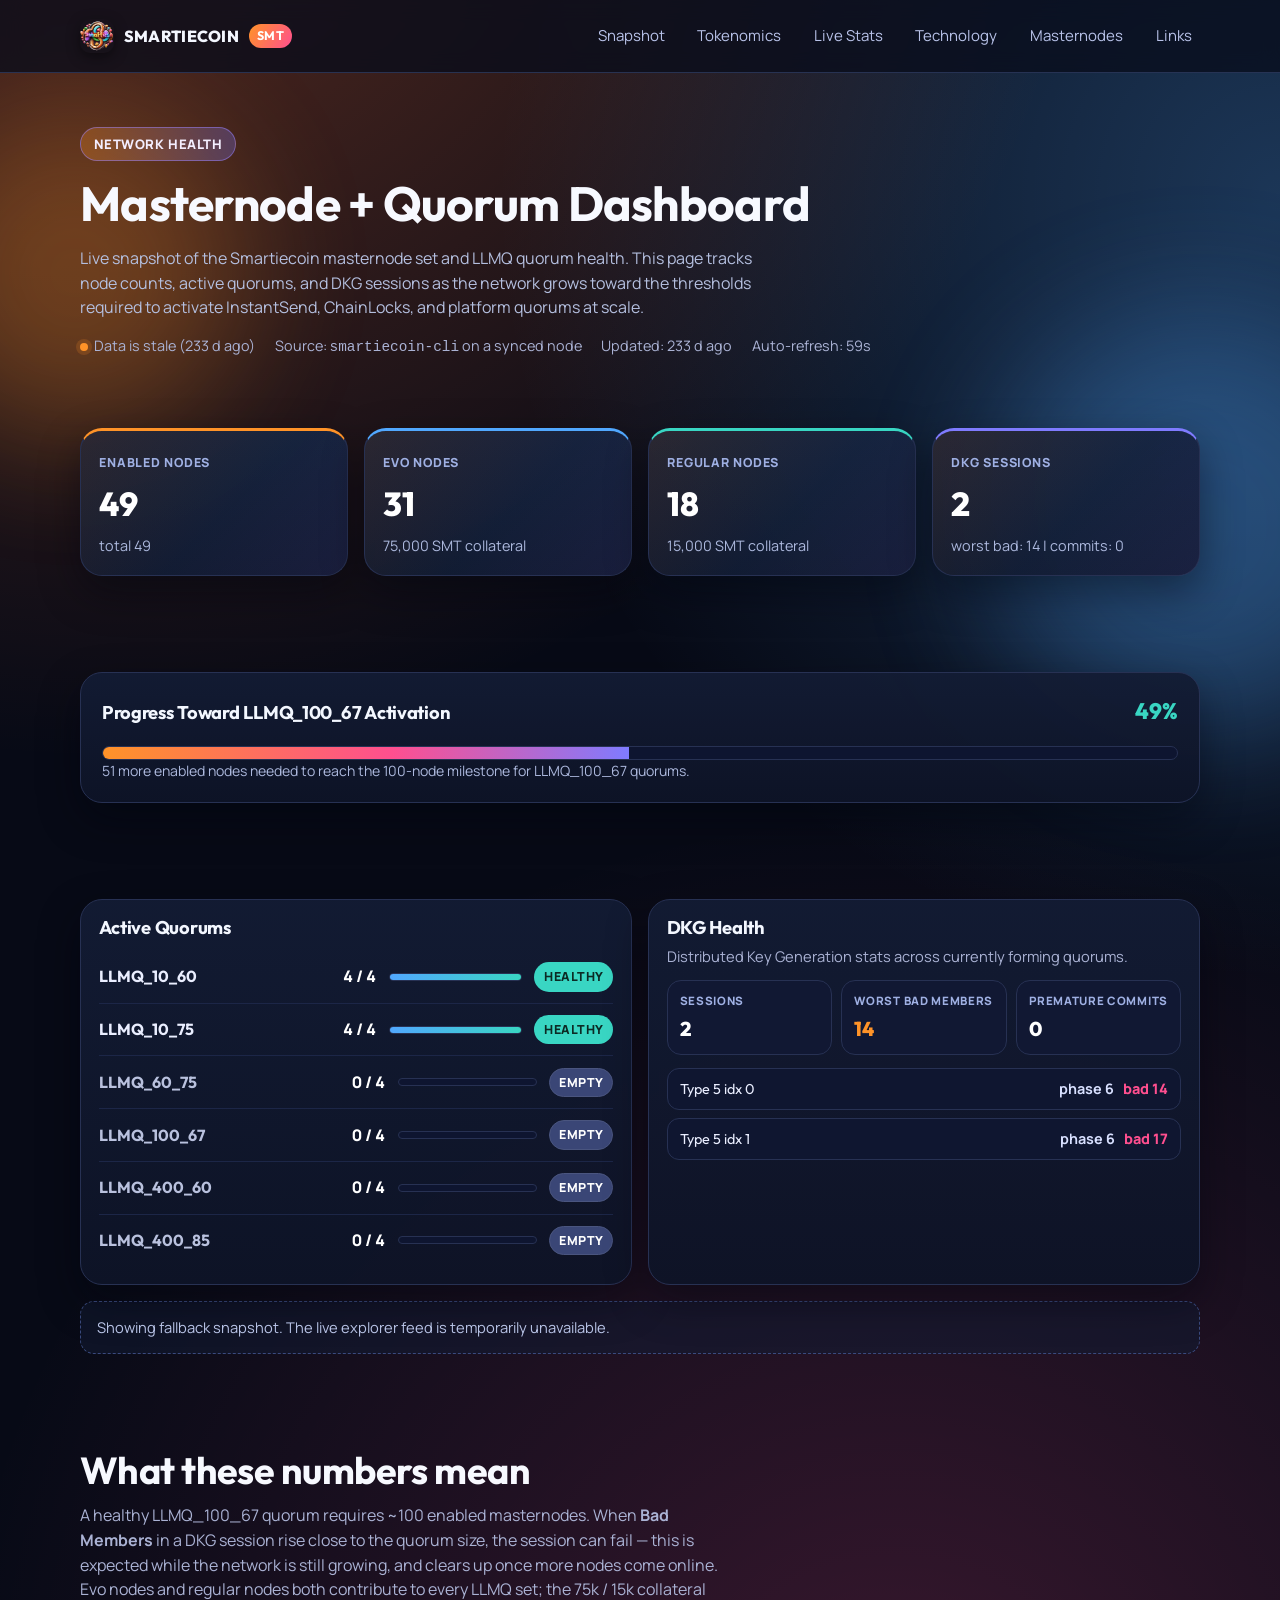
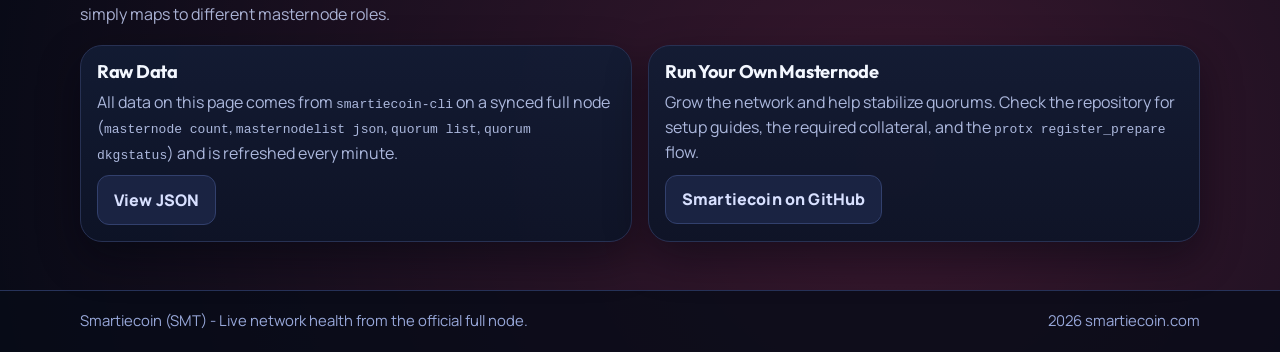
==== masternodes.html @ 6b72090e "remove LLMQ_25_67 from dashboard - not active on SMT mainnet" ====
<!doctype html>
<html lang="en">
<head>
  <meta charset="utf-8">
  <meta name="viewport" content="width=device-width, initial-scale=1">
  <title>Masternode + Quorum Health | Smartiecoin (SMT)</title>
  <meta name="description" content="Live masternode and LLMQ quorum health for the Smartiecoin (SMT) network: node counts, DKG sessions, active quorums, and progress toward 100-node milestones.">
  <meta name="theme-color" content="#0b1020">
  <meta property="og:type" content="website">
  <meta property="og:title" content="Smartiecoin Masternode + Quorum Health">
  <meta property="og:description" content="Live masternode and LLMQ quorum health for the Smartiecoin network.">
  <meta property="og:image" content="assets/logo-horizontal.png">
  <meta property="og:url" content="https://smartiecoin.com/masternodes.html">
  <meta name="twitter:card" content="summary_large_image">
  <link rel="icon" type="image/png" href="assets/logo-horizontal.png">
  <link rel="preconnect" href="https://fonts.googleapis.com">
  <link rel="preconnect" href="https://fonts.gstatic.com" crossorigin>
  <link href="https://fonts.googleapis.com/css2?family=Manrope:wght@400;500;700;800&family=Outfit:wght@500;700;800&display=swap" rel="stylesheet">
  <link rel="stylesheet" href="styles.css">
  <style>
    .mn-hero {
      padding: 3.4rem 0 1.4rem;
    }
    .mn-hero h1 {
      font-size: clamp(1.9rem, 4vw, 3rem);
    }
    .mn-hero p.lead {
      margin: 1rem 0 0;
      max-width: 70ch;
      color: #b4bfdf;
    }
    .mn-meta {
      margin-top: 0.9rem;
      font-size: 0.9rem;
      color: var(--ink-soft);
      display: flex;
      flex-wrap: wrap;
      gap: 0.7rem 1.2rem;
      align-items: center;
    }
    .mn-meta .dot {
      display: inline-block;
      width: 8px;
      height: 8px;
      border-radius: 999px;
      background: var(--mint);
      box-shadow: 0 0 0 4px rgba(57, 214, 195, 0.18);
      margin-right: 0.4rem;
      vertical-align: middle;
    }
    .mn-meta .dot.stale {
      background: var(--orange);
      box-shadow: 0 0 0 4px rgba(255, 147, 40, 0.18);
    }
    .mn-meta .dot.down {
      background: var(--berry);
      box-shadow: 0 0 0 4px rgba(255, 79, 143, 0.18);
    }

    .mn-grid {
      display: grid;
      gap: 1rem;
      grid-template-columns: repeat(4, minmax(0, 1fr));
    }
    .mn-grid-2 { grid-template-columns: repeat(2, minmax(0, 1fr)); }
    @media (max-width: 900px) {
      .mn-grid { grid-template-columns: repeat(2, minmax(0, 1fr)); }
      .mn-grid-2 { grid-template-columns: 1fr; }
    }

    .mn-stat {
      padding: 1.1rem 1.15rem;
      position: relative;
      overflow: hidden;
    }
    .mn-stat::before {
      content: "";
      position: absolute;
      inset: 0;
      background: linear-gradient(135deg, rgba(255, 147, 40, 0.10) 0%, rgba(81, 168, 255, 0.06) 55%, rgba(127, 123, 255, 0.10) 100%);
      pointer-events: none;
    }
    .mn-stat > * { position: relative; z-index: 1; }
    .mn-stat .label {
      color: #9fb0e3;
      font-size: 0.78rem;
      text-transform: uppercase;
      letter-spacing: 0.06em;
      font-weight: 800;
    }
    .mn-stat .value {
      margin-top: 0.35rem;
      font-family: "Outfit", sans-serif;
      font-size: clamp(1.55rem, 2.6vw, 2.1rem);
      color: #ffffff;
      font-weight: 800;
    }
    .mn-stat .sub {
      margin-top: 0.25rem;
      color: #acb8dd;
      font-size: 0.9rem;
    }
    .mn-stat.accent-orange { border-top: 3px solid var(--orange); }
    .mn-stat.accent-mint   { border-top: 3px solid var(--mint); }
    .mn-stat.accent-sky    { border-top: 3px solid var(--sky); }
    .mn-stat.accent-violet { border-top: 3px solid var(--violet); }

    .mn-progress-card {
      padding: 1.3rem;
    }
    .mn-progress-head {
      display: flex;
      align-items: baseline;
      justify-content: space-between;
      flex-wrap: wrap;
      gap: 0.6rem;
      margin-bottom: 0.9rem;
    }
    .mn-progress-head h3 {
      font-size: 1.15rem;
      color: #f3f7ff;
    }
    .mn-progress-head .pct {
      font-family: "Outfit", sans-serif;
      font-weight: 800;
      color: var(--mint);
      font-size: 1.4rem;
    }
    .mn-progress-track {
      width: 100%;
      height: 14px;
      border-radius: 999px;
      background: #0e1530;
      border: 1px solid var(--line);
      overflow: hidden;
    }
    .mn-progress-bar {
      height: 100%;
      width: 0%;
      background: linear-gradient(90deg, var(--orange) 0%, var(--berry) 55%, var(--violet) 100%);
      transition: width 0.6s ease;
    }
    .mn-progress-foot {
      margin-top: 0.6rem;
      font-size: 0.88rem;
      color: #93a6db;
    }

    .quorum-list {
      padding: 1.1rem;
    }
    .quorum-list h3 {
      font-size: 1.15rem;
      color: #f3f7ff;
      margin-bottom: 0.8rem;
    }
    .quorum-row {
      display: grid;
      grid-template-columns: minmax(0, 1.4fr) 80px 1fr auto;
      gap: 0.8rem;
      align-items: center;
      padding: 0.7rem 0;
      border-bottom: 1px solid #1c2647;
    }
    .quorum-row:last-child { border-bottom: none; }
    .quorum-row .q-name {
      font-family: "Outfit", sans-serif;
      font-weight: 700;
      color: #eaeeff;
    }
    .quorum-row .q-count {
      font-variant-numeric: tabular-nums;
      font-weight: 800;
      color: #fff;
      text-align: right;
    }
    .quorum-row .q-bar {
      height: 8px;
      border-radius: 999px;
      background: #0e1530;
      border: 1px solid var(--line);
      overflow: hidden;
    }
    .quorum-row .q-bar > span {
      display: block;
      height: 100%;
      background: linear-gradient(90deg, var(--sky), var(--mint));
    }
    .quorum-row.is-empty .q-bar > span { background: #3a4676; }
    .quorum-row.is-empty .q-name { color: #b9c1de; }
    .quorum-row .q-status {
      font-size: 0.78rem;
      font-weight: 800;
      letter-spacing: 0.04em;
      text-transform: uppercase;
      padding: 0.25rem 0.55rem;
      border-radius: 999px;
      border: 1px solid transparent;
      white-space: nowrap;
    }
    .quorum-row .q-status.ok {
      color: #0c2a24;
      background: var(--mint);
    }
    .quorum-row .q-status.warn {
      color: #3a2308;
      background: var(--orange);
    }
    .quorum-row .q-status.off {
      color: #fff;
      background: #3a4676;
      border-color: #4a557f;
    }

    .dkg-card { padding: 1.1rem; }
    .dkg-card h3 { font-size: 1.15rem; color: #f3f7ff; margin-bottom: 0.4rem; }
    .dkg-card p.sub { color: var(--ink-soft); margin: 0.2rem 0 0.8rem; font-size: 0.92rem; }
    .dkg-metrics {
      display: grid;
      grid-template-columns: repeat(3, minmax(0, 1fr));
      gap: 0.6rem;
      margin-bottom: 0.8rem;
    }
    .dkg-metrics .m {
      background: #111833;
      border: 1px solid var(--line);
      border-radius: var(--radius-md);
      padding: 0.65rem 0.75rem;
    }
    .dkg-metrics .m .k {
      font-size: 0.72rem;
      text-transform: uppercase;
      letter-spacing: 0.06em;
      color: #9fb0e3;
      font-weight: 800;
    }
    .dkg-metrics .m .v {
      font-family: "Outfit", sans-serif;
      font-weight: 800;
      font-size: 1.25rem;
      color: #fff;
      margin-top: 0.2rem;
    }
    .dkg-metrics .m.warn .v { color: var(--orange); }
    .dkg-metrics .m.ok   .v { color: var(--mint); }
    .dkg-sessions {
      margin: 0;
      padding: 0;
      list-style: none;
      display: grid;
      gap: 0.5rem;
    }
    .dkg-sessions li {
      display: grid;
      grid-template-columns: 1fr auto auto;
      gap: 0.6rem;
      background: #0f1630;
      border: 1px solid var(--line);
      border-radius: 12px;
      padding: 0.55rem 0.75rem;
      font-size: 0.9rem;
      align-items: center;
    }
    .dkg-sessions li .phase {
      font-variant-numeric: tabular-nums;
      color: #d8e0ff;
      font-weight: 700;
    }
    .dkg-sessions li .bad {
      font-weight: 800;
    }
    .dkg-sessions li.is-bad .bad { color: var(--berry); }
    .dkg-sessions li .q { font-family: "Outfit", sans-serif; color: #eaeeff; }

    .mn-note {
      margin-top: 1rem;
      padding: 0.9rem 1rem;
      border-radius: var(--radius-md);
      border: 1px dashed #3a4a7e;
      color: #b9c4e7;
      font-size: 0.92rem;
      background: rgba(19, 28, 52, 0.55);
    }
    .mn-error {
      border-color: rgba(255, 79, 143, 0.5);
      color: #ffbfd0;
      background: rgba(255, 79, 143, 0.08);
    }

    .skeleton {
      display: inline-block;
      background: linear-gradient(90deg, #1a2242 0%, #273057 50%, #1a2242 100%);
      background-size: 200% 100%;
      animation: skel 1.4s linear infinite;
      color: transparent !important;
      border-radius: 6px;
    }
    @keyframes skel {
      0%   { background-position: 200% 0; }
      100% { background-position: -200% 0; }
    }
  </style>
</head>
<body>
  <a class="skip-link" href="#main">Skip to content</a>

  <div class="bg-noise" aria-hidden="true"></div>
  <div class="bg-shape bg-shape-a" aria-hidden="true"></div>
  <div class="bg-shape bg-shape-b" aria-hidden="true"></div>

  <header class="site-header">
    <div class="container header-row">
      <a class="brand" href="index.html">
        <img class="brand-logo" src="assets/logo-horizontal.png" alt="Smarties logo" width="34" height="34">
        <span>SMARTIECOIN</span>
        <strong>SMT</strong>
      </a>

      <button class="menu-toggle" type="button" aria-expanded="false" aria-controls="primary-nav">Menu</button>

      <nav id="primary-nav" class="nav-links" aria-label="Primary">
        <a href="index.html#snapshot">Snapshot</a>
        <a href="index.html#tokenomics">Tokenomics</a>
        <a href="index.html#live">Live Stats</a>
        <a href="index.html#tech">Technology</a>
        <a href="masternodes.html" aria-current="page">Masternodes</a>
        <a href="index.html#links">Links</a>
      </nav>
    </div>
  </header>

  <main id="main">
    <section class="mn-hero">
      <div class="container">
        <p class="eyebrow">Network Health</p>
        <h1>Masternode + Quorum Dashboard</h1>
        <p class="lead">
          Live snapshot of the Smartiecoin masternode set and LLMQ quorum health. This page tracks
          node counts, active quorums, and DKG sessions as the network grows toward the thresholds
          required to activate InstantSend, ChainLocks, and platform quorums at scale.
        </p>
        <div class="mn-meta">
          <span><span id="freshness-dot" class="dot"></span><span id="freshness-label">Loading...</span></span>
          <span>Source: <code>smartiecoin-cli</code> on a synced node</span>
          <span>Updated: <span id="fetched-at">-</span></span>
          <span>Auto-refresh: <span id="refresh-countdown">60s</span></span>
        </div>
      </div>
    </section>

    <section class="section">
      <div class="container">
        <div class="mn-grid" id="stat-cards">
          <article class="card mn-stat accent-orange">
            <span class="label">Enabled Nodes</span>
            <div class="value"><span id="stat-enabled" class="skeleton">--</span></div>
            <div class="sub"><span id="stat-total">total --</span></div>
          </article>
          <article class="card mn-stat accent-sky">
            <span class="label">Evo Nodes</span>
            <div class="value"><span id="stat-evo" class="skeleton">--</span></div>
            <div class="sub">75,000 SMT collateral</div>
          </article>
          <article class="card mn-stat accent-mint">
            <span class="label">Regular Nodes</span>
            <div class="value"><span id="stat-regular" class="skeleton">--</span></div>
            <div class="sub">15,000 SMT collateral</div>
          </article>
          <article class="card mn-stat accent-violet">
            <span class="label">DKG Sessions</span>
            <div class="value"><span id="stat-dkg" class="skeleton">--</span></div>
            <div class="sub"><span id="stat-dkg-sub">monitoring--</span></div>
          </article>
        </div>
      </div>
    </section>

    <section class="section">
      <div class="container">
        <article class="card mn-progress-card">
          <div class="mn-progress-head">
            <h3>Progress Toward LLMQ_100_67 Activation</h3>
            <span class="pct"><span id="progress-pct" class="skeleton">--%</span></span>
          </div>
          <div class="mn-progress-track">
            <div class="mn-progress-bar" id="progress-bar"></div>
          </div>
          <p class="mn-progress-foot">
            <span id="progress-foot">LLMQ_100_67 needs ~100 enabled masternodes to form reliably. Once this threshold holds, the network can activate stronger InstantSend and ChainLock quorums.</span>
          </p>
        </article>
      </div>
    </section>

    <section class="section">
      <div class="container">
        <div class="mn-grid-2 mn-grid">
          <article class="card quorum-list">
            <h3>Active Quorums</h3>
            <div id="quorum-rows">
              <div class="quorum-row is-empty">
                <span class="q-name skeleton">LLMQ_TYPE</span>
                <span class="q-count skeleton">-</span>
                <span class="q-bar"><span style="width: 0%"></span></span>
                <span class="q-status off">...</span>
              </div>
            </div>
          </article>

          <article class="card dkg-card">
            <h3>DKG Health</h3>
            <p class="sub">Distributed Key Generation stats across currently forming quorums.</p>
            <div class="dkg-metrics">
              <div class="m" id="dkg-sessions-box">
                <div class="k">Sessions</div>
                <div class="v"><span id="dkg-sessions" class="skeleton">-</span></div>
              </div>
              <div class="m" id="dkg-bad-box">
                <div class="k">Worst Bad Members</div>
                <div class="v"><span id="dkg-bad" class="skeleton">-</span></div>
              </div>
              <div class="m" id="dkg-commits-box">
                <div class="k">Premature Commits</div>
                <div class="v"><span id="dkg-commits" class="skeleton">-</span></div>
              </div>
            </div>
            <ul class="dkg-sessions" id="dkg-list">
              <li><span class="q skeleton">LLMQ_TYPE idx -</span><span class="phase skeleton">phase -</span><span class="bad skeleton">bad -</span></li>
            </ul>
          </article>
        </div>

        <div id="notice" class="mn-note" hidden></div>
      </div>
    </section>

    <section class="section">
      <div class="container">
        <div class="section-head">
          <h2>What these numbers mean</h2>
          <p>
            A healthy LLMQ_100_67 quorum requires ~100 enabled masternodes. When <strong>Bad Members</strong>
            in a DKG session rise close to the quorum size, the session can fail — this is expected
            while the network is still growing, and clears up once more nodes come online. Evo nodes
            and regular nodes both contribute to every LLMQ set; the 75k / 15k collateral simply maps
            to different masternode roles.
          </p>
        </div>
        <div class="cards cards-2">
          <article class="card">
            <h3>Raw Data</h3>
            <p>
              All data on this page comes from <code>smartiecoin-cli</code> on a synced full node
              (<code>masternode count</code>, <code>masternodelist json</code>, <code>quorum list</code>,
              <code>quorum dkgstatus</code>) and is refreshed every minute.
            </p>
            <p style="margin-top: 0.6rem;">
              <a class="btn btn-soft" href="assets/quorum-health.json" target="_blank" rel="noopener">View JSON</a>
            </p>
          </article>
          <article class="card">
            <h3>Run Your Own Masternode</h3>
            <p>
              Grow the network and help stabilize quorums. Check the repository for setup guides,
              the required collateral, and the <code>protx register_prepare</code> flow.
            </p>
            <p style="margin-top: 0.6rem;">
              <a class="btn btn-soft" href="https://github.com/SmartiesCoin/Smartiecoin" target="_blank" rel="noopener">Smartiecoin on GitHub</a>
            </p>
          </article>
        </div>
      </div>
    </section>
  </main>

  <footer class="site-footer">
    <div class="container footer-row">
      <p>Smartiecoin (SMT) - Live network health from the official full node.</p>
      <p><span id="year"></span> smartiecoin.com</p>
    </div>
  </footer>

  <script>
    (function () {
      var DATA_URL = 'https://explorer.smartiecoin.com/quorum-health.json';
      var FALLBACK_URL = 'assets/quorum-health.json';
      var REFRESH_MS = 60 * 1000;
      var STALE_AFTER_MIN = 10;

      var QUORUM_META = {
        llmq_10_60:  { label: 'LLMQ_10_60',  target: 4 },
        llmq_10_75:  { label: 'LLMQ_10_75',  target: 4 },
        llmq_60_75:  { label: 'LLMQ_60_75',  target: 4 },
        llmq_100_67: { label: 'LLMQ_100_67', target: 4 },
        llmq_400_60: { label: 'LLMQ_400_60', target: 4 },
        llmq_400_85: { label: 'LLMQ_400_85', target: 4 }
      };

      var $ = function (id) { return document.getElementById(id); };

      function fmtNum(n) {
        if (n === null || n === undefined || isNaN(n)) return '-';
        return Number(n).toLocaleString('en-US');
      }

      function clearSkeleton(el) {
        if (el) el.classList.remove('skeleton');
      }

      function setText(id, text) {
        var el = $(id);
        if (!el) return;
        el.textContent = text;
        clearSkeleton(el);
      }

      function minutesSince(iso) {
        if (!iso) return Infinity;
        var t = Date.parse(iso);
        if (isNaN(t)) return Infinity;
        return (Date.now() - t) / 60000;
      }

      function fmtAgo(iso) {
        var mins = minutesSince(iso);
        if (!isFinite(mins)) return 'never';
        if (mins < 1) return 'just now';
        if (mins < 60) return Math.round(mins) + ' min ago';
        var hrs = mins / 60;
        if (hrs < 24) return Math.round(hrs) + ' hr ago';
        return Math.round(hrs / 24) + ' d ago';
      }

      function setFreshness(iso, isError) {
        var dot = $('freshness-dot');
        var label = $('freshness-label');
        dot.classList.remove('stale', 'down');
        if (isError || !iso) {
          dot.classList.add('down');
          label.textContent = 'Data unavailable';
          return;
        }
        var mins = minutesSince(iso);
        if (mins > STALE_AFTER_MIN) {
          dot.classList.add('stale');
          label.textContent = 'Data is stale (' + fmtAgo(iso) + ')';
        } else {
          label.textContent = 'Live';
        }
      }

      function showNotice(msg, isError) {
        var n = $('notice');
        n.hidden = false;
        n.textContent = msg;
        n.classList.toggle('mn-error', !!isError);
      }

      function hideNotice() {
        $('notice').hidden = true;
      }

      function renderStats(data) {
        var nodes = data.nodes || {};
        setText('stat-enabled', fmtNum(nodes.enabled));
        var totalEl = $('stat-total');
        totalEl.textContent = 'total ' + fmtNum(nodes.total);
        setText('stat-evo', fmtNum(nodes.evo));
        setText('stat-regular', fmtNum(nodes.regular));

        var dkg = data.dkg || {};
        setText('stat-dkg', fmtNum(dkg.sessions_count));
        var subEl = $('stat-dkg-sub');
        var bad = dkg.worst_bad_members || 0;
        var commits = dkg.total_premature_commits || 0;
        subEl.textContent = 'worst bad: ' + bad + ' | commits: ' + commits;
      }

      function renderProgress(data) {
        var nodes = data.nodes || {};
        var pct = typeof nodes.progress_pct === 'number'
          ? nodes.progress_pct
          : (nodes.target_for_llmq_100_67 ? Math.floor(((nodes.enabled || 0) / nodes.target_for_llmq_100_67) * 100) : 0);
        pct = Math.max(0, Math.min(100, pct));
        setText('progress-pct', pct + '%');
        $('progress-bar').style.width = pct + '%';

        var target = nodes.target_for_llmq_100_67 || 100;
        var remaining = Math.max(0, target - (nodes.enabled || 0));
        var foot = remaining > 0
          ? remaining + ' more enabled node' + (remaining === 1 ? '' : 's') + ' needed to reach the ' + target + '-node milestone for LLMQ_100_67 quorums.'
          : 'Milestone reached. LLMQ_100_67 has enough nodes to form reliably.';
        $('progress-foot').textContent = foot;
      }

      function renderQuorums(data) {
        var container = $('quorum-rows');
        container.innerHTML = '';
        var quorums = data.quorums || [];

        var known = Object.keys(QUORUM_META);
        var byType = {};
        quorums.forEach(function (q) {
          byType[q.type] = q;
        });
        known.forEach(function (t) {
          if (!byType[t]) byType[t] = { type: t, active_count: 0 };
        });

        known.forEach(function (t) {
          var q = byType[t];
          var meta = QUORUM_META[t] || { label: t.toUpperCase(), target: 4 };
          var count = q.active_count || 0;
          var target = meta.target || 4;
          var pct = Math.max(0, Math.min(100, Math.round((count / target) * 100)));

          var statusClass = 'off';
          var statusText = 'EMPTY';
          if (count >= target) { statusClass = 'ok'; statusText = 'HEALTHY'; }
          else if (count > 0)  { statusClass = 'warn'; statusText = 'FORMING'; }

          var row = document.createElement('div');
          row.className = 'quorum-row' + (count === 0 ? ' is-empty' : '');
          row.innerHTML =
            '<span class="q-name">' + meta.label + '</span>' +
            '<span class="q-count">' + count + ' / ' + target + '</span>' +
            '<span class="q-bar"><span style="width:' + pct + '%"></span></span>' +
            '<span class="q-status ' + statusClass + '">' + statusText + '</span>';
          container.appendChild(row);
        });
      }

      function renderDkg(data) {
        var dkg = data.dkg || {};
        setText('dkg-sessions', fmtNum(dkg.sessions_count));
        setText('dkg-bad', fmtNum(dkg.worst_bad_members));
        setText('dkg-commits', fmtNum(dkg.total_premature_commits));

        var badBox = $('dkg-bad-box');
        badBox.classList.remove('warn', 'ok');
        if ((dkg.worst_bad_members || 0) >= 10) badBox.classList.add('warn');
        else if ((dkg.sessions_count || 0) > 0) badBox.classList.add('ok');

        var list = $('dkg-list');
        list.innerHTML = '';
        var sessions = dkg.sessions || [];
        if (!sessions.length) {
          var li = document.createElement('li');
          li.innerHTML = '<span class="q">No active DKG sessions</span><span class="phase">-</span><span class="bad">-</span>';
          list.appendChild(li);
          return;
        }
        sessions.forEach(function (s) {
          var typeKey = 'llmq_' + (s.llmqType || 'unknown');
          var label = (QUORUM_META[typeKey] && QUORUM_META[typeKey].label) || ('Type ' + s.llmqType);
          var li = document.createElement('li');
          if ((s.badMembers || 0) >= 10) li.className = 'is-bad';
          li.innerHTML =
            '<span class="q">' + label + ' idx ' + (s.quorumIndex != null ? s.quorumIndex : '-') + (s.aborted ? ' (aborted)' : '') + '</span>' +
            '<span class="phase">phase ' + (s.phase != null ? s.phase : '-') + '</span>' +
            '<span class="bad">bad ' + (s.badMembers || 0) + '</span>';
          list.appendChild(li);
        });
      }

      function renderAll(data) {
        renderStats(data);
        renderProgress(data);
        renderQuorums(data);
        renderDkg(data);
        $('fetched-at').textContent = fmtAgo(data.fetched_at);
        setFreshness(data.fetched_at, false);
      }

      function renderError() {
        ['stat-enabled','stat-evo','stat-regular','stat-dkg','progress-pct','dkg-sessions','dkg-bad','dkg-commits'].forEach(function (id) {
          var el = $(id);
          if (el) { el.textContent = '-'; clearSkeleton(el); }
        });
        $('progress-bar').style.width = '0%';
        $('quorum-rows').innerHTML = '<div class="quorum-row is-empty"><span class="q-name">No data</span><span class="q-count">-</span><span class="q-bar"><span style="width:0%"></span></span><span class="q-status off">OFFLINE</span></div>';
        $('dkg-list').innerHTML = '<li><span class="q">Data unavailable</span><span class="phase">-</span><span class="bad">-</span></li>';
        $('fetched-at').textContent = 'never';
        setFreshness(null, true);
        showNotice('Could not load quorum data. The snapshot job may be warming up or the VPS may be offline.', true);
      }

      function fetchJson(url) {
        return fetch(url, { cache: 'no-store' }).then(function (r) {
          if (!r.ok) throw new Error('HTTP ' + r.status);
          return r.json();
        });
      }

      function load() {
        fetchJson(DATA_URL)
          .catch(function () { return fetchJson(FALLBACK_URL); })
          .then(function (data) {
            hideNotice();
            renderAll(data);
            if (data.placeholder) {
              showNotice('Showing fallback snapshot. The live explorer feed is temporarily unavailable.', false);
            }
          })
          .catch(function () {
            renderError();
          });
      }

      var countdown = REFRESH_MS / 1000;
      setInterval(function () {
        countdown -= 1;
        if (countdown <= 0) countdown = REFRESH_MS / 1000;
        $('refresh-countdown').textContent = countdown + 's';
      }, 1000);

      load();
      setInterval(load, REFRESH_MS);

      $('year').textContent = new Date().getFullYear();

      var menuBtn = document.querySelector('.menu-toggle');
      var nav = document.getElementById('primary-nav');
      if (menuBtn && nav) {
        menuBtn.addEventListener('click', function () {
          var open = menuBtn.getAttribute('aria-expanded') === 'true';
          menuBtn.setAttribute('aria-expanded', open ? 'false' : 'true');
          nav.classList.toggle('is-open', !open);
        });
      }
    })();
  </script>
</body>
</html>
---- styles.css ----
﻿:root {
  --bg: #070a16;
  --bg-soft: #0f1426;
  --bg-alt: #131a31;
  --ink: #f7f9ff;
  --ink-soft: #aab2d4;
  --line: #273153;
  --orange: #ff9328;
  --orange-deep: #ff6e32;
  --mint: #39d6c3;
  --berry: #ff4f8f;
  --sky: #51a8ff;
  --violet: #7f7bff;
  --radius-lg: 22px;
  --radius-md: 14px;
  --shadow: 0 16px 42px rgba(2, 5, 14, 0.45);
  --container: 1120px;
}

* {
  box-sizing: border-box;
}

html {
  scroll-behavior: smooth;
}

body {
  margin: 0;
  font-family: "Manrope", sans-serif;
  color: var(--ink);
  background:
    radial-gradient(circle at 8% -12%, rgba(255, 112, 51, 0.34) 0%, rgba(255, 112, 51, 0) 40%),
    radial-gradient(circle at 100% 10%, rgba(81, 168, 255, 0.28) 0%, rgba(81, 168, 255, 0) 36%),
    radial-gradient(circle at 70% 90%, rgba(255, 79, 143, 0.2) 0%, rgba(255, 79, 143, 0) 48%),
    var(--bg);
  line-height: 1.55;
}

img {
  max-width: 100%;
  display: block;
}

a {
  color: inherit;
  text-decoration: none;
}

.skip-link {
  position: absolute;
  left: -9999px;
  top: 0;
}

.skip-link:focus {
  left: 12px;
  top: 12px;
  z-index: 100;
  background: #ffffff;
  color: #0d1020;
  padding: 8px 10px;
  border-radius: 8px;
}

.container {
  width: min(var(--container), calc(100% - 2rem));
  margin-inline: auto;
}

.bg-noise {
  position: fixed;
  inset: 0;
  z-index: -3;
  opacity: 0.06;
  background-image: radial-gradient(#d7ddff 0.65px, transparent 0.65px);
  background-size: 8px 8px;
  pointer-events: none;
}

.bg-shape {
  position: fixed;
  z-index: -2;
  filter: blur(68px);
  opacity: 0.3;
  pointer-events: none;
  animation: drift 16s ease-in-out infinite alternate;
}

.bg-shape-a {
  width: 330px;
  height: 330px;
  top: 12%;
  left: -90px;
  border-radius: 999px;
  background: var(--orange);
}

.bg-shape-b {
  width: 420px;
  height: 420px;
  right: -130px;
  top: 35%;
  border-radius: 999px;
  background: var(--sky);
  animation-delay: 2s;
}

@keyframes drift {
  from {
    transform: translateY(-8px) translateX(-9px);
  }
  to {
    transform: translateY(20px) translateX(14px);
  }
}

.site-header {
  position: sticky;
  top: 0;
  z-index: 50;
  border-bottom: 1px solid rgba(50, 64, 104, 0.7);
  backdrop-filter: blur(10px);
  background: rgba(8, 12, 27, 0.76);
}

.header-row {
  min-height: 72px;
  display: flex;
  align-items: center;
  justify-content: space-between;
  gap: 1rem;
}

.brand {
  display: inline-flex;
  align-items: center;
  gap: 0.6rem;
  font-family: "Outfit", sans-serif;
  font-weight: 800;
  letter-spacing: 0.02em;
}

.brand-logo {
  border-radius: 10px;
  box-shadow: 0 4px 14px rgba(0, 0, 0, 0.45);
}

.brand span {
  color: #f4f7ff;
}

.brand strong {
  color: #fff;
  background: linear-gradient(120deg, var(--orange) 0%, var(--berry) 100%);
  border-radius: 999px;
  padding: 0.16rem 0.52rem;
  font-size: 0.78rem;
}

.nav-links {
  display: inline-flex;
  gap: 1rem;
  align-items: center;
}

.nav-links a {
  font-size: 0.94rem;
  color: #b8c2e9;
  padding: 0.38rem 0.52rem;
  border-radius: 8px;
  transition: color 0.2s ease, background 0.2s ease;
}

.nav-links a:hover,
.nav-links a:focus-visible {
  color: #fff;
  background: rgba(114, 132, 199, 0.2);
}

.menu-toggle {
  display: none;
  border: 1px solid #3a4670;
  background: #171f39;
  color: var(--ink);
  border-radius: 10px;
  font: inherit;
  font-weight: 700;
  padding: 0.42rem 0.74rem;
}

.hero {
  padding: 4.7rem 0 3.3rem;
}

.hero-grid {
  display: grid;
  grid-template-columns: 1fr;
  gap: 1.4rem;
  align-items: stretch;
}

.eyebrow {
  display: inline-block;
  margin: 0;
  background: linear-gradient(90deg, rgba(255, 147, 40, 0.28) 0%, rgba(127, 123, 255, 0.28) 100%);
  border: 1px solid rgba(154, 129, 255, 0.5);
  border-radius: 999px;
  padding: 0.35rem 0.8rem;
  font-size: 0.82rem;
  font-weight: 800;
  letter-spacing: 0.04em;
  text-transform: uppercase;
  color: #f4eeff;
}

h1,
h2,
h3 {
  margin: 0;
  font-family: "Outfit", sans-serif;
  line-height: 1.1;
  letter-spacing: -0.015em;
}

h1 {
  margin-top: 1rem;
  font-size: clamp(2rem, 4.6vw, 3.75rem);
  text-wrap: balance;
}

.hero .lead {
  margin: 1rem 0 1.4rem;
  max-width: 64ch;
  color: #b4bfdf;
  font-size: 1.04rem;
}

.hero-cta {
  display: flex;
  flex-wrap: wrap;
  gap: 0.64rem;
}

.btn {
  display: inline-flex;
  align-items: center;
  justify-content: center;
  border-radius: 12px;
  font-weight: 800;
  letter-spacing: 0.01em;
  padding: 0.72rem 1rem;
  border: 1px solid transparent;
  transition: transform 0.18s ease, box-shadow 0.18s ease, background 0.18s ease;
}

.btn:hover,
.btn:focus-visible {
  transform: translateY(-1px);
}

.btn-primary {
  background: linear-gradient(132deg, var(--orange) 0%, var(--berry) 100%);
  color: #fff;
  box-shadow: 0 14px 30px rgba(255, 102, 74, 0.35);
}

.btn-soft {
  background: #1a2342;
  color: #d8e0ff;
  border-color: #32406d;
}

.hero-card,
.card,
.status-wrap {
  border-radius: var(--radius-lg);
  background: linear-gradient(180deg, rgba(19, 28, 52, 0.95) 0%, rgba(14, 20, 39, 0.95) 100%);
  border: 1px solid var(--line);
  box-shadow: var(--shadow);
}

.section {
  padding: 3rem 0;
}

.section-alt {
  background: linear-gradient(180deg, rgba(10, 15, 31, 0.5) 0%, rgba(8, 12, 25, 0.65) 100%);
  border-top: 1px solid #222f55;
  border-bottom: 1px solid #222f55;
}

.section-head {
  margin-bottom: 1.1rem;
}

.section-head h2 {
  font-size: clamp(1.6rem, 3.1vw, 2.35rem);
}

.section-head p {
  margin: 0.7rem 0 0;
  color: var(--ink-soft);
  max-width: 64ch;
}

.cards {
  display: grid;
  gap: 1rem;
}

.cards-3 {
  grid-template-columns: repeat(3, minmax(0, 1fr));
}

.cards-2 {
  grid-template-columns: repeat(2, minmax(0, 1fr));
}

.snapshot-grid {
  display: flex;
  flex-wrap: wrap;
  justify-content: center;
  gap: 1rem;
}

.snapshot-grid > .card {
  flex: 0 1 calc((100% - 2rem) / 3);
}

.card {
  padding: 1rem;
}

.card h3 {
  font-size: 1.14rem;
  margin-bottom: 0.54rem;
  color: #f3f7ff;
}

.card p {
  margin: 0;
  color: #acb8dd;
}

.card.feature {
  border-top: 4px solid #4ec9f7;
}

.stats-grid .stat-card {
  position: relative;
  overflow: hidden;
}

.stats-grid .stat-card::before {
  content: "";
  position: absolute;
  inset: 0;
  background: linear-gradient(130deg, rgba(255, 147, 40, 0.12) 0%, rgba(81, 168, 255, 0.08) 55%, rgba(255, 79, 143, 0.12) 100%);
  pointer-events: none;
}

.stats-grid .stat-card-last-center {
  grid-column: 2 / 3;
}

.stat-card span {
  position: relative;
  z-index: 1;
  display: block;
  color: #9fb0e3;
  font-size: 0.82rem;
  text-transform: uppercase;
  letter-spacing: 0.06em;
}

.stat-card strong {
  position: relative;
  z-index: 1;
  margin-top: 0.38rem;
  display: block;
  font-family: "Outfit", sans-serif;
  font-size: clamp(1.25rem, 2.2vw, 1.82rem);
  color: #ffffff;
}

.stats-note {
  margin: 0.9rem 0 0;
  color: #93a6db;
  font-size: 0.92rem;
}

.stats-note a {
  color: #7ec6ff;
}

.stats-note.is-error {
  color: #ff9fb0;
}

.tokenomics-grid {
  display: grid;
  grid-template-columns: repeat(2, minmax(0, 1fr));
  gap: 1rem;
}

.tokenomics-grid-bottom {
  margin-top: 1rem;
}

.tokenomics-card h3 {
  margin-bottom: 0.7rem;
}

.tokenomics-list {
  margin: 0;
  padding-left: 1.1rem;
  color: #d8e4ff;
}

.tokenomics-list li + li {
  margin-top: 0.44rem;
}

.tokenomics-list strong {
  color: #ffffff;
}

.tokenomics-formula {
  margin: 0;
  font-family: "Outfit", sans-serif;
  font-size: clamp(1rem, 2vw, 1.22rem);
  color: #f7fbff;
}

.tokenomics-formula + .tokenomics-formula {
  margin-top: 0.42rem;
}

.tokenomics-note {
  margin: 0.72rem 0 0;
  color: #a7b8e6;
}

.tokenomics-table-card {
  margin-top: 1rem;
}

.tokenomics-table-wrap {
  margin-top: 0.6rem;
  overflow-x: auto;
}

.tokenomics-table {
  width: 100%;
  min-width: 640px;
  border-collapse: collapse;
  border-radius: 12px;
  overflow: hidden;
  border: 1px solid #324471;
}

.tokenomics-table th,
.tokenomics-table td {
  text-align: left;
  padding: 0.62rem 0.72rem;
}

.tokenomics-table thead th {
  background: linear-gradient(135deg, rgba(81, 168, 255, 0.24) 0%, rgba(255, 147, 40, 0.2) 100%);
  color: #f7fbff;
  font-family: "Outfit", sans-serif;
  font-size: 0.9rem;
  letter-spacing: 0.02em;
}

.tokenomics-table tbody tr {
  border-top: 1px solid #2d3f6e;
}

.tokenomics-table tbody tr:nth-child(even) {
  background: rgba(28, 40, 74, 0.45);
}

.tokenomics-table tbody tr:nth-child(odd) {
  background: rgba(19, 29, 56, 0.45);
}

.tokenomics-table td {
  color: #d8e4ff;
}

.tokenomics-source {
  margin: 1rem 0 0;
  color: #9eb1e5;
  font-size: 0.92rem;
}

.tokenomics-source a {
  color: #86cbff;
}

.status-wrap {
  padding: 1.2rem;
  display: grid;
  grid-template-columns: 1.15fr 0.85fr;
  gap: 1.1rem;
  align-items: start;
}

.status-wrap h2 {
  font-size: clamp(1.45rem, 2.6vw, 2rem);
}

.status-wrap p {
  margin-top: 0.7rem;
  color: var(--ink-soft);
}

.status-list {
  margin: 0;
  padding: 0;
  list-style: none;
  display: grid;
  gap: 0.6rem;
}

.status-list li {
  display: flex;
  align-items: center;
  gap: 0.6rem;
  font-weight: 600;
  color: #deebff;
  background: #172240;
  border: 1px solid #334474;
  border-radius: 12px;
  padding: 0.58rem 0.7rem;
}

.status-list .status-dot {
  width: 10px;
  height: 10px;
  border-radius: 50%;
  background: linear-gradient(180deg, var(--mint), #1fae9d);
  flex-shrink: 0;
}

.status-list .release-inline {
  font-weight: 700;
  color: #f7fbff;
}

.link-card {
  transition: transform 0.2s ease, border-color 0.2s ease;
}

.link-card:hover,
.link-card:focus-visible {
  transform: translateY(-2px);
  border-color: #4862ab;
}

.cards-2 .link-card-last-center {
  grid-column: 1 / -1;
  justify-self: center;
  width: min(100%, calc((100% - 1rem) / 2));
}

.site-footer {
  padding: 1.1rem 0 1.4rem;
  border-top: 1px solid #27335a;
  background: rgba(8, 12, 24, 0.8);
}

.footer-row {
  display: flex;
  justify-content: space-between;
  gap: 1rem;
  flex-wrap: wrap;
}

.footer-row p {
  margin: 0;
  color: #98a8da;
  font-size: 0.93rem;
}

[data-reveal] {
  opacity: 0;
  transform: translateY(20px);
  transition: opacity 0.56s ease, transform 0.56s ease;
}

[data-reveal].is-visible {
  opacity: 1;
  transform: translateY(0);
}

@media (max-width: 980px) {
  .hero {
    padding-top: 3.7rem;
  }

  .hero-grid,
  .tokenomics-grid,
  .status-wrap,
  .cards-3,
  .cards-2 {
    grid-template-columns: 1fr;
  }

  .cards-2 .link-card-last-center {
    grid-column: auto;
    justify-self: stretch;
    width: auto;
  }

  .snapshot-grid > .card {
    flex-basis: 100%;
  }

  .stats-grid .stat-card-last-center {
    grid-column: auto;
  }

}

@media (max-width: 820px) {
  .menu-toggle {
    display: inline-flex;
  }

  .nav-links {
    position: absolute;
    top: 72px;
    left: 0;
    right: 0;
    display: none;
    flex-direction: column;
    align-items: flex-start;
    padding: 0.8rem 1rem 1rem;
    background: #0f1730;
    border-bottom: 1px solid #2a3864;
  }

  .nav-links.is-open {
    display: flex;
  }

  .nav-links a {
    width: 100%;
  }
}

@media (prefers-reduced-motion: reduce) {
  *,
  *::before,
  *::after {
    animation-duration: 0.01ms !important;
    animation-iteration-count: 1 !important;
    transition-duration: 0.01ms !important;
    scroll-behavior: auto !important;
  }
}
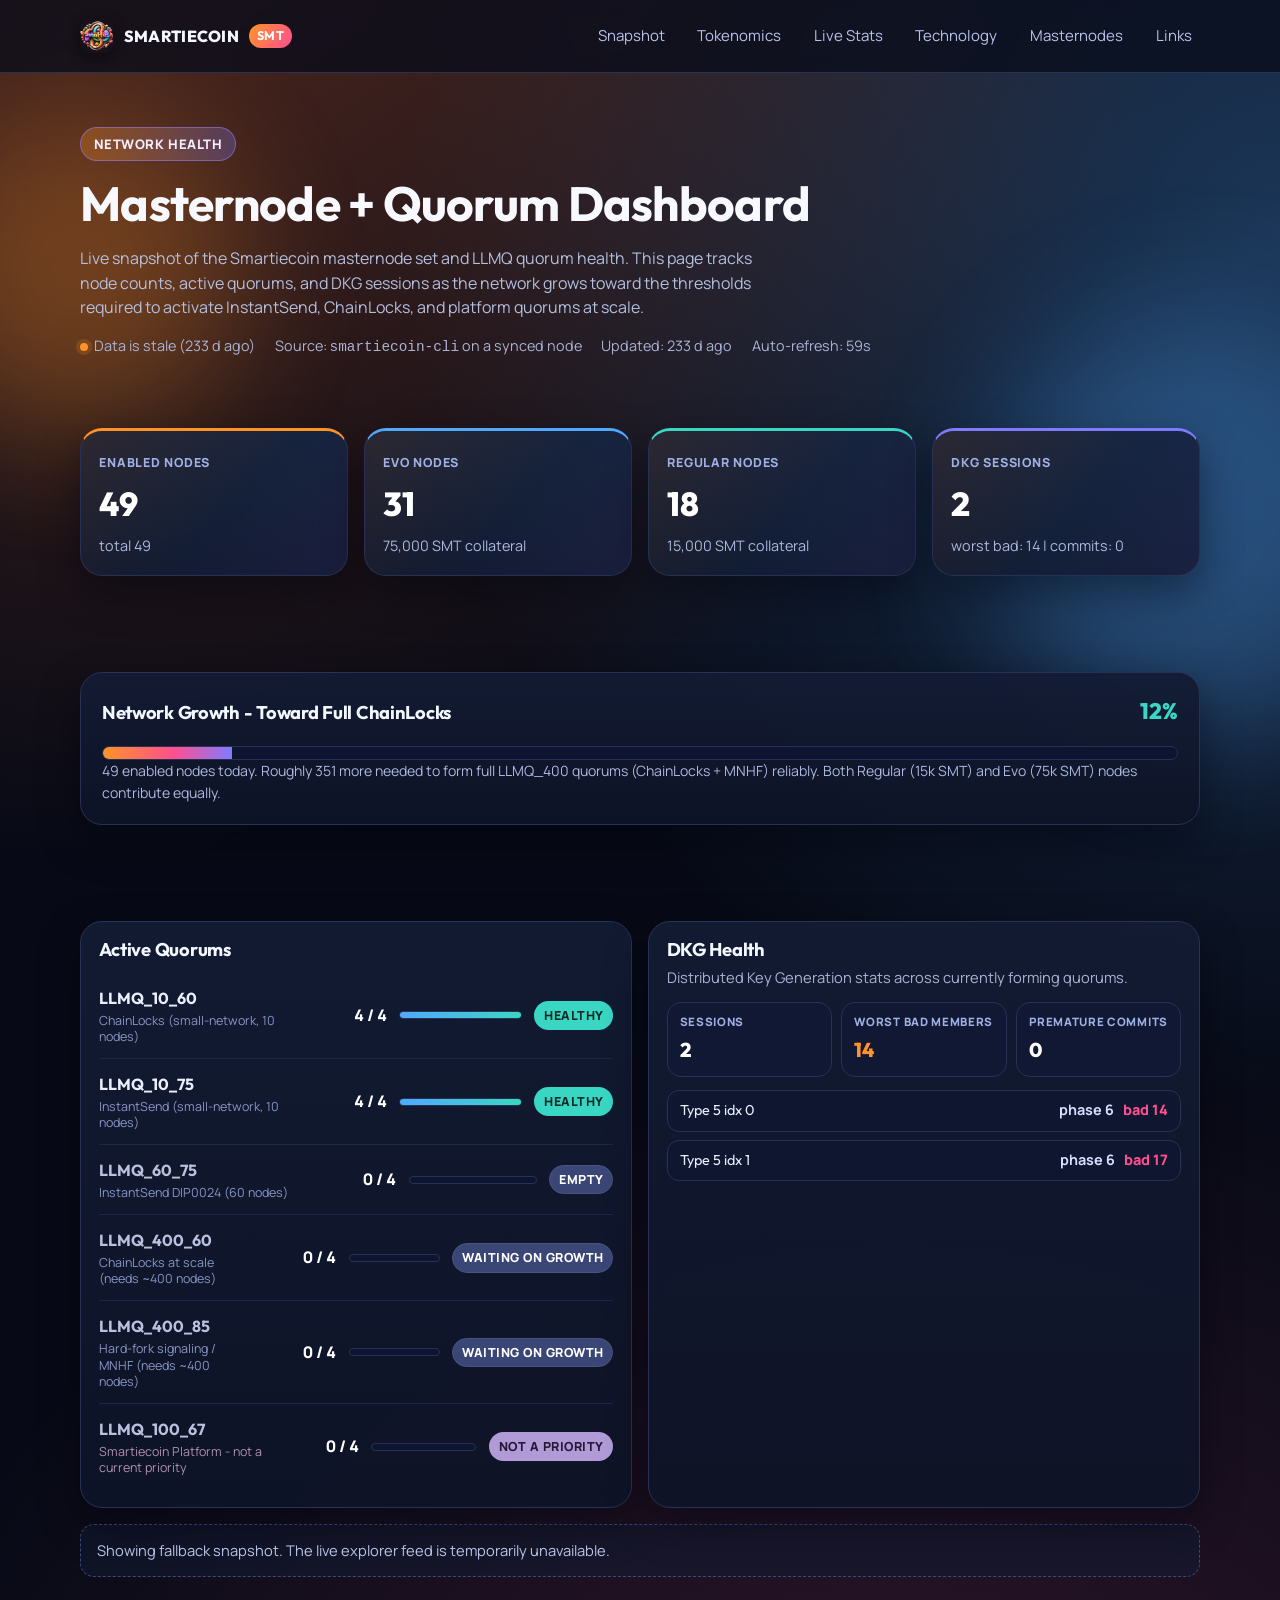
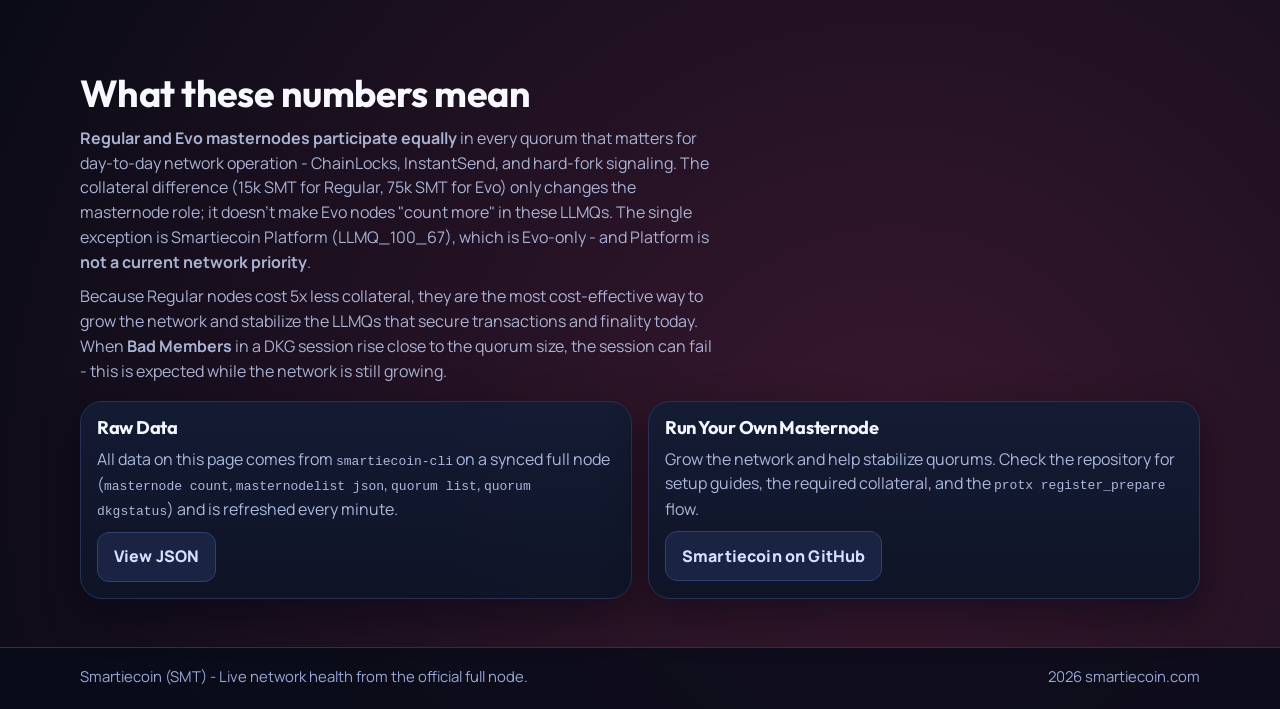
==== commit 5303ce43: "label LLMQ purposes, deemphasize Platform, frame growth toward LLMQ_400 GhostRider's framing is corr" ====
--- a/masternodes.html
+++ b/masternodes.html
@@ -156,17 +156,34 @@
     }
     .quorum-row {
       display: grid;
-      grid-template-columns: minmax(0, 1.4fr) 80px 1fr auto;
+      grid-template-columns: minmax(0, 1.6fr) 80px 1fr auto;
       gap: 0.8rem;
       align-items: center;
-      padding: 0.7rem 0;
+      padding: 0.8rem 0;
       border-bottom: 1px solid #1c2647;
     }
     .quorum-row:last-child { border-bottom: none; }
+    .quorum-row .q-name-wrap {
+      display: flex;
+      flex-direction: column;
+      gap: 0.15rem;
+      min-width: 0;
+    }
     .quorum-row .q-name {
       font-family: "Outfit", sans-serif;
       font-weight: 700;
       color: #eaeeff;
+    }
+    .quorum-row .q-purpose {
+      font-size: 0.78rem;
+      color: #8896c5;
+      line-height: 1.3;
+    }
+    .quorum-row.is-inactive .q-purpose {
+      color: #b08fb5;
+    }
+    .quorum-row.is-inactive .q-name {
+      color: #c8c0db;
     }
     .quorum-row .q-count {
       font-variant-numeric: tabular-nums;
@@ -210,6 +227,10 @@
       color: #fff;
       background: #3a4676;
       border-color: #4a557f;
+    }
+    .quorum-row .q-status.inactive {
+      color: #2b1538;
+      background: #b09bd6;
     }
 
     .dkg-card { padding: 1.1rem; }
@@ -379,14 +400,14 @@
       <div class="container">
         <article class="card mn-progress-card">
           <div class="mn-progress-head">
-            <h3>Progress Toward LLMQ_100_67 Activation</h3>
+            <h3>Network Growth - Toward Full ChainLocks</h3>
             <span class="pct"><span id="progress-pct" class="skeleton">--%</span></span>
           </div>
           <div class="mn-progress-track">
             <div class="mn-progress-bar" id="progress-bar"></div>
           </div>
           <p class="mn-progress-foot">
-            <span id="progress-foot">LLMQ_100_67 needs ~100 enabled masternodes to form reliably. Once this threshold holds, the network can activate stronger InstantSend and ChainLock quorums.</span>
+            <span id="progress-foot">Stronger LLMQs (LLMQ_400_60 ChainLocks, LLMQ_400_85 hard-fork signaling) form reliably as the masternode set grows. Both Regular (15k SMT) and Evo (75k SMT) nodes count equally toward these.</span>
           </p>
         </article>
       </div>
@@ -439,11 +460,18 @@
         <div class="section-head">
           <h2>What these numbers mean</h2>
           <p>
-            A healthy LLMQ_100_67 quorum requires ~100 enabled masternodes. When <strong>Bad Members</strong>
-            in a DKG session rise close to the quorum size, the session can fail — this is expected
-            while the network is still growing, and clears up once more nodes come online. Evo nodes
-            and regular nodes both contribute to every LLMQ set; the 75k / 15k collateral simply maps
-            to different masternode roles.
+            <strong>Regular and Evo masternodes participate equally</strong> in every quorum that
+            matters for day-to-day network operation - ChainLocks, InstantSend, and hard-fork
+            signaling. The collateral difference (15k SMT for Regular, 75k SMT for Evo) only changes
+            the masternode role; it doesn't make Evo nodes "count more" in these LLMQs. The single
+            exception is Smartiecoin Platform (LLMQ_100_67), which is Evo-only - and Platform is
+            <strong>not a current network priority</strong>.
+          </p>
+          <p style="margin-top: 0.6rem;">
+            Because Regular nodes cost 5x less collateral, they are the most cost-effective way to
+            grow the network and stabilize the LLMQs that secure transactions and finality today.
+            When <strong>Bad Members</strong> in a DKG session rise close to the quorum size, the
+            session can fail - this is expected while the network is still growing.
           </p>
         </div>
         <div class="cards cards-2">
@@ -487,13 +515,16 @@
       var REFRESH_MS = 60 * 1000;
       var STALE_AFTER_MIN = 10;
 
+      // Each LLMQ is described by what it does on the Smartiecoin network and
+      // whether it's a current priority. "inactive" means the chain knows about
+      // it but it's not part of the current activation roadmap.
       var QUORUM_META = {
-        llmq_10_60:  { label: 'LLMQ_10_60',  target: 4 },
-        llmq_10_75:  { label: 'LLMQ_10_75',  target: 4 },
-        llmq_60_75:  { label: 'LLMQ_60_75',  target: 4 },
-        llmq_100_67: { label: 'LLMQ_100_67', target: 4 },
-        llmq_400_60: { label: 'LLMQ_400_60', target: 4 },
-        llmq_400_85: { label: 'LLMQ_400_85', target: 4 }
+        llmq_10_60:  { label: 'LLMQ_10_60',  target: 4, purpose: 'ChainLocks (small-network, 10 nodes)', status: 'active' },
+        llmq_10_75:  { label: 'LLMQ_10_75',  target: 4, purpose: 'InstantSend (small-network, 10 nodes)', status: 'active' },
+        llmq_60_75:  { label: 'LLMQ_60_75',  target: 4, purpose: 'InstantSend DIP0024 (60 nodes)', status: 'active' },
+        llmq_400_60: { label: 'LLMQ_400_60', target: 4, purpose: 'ChainLocks at scale (needs ~400 nodes)', status: 'pending' },
+        llmq_400_85: { label: 'LLMQ_400_85', target: 4, purpose: 'Hard-fork signaling / MNHF (needs ~400 nodes)', status: 'pending' },
+        llmq_100_67: { label: 'LLMQ_100_67', target: 4, purpose: 'Smartiecoin Platform - not a current priority', status: 'inactive' }
       };
 
       var $ = function (id) { return document.getElementById(id); };
@@ -578,18 +609,21 @@
 
       function renderProgress(data) {
         var nodes = data.nodes || {};
-        var pct = typeof nodes.progress_pct === 'number'
-          ? nodes.progress_pct
-          : (nodes.target_for_llmq_100_67 ? Math.floor(((nodes.enabled || 0) / nodes.target_for_llmq_100_67) * 100) : 0);
+        // Target is the full ChainLocks quorum size (~400). Show progress toward that.
+        var target = nodes.target_for_chainlocks || nodes.target_for_llmq_100_67 || 400;
+        var enabled = nodes.enabled || 0;
+        var pct = target > 0 ? Math.floor((enabled / target) * 100) : 0;
         pct = Math.max(0, Math.min(100, pct));
         setText('progress-pct', pct + '%');
         $('progress-bar').style.width = pct + '%';
 
-        var target = nodes.target_for_llmq_100_67 || 100;
-        var remaining = Math.max(0, target - (nodes.enabled || 0));
-        var foot = remaining > 0
-          ? remaining + ' more enabled node' + (remaining === 1 ? '' : 's') + ' needed to reach the ' + target + '-node milestone for LLMQ_100_67 quorums.'
-          : 'Milestone reached. LLMQ_100_67 has enough nodes to form reliably.';
+        var remaining = Math.max(0, target - enabled);
+        var foot;
+        if (remaining > 0) {
+          foot = enabled + ' enabled nodes today. Roughly ' + remaining + ' more needed to form full LLMQ_400 quorums (ChainLocks + MNHF) reliably. Both Regular (15k SMT) and Evo (75k SMT) nodes contribute equally.';
+        } else {
+          foot = 'Milestone reached. Full ChainLocks (LLMQ_400_60) and MNHF (LLMQ_400_85) have enough nodes to form reliably.';
+        }
         $('progress-foot').textContent = foot;
       }
 
@@ -609,20 +643,40 @@
 
         known.forEach(function (t) {
           var q = byType[t];
-          var meta = QUORUM_META[t] || { label: t.toUpperCase(), target: 4 };
+          var meta = QUORUM_META[t] || { label: t.toUpperCase(), target: 4, purpose: '', status: 'active' };
           var count = q.active_count || 0;
           var target = meta.target || 4;
           var pct = Math.max(0, Math.min(100, Math.round((count / target) * 100)));
 
-          var statusClass = 'off';
-          var statusText = 'EMPTY';
-          if (count >= target) { statusClass = 'ok'; statusText = 'HEALTHY'; }
-          else if (count > 0)  { statusClass = 'warn'; statusText = 'FORMING'; }
+          var statusClass, statusText;
+          if (meta.status === 'inactive') {
+            statusClass = 'inactive';
+            statusText = 'NOT A PRIORITY';
+          } else if (count >= target) {
+            statusClass = 'ok';
+            statusText = 'HEALTHY';
+          } else if (count > 0) {
+            statusClass = 'warn';
+            statusText = 'FORMING';
+          } else if (meta.status === 'pending') {
+            statusClass = 'off';
+            statusText = 'WAITING ON GROWTH';
+          } else {
+            statusClass = 'off';
+            statusText = 'EMPTY';
+          }
+
+          var rowClass = 'quorum-row';
+          if (count === 0) rowClass += ' is-empty';
+          if (meta.status === 'inactive') rowClass += ' is-inactive';
 
           var row = document.createElement('div');
-          row.className = 'quorum-row' + (count === 0 ? ' is-empty' : '');
+          row.className = rowClass;
           row.innerHTML =
-            '<span class="q-name">' + meta.label + '</span>' +
+            '<span class="q-name-wrap">' +
+              '<span class="q-name">' + meta.label + '</span>' +
+              (meta.purpose ? '<span class="q-purpose">' + meta.purpose + '</span>' : '') +
+            '</span>' +
             '<span class="q-count">' + count + ' / ' + target + '</span>' +
             '<span class="q-bar"><span style="width:' + pct + '%"></span></span>' +
             '<span class="q-status ' + statusClass + '">' + statusText + '</span>';
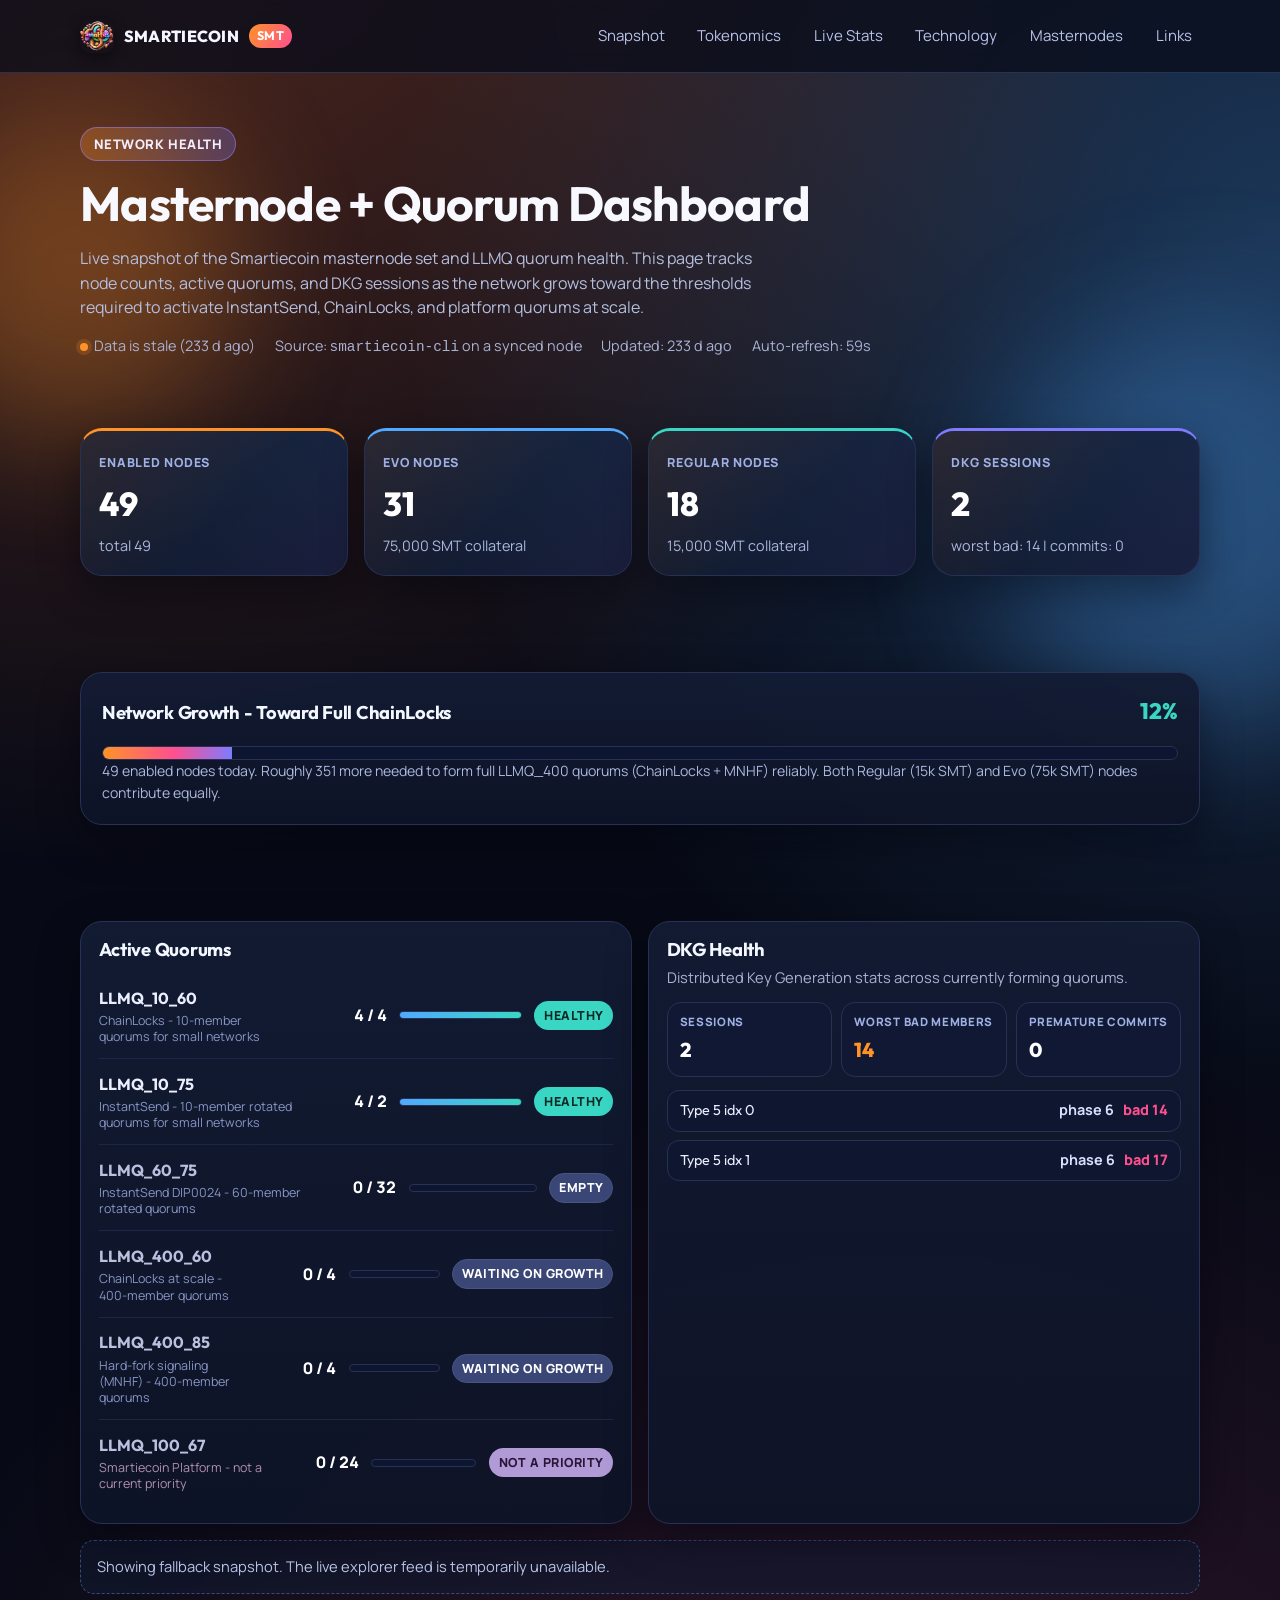
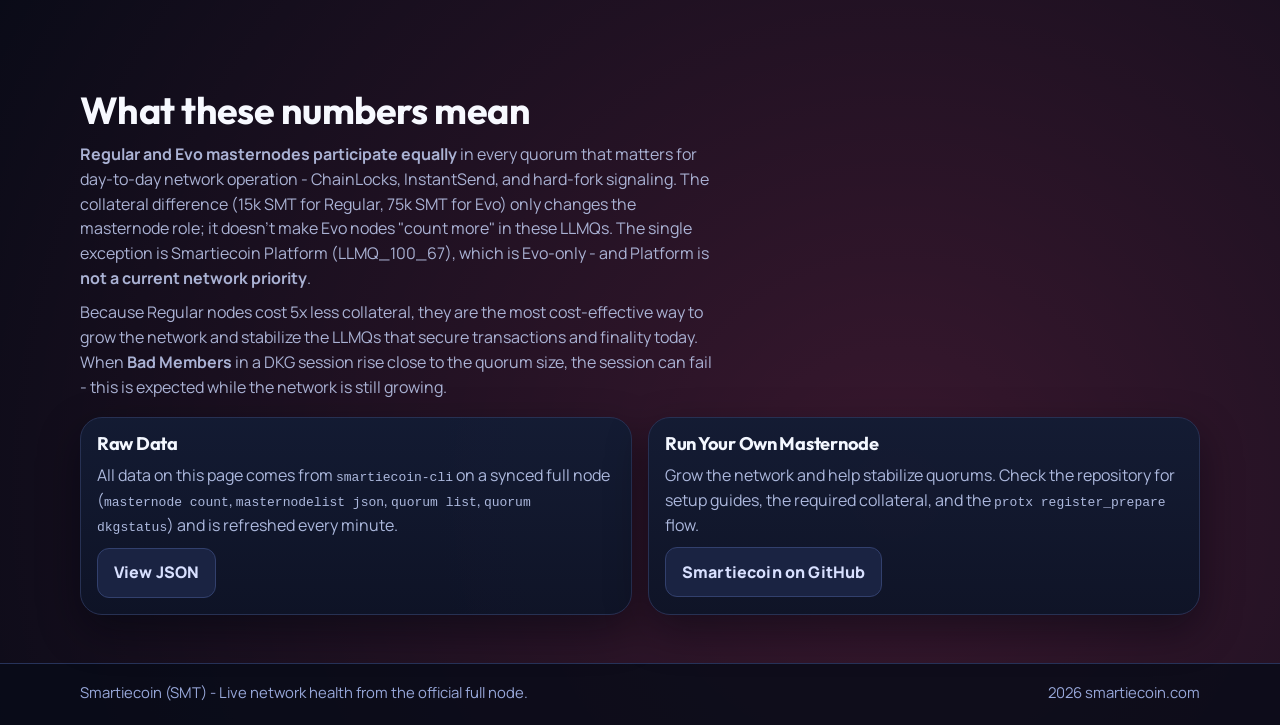
==== commit 0250848f: "fix LLMQ targets and labels - use real signingActiveQuorumCount Targets now reflect each LLMQ's actu" ====
--- a/masternodes.html
+++ b/masternodes.html
@@ -518,13 +518,15 @@
       // Each LLMQ is described by what it does on the Smartiecoin network and
       // whether it's a current priority. "inactive" means the chain knows about
       // it but it's not part of the current activation roadmap.
+      // The "target" is signingActiveQuorumCount from src/llmq/params.h - the
+      // number of recent quorums of this type kept active for signing.
       var QUORUM_META = {
-        llmq_10_60:  { label: 'LLMQ_10_60',  target: 4, purpose: 'ChainLocks (small-network, 10 nodes)', status: 'active' },
-        llmq_10_75:  { label: 'LLMQ_10_75',  target: 4, purpose: 'InstantSend (small-network, 10 nodes)', status: 'active' },
-        llmq_60_75:  { label: 'LLMQ_60_75',  target: 4, purpose: 'InstantSend DIP0024 (60 nodes)', status: 'active' },
-        llmq_400_60: { label: 'LLMQ_400_60', target: 4, purpose: 'ChainLocks at scale (needs ~400 nodes)', status: 'pending' },
-        llmq_400_85: { label: 'LLMQ_400_85', target: 4, purpose: 'Hard-fork signaling / MNHF (needs ~400 nodes)', status: 'pending' },
-        llmq_100_67: { label: 'LLMQ_100_67', target: 4, purpose: 'Smartiecoin Platform - not a current priority', status: 'inactive' }
+        llmq_10_60:  { label: 'LLMQ_10_60',  target: 4,  purpose: 'ChainLocks - 10-member quorums for small networks',     status: 'active' },
+        llmq_10_75:  { label: 'LLMQ_10_75',  target: 2,  purpose: 'InstantSend - 10-member rotated quorums for small networks', status: 'active' },
+        llmq_60_75:  { label: 'LLMQ_60_75',  target: 32, purpose: 'InstantSend DIP0024 - 60-member rotated quorums',       status: 'active' },
+        llmq_400_60: { label: 'LLMQ_400_60', target: 4,  purpose: 'ChainLocks at scale - 400-member quorums',              status: 'pending' },
+        llmq_400_85: { label: 'LLMQ_400_85', target: 4,  purpose: 'Hard-fork signaling (MNHF) - 400-member quorums',       status: 'pending' },
+        llmq_100_67: { label: 'LLMQ_100_67', target: 24, purpose: 'Smartiecoin Platform - not a current priority',         status: 'inactive' }
       };
 
       var $ = function (id) { return document.getElementById(id); };
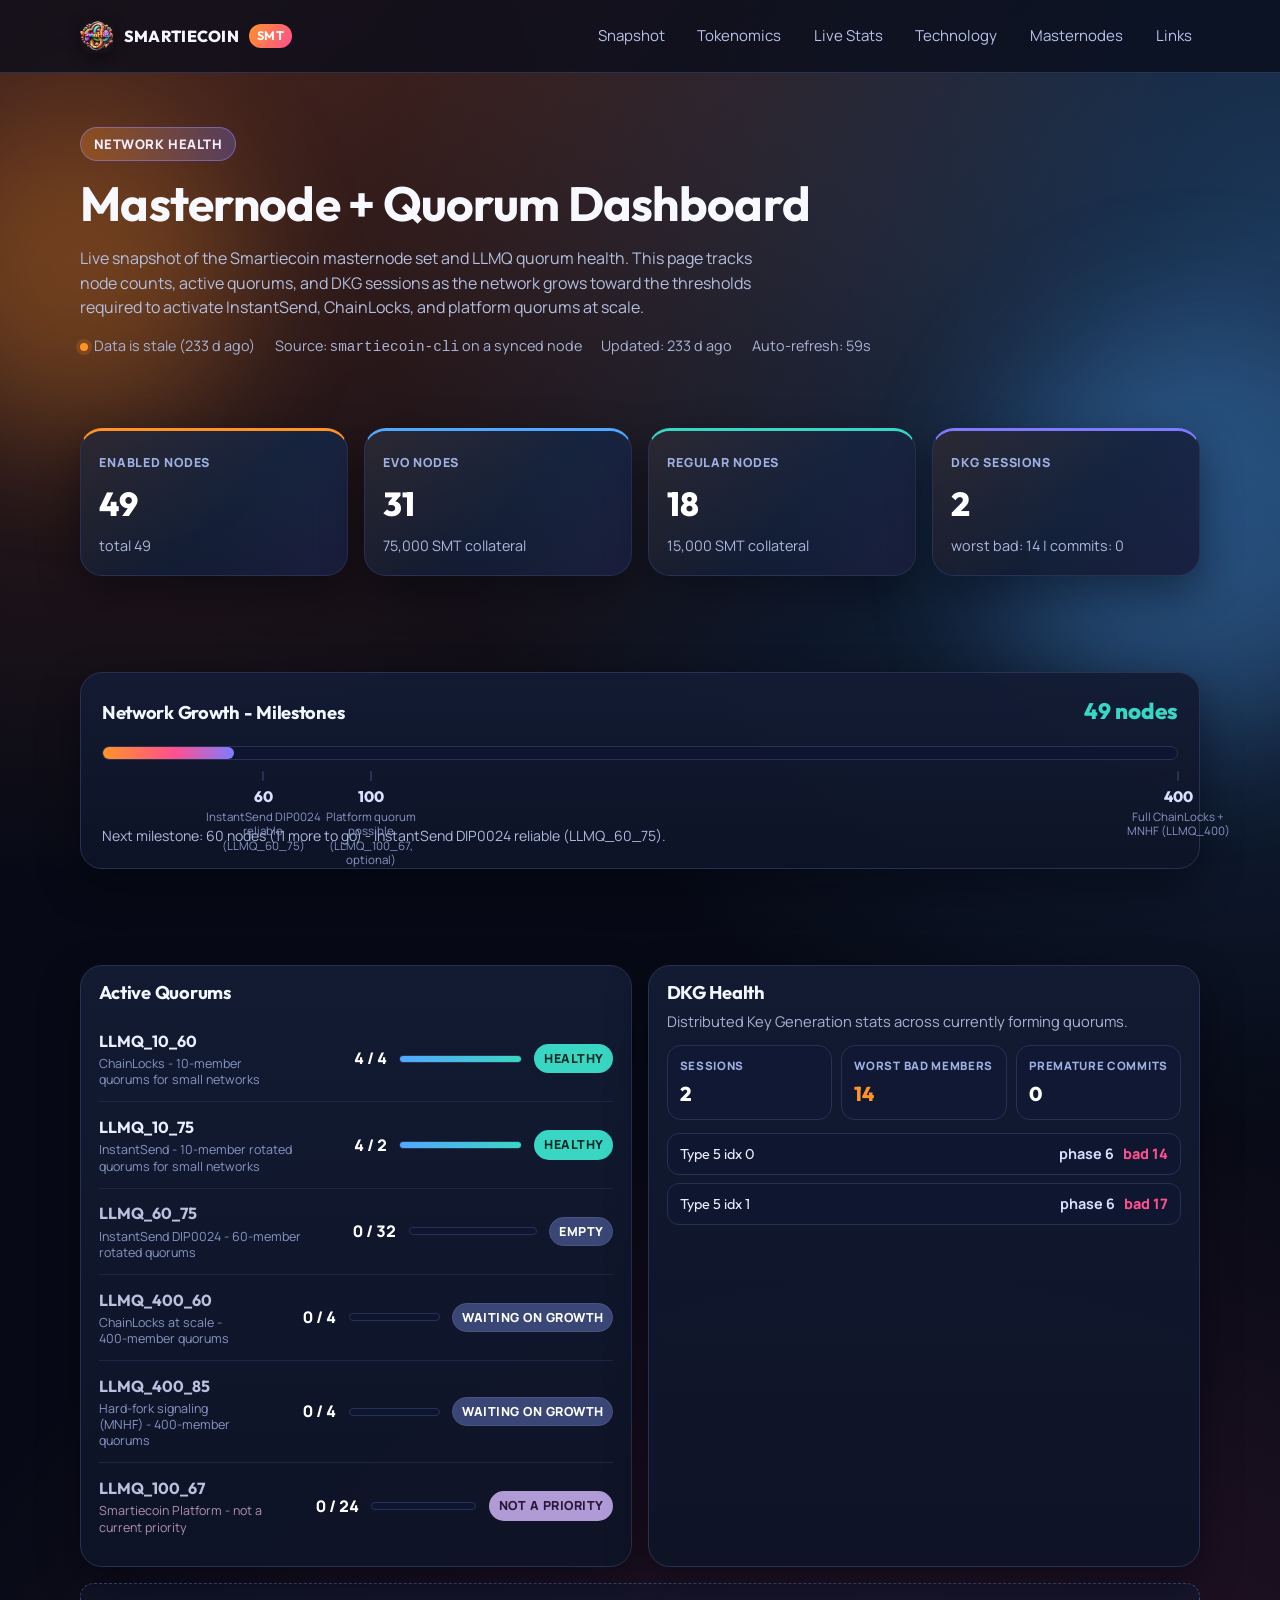
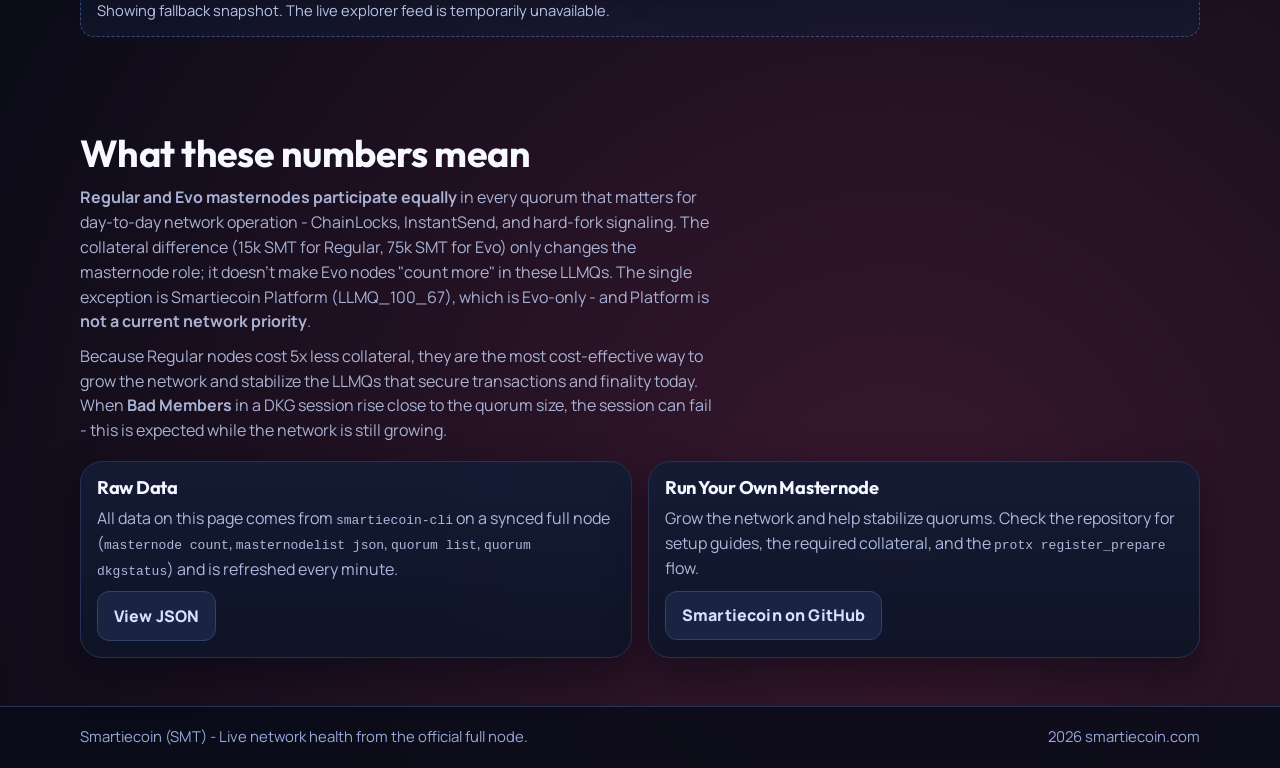
==== commit 5e65fbe7: "progress bar: show 60/100/400 milestones instead of single target Each tick shows what an LLMQ miles" ====
--- a/masternodes.html
+++ b/masternodes.html
@@ -127,19 +127,56 @@
       font-size: 1.4rem;
     }
     .mn-progress-track {
+      position: relative;
       width: 100%;
       height: 14px;
       border-radius: 999px;
       background: #0e1530;
       border: 1px solid var(--line);
-      overflow: hidden;
+      overflow: visible;
     }
     .mn-progress-bar {
       height: 100%;
       width: 0%;
       background: linear-gradient(90deg, var(--orange) 0%, var(--berry) 55%, var(--violet) 100%);
+      border-radius: 999px;
       transition: width 0.6s ease;
     }
+    .mn-milestones {
+      position: relative;
+      margin-top: 0.7rem;
+      height: 54px;
+    }
+    .mn-milestone {
+      position: absolute;
+      top: 0;
+      transform: translateX(-50%);
+      text-align: center;
+      width: 120px;
+    }
+    .mn-milestone .tick {
+      width: 2px;
+      height: 10px;
+      margin: 0 auto 0.25rem;
+      background: var(--line);
+      border-radius: 1px;
+    }
+    .mn-milestone.reached .tick { background: var(--mint); }
+    .mn-milestone .num {
+      font-family: "Outfit", sans-serif;
+      font-weight: 800;
+      font-size: 0.95rem;
+      color: #d8e0ff;
+    }
+    .mn-milestone.reached .num { color: var(--mint); }
+    .mn-milestone .label {
+      font-size: 0.72rem;
+      color: #8896c5;
+      line-height: 1.25;
+      display: block;
+      margin-top: 0.1rem;
+    }
+    .mn-milestone.reached .label { color: #b5c8d6; }
     .mn-progress-foot {
       margin-top: 0.6rem;
       font-size: 0.88rem;
@@ -400,14 +437,15 @@
       <div class="container">
         <article class="card mn-progress-card">
           <div class="mn-progress-head">
-            <h3>Network Growth - Toward Full ChainLocks</h3>
-            <span class="pct"><span id="progress-pct" class="skeleton">--%</span></span>
+            <h3>Network Growth - Milestones</h3>
+            <span class="pct"><span id="progress-nodes" class="skeleton">--</span> nodes</span>
           </div>
           <div class="mn-progress-track">
             <div class="mn-progress-bar" id="progress-bar"></div>
           </div>
+          <div class="mn-milestones" id="progress-milestones"></div>
           <p class="mn-progress-foot">
-            <span id="progress-foot">Stronger LLMQs (LLMQ_400_60 ChainLocks, LLMQ_400_85 hard-fork signaling) form reliably as the masternode set grows. Both Regular (15k SMT) and Evo (75k SMT) nodes count equally toward these.</span>
+            <span id="progress-foot">Each milestone unlocks a stronger LLMQ. Regular (15k SMT) and Evo (75k SMT) nodes count equally toward all of them.</span>
           </p>
         </article>
       </div>
@@ -609,22 +647,46 @@
         subEl.textContent = 'worst bad: ' + bad + ' | commits: ' + commits;
       }
 
+      var MILESTONES = [
+        { nodes: 60,  label: 'InstantSend DIP0024 reliable (LLMQ_60_75)' },
+        { nodes: 100, label: 'Platform quorum possible (LLMQ_100_67, optional)' },
+        { nodes: 400, label: 'Full ChainLocks + MNHF (LLMQ_400)' }
+      ];
+      var MILESTONE_MAX = 400;
+
       function renderProgress(data) {
         var nodes = data.nodes || {};
-        // Target is the full ChainLocks quorum size (~400). Show progress toward that.
-        var target = nodes.target_for_chainlocks || nodes.target_for_llmq_100_67 || 400;
         var enabled = nodes.enabled || 0;
-        var pct = target > 0 ? Math.floor((enabled / target) * 100) : 0;
-        pct = Math.max(0, Math.min(100, pct));
-        setText('progress-pct', pct + '%');
-        $('progress-bar').style.width = pct + '%';
-
-        var remaining = Math.max(0, target - enabled);
+
+        var fillPct = Math.max(0, Math.min(100, (enabled / MILESTONE_MAX) * 100));
+        setText('progress-nodes', enabled.toString());
+        $('progress-bar').style.width = fillPct + '%';
+
+        var container = $('progress-milestones');
+        container.innerHTML = '';
+        MILESTONES.forEach(function (m) {
+          var left = (m.nodes / MILESTONE_MAX) * 100;
+          var reached = enabled >= m.nodes;
+          var el = document.createElement('div');
+          el.className = 'mn-milestone' + (reached ? ' reached' : '');
+          el.style.left = left + '%';
+          el.innerHTML =
+            '<div class="tick"></div>' +
+            '<div class="num">' + m.nodes + '</div>' +
+            '<span class="label">' + m.label + '</span>';
+          container.appendChild(el);
+        });
+
+        var next = null;
+        for (var i = 0; i < MILESTONES.length; i++) {
+          if (enabled < MILESTONES[i].nodes) { next = MILESTONES[i]; break; }
+        }
         var foot;
-        if (remaining > 0) {
-          foot = enabled + ' enabled nodes today. Roughly ' + remaining + ' more needed to form full LLMQ_400 quorums (ChainLocks + MNHF) reliably. Both Regular (15k SMT) and Evo (75k SMT) nodes contribute equally.';
+        if (!next) {
+          foot = 'All network growth milestones reached. The chain can form every LLMQ type reliably.';
         } else {
-          foot = 'Milestone reached. Full ChainLocks (LLMQ_400_60) and MNHF (LLMQ_400_85) have enough nodes to form reliably.';
+          var remaining = next.nodes - enabled;
+          foot = 'Next milestone: ' + next.nodes + ' nodes (' + remaining + ' more to go) - ' + next.label + '.';
         }
         $('progress-foot').textContent = foot;
       }
@@ -729,7 +791,7 @@
       }
 
       function renderError() {
-        ['stat-enabled','stat-evo','stat-regular','stat-dkg','progress-pct','dkg-sessions','dkg-bad','dkg-commits'].forEach(function (id) {
+        ['stat-enabled','stat-evo','stat-regular','stat-dkg','progress-nodes','dkg-sessions','dkg-bad','dkg-commits'].forEach(function (id) {
           var el = $(id);
           if (el) { el.textContent = '-'; clearSkeleton(el); }
         });
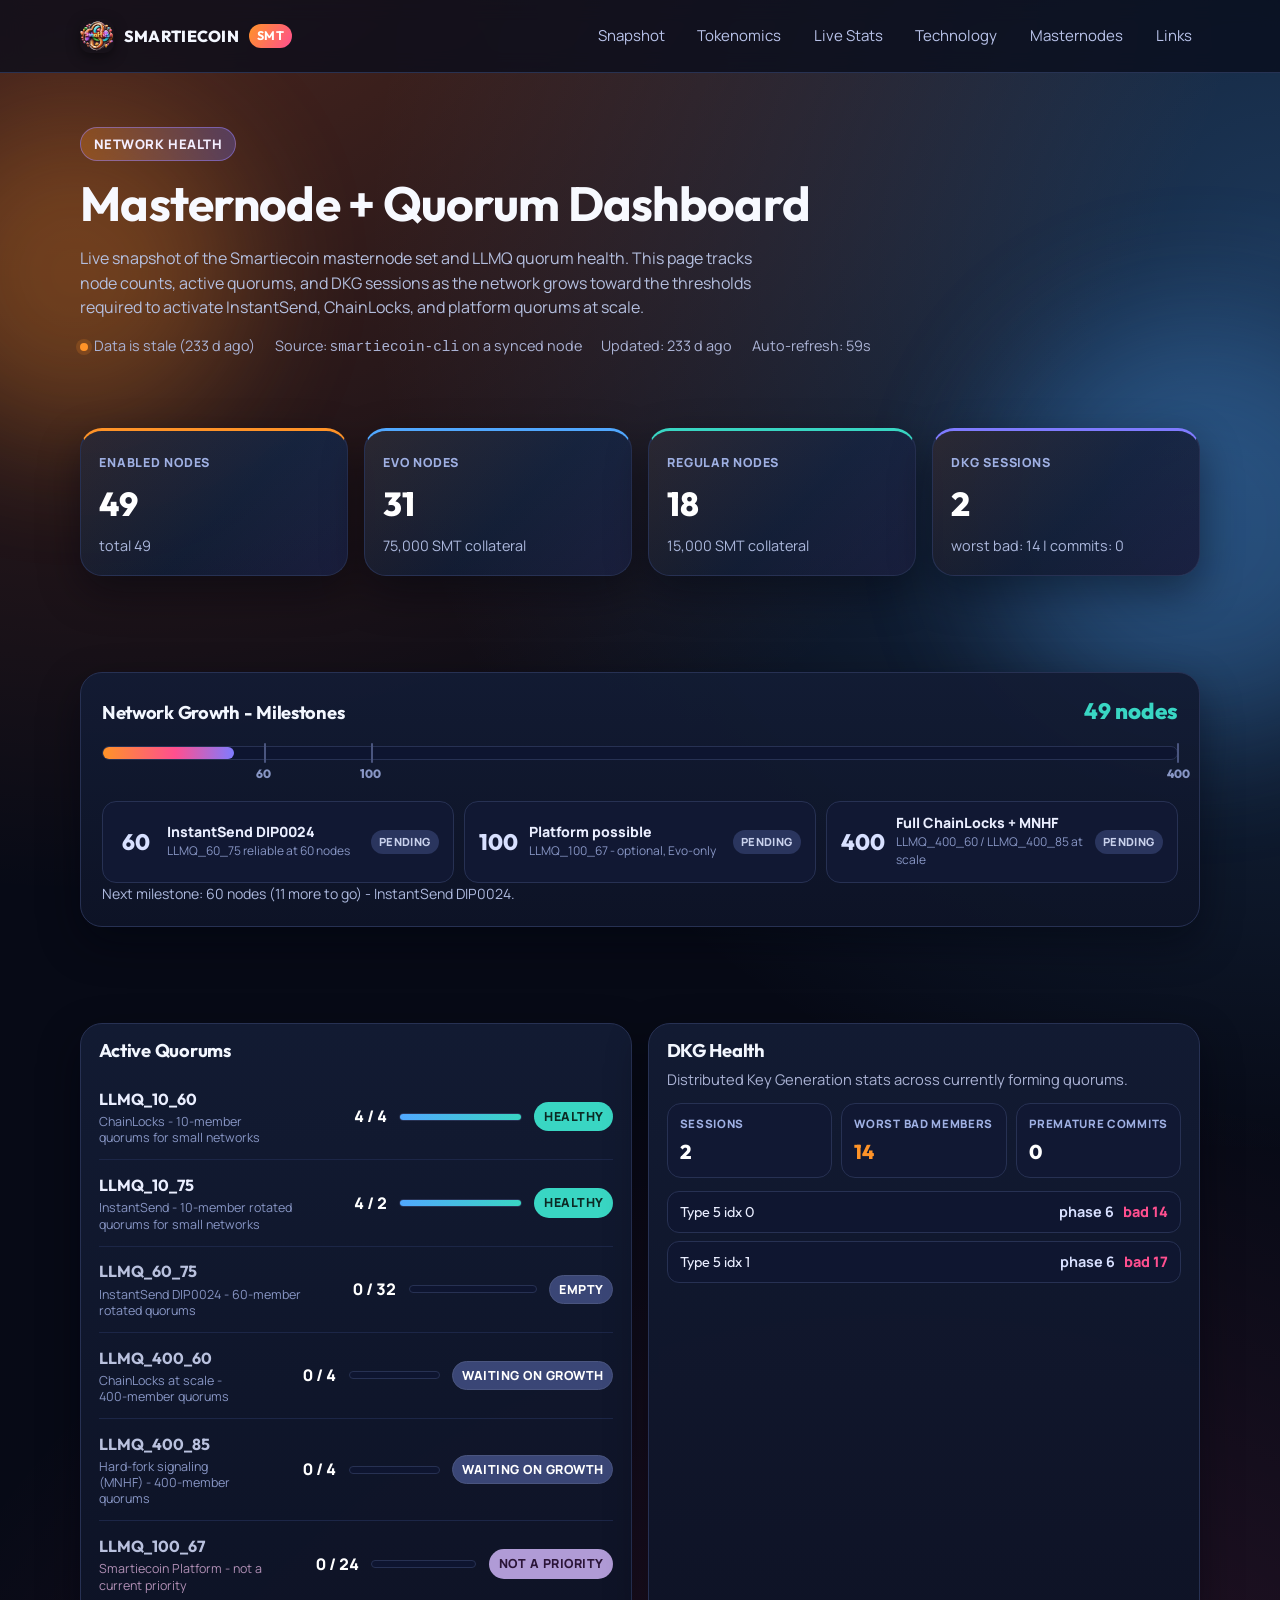
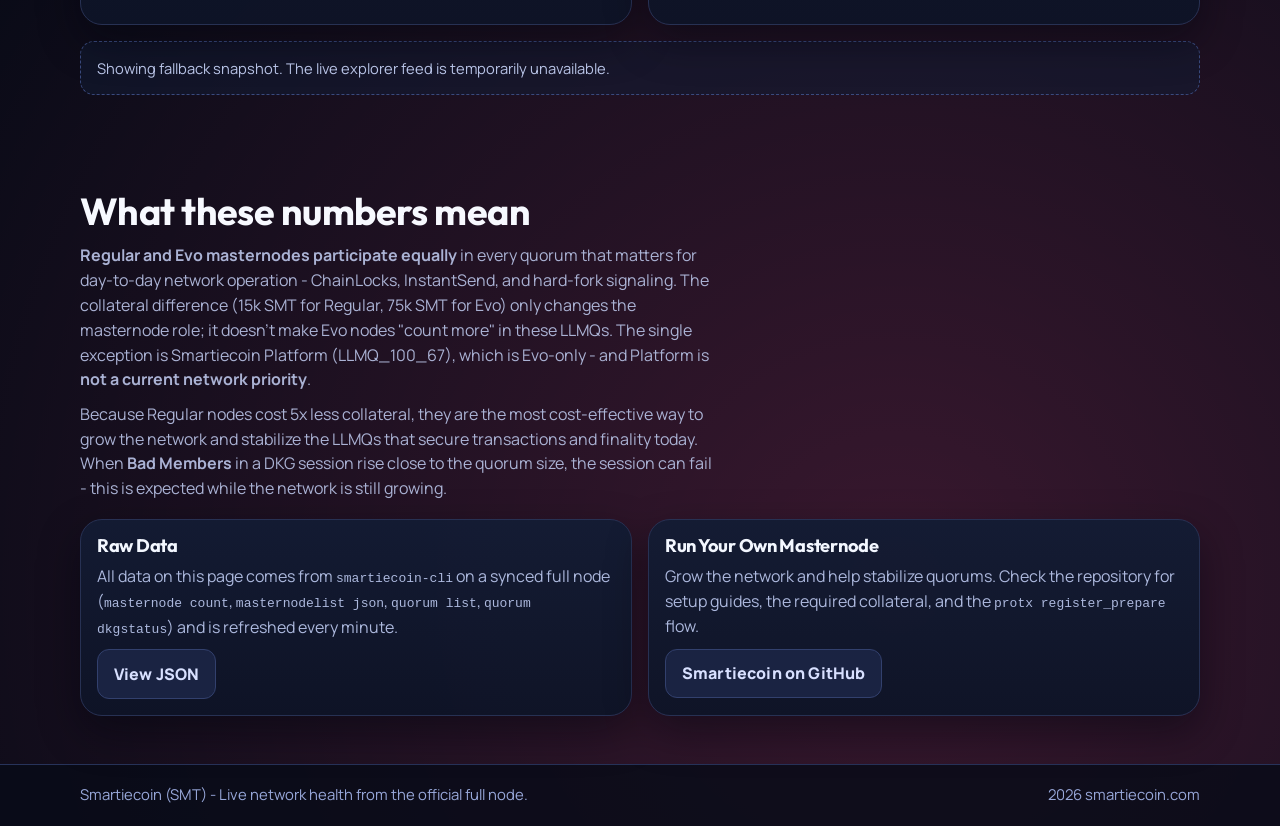
==== commit 04e5e1e4: "redesign milestone progress bar to stop overlapping labels Ticks and scale numbers stay on the bar; " ====
--- a/masternodes.html
+++ b/masternodes.html
@@ -142,45 +142,103 @@
       border-radius: 999px;
       transition: width 0.6s ease;
     }
-    .mn-milestones {
+    .mn-progress-ticks {
+      position: absolute;
+      inset: 0;
+      pointer-events: none;
+    }
+    .mn-progress-ticks > span {
+      position: absolute;
+      top: -4px;
+      bottom: -4px;
+      width: 2px;
+      background: #4a557f;
+      border-radius: 2px;
+    }
+    .mn-progress-ticks > span.reached { background: var(--mint); box-shadow: 0 0 0 3px rgba(57, 214, 195, 0.18); }
+
+    .mn-progress-scale {
       position: relative;
-      margin-top: 0.7rem;
-      height: 54px;
-    }
-    .mn-milestone {
+      margin-top: 0.35rem;
+      height: 1.2rem;
+      font-size: 0.75rem;
+      font-family: "Outfit", sans-serif;
+      color: #8896c5;
+    }
+    .mn-progress-scale > span {
       position: absolute;
-      top: 0;
       transform: translateX(-50%);
-      text-align: center;
-      width: 120px;
-    }
-    .mn-milestone .tick {
-      width: 2px;
-      height: 10px;
-      margin: 0 auto 0.25rem;
-      background: var(--line);
-      border-radius: 1px;
-    }
-    .mn-milestone.reached .tick { background: var(--mint); }
-    .mn-milestone .num {
-      font-family: "Outfit", sans-serif;
-      font-weight: 800;
-      font-size: 0.95rem;
-      color: #d8e0ff;
-    }
-    .mn-milestone.reached .num { color: var(--mint); }
-    .mn-milestone .label {
-      font-size: 0.72rem;
-      color: #8896c5;
-      line-height: 1.25;
-      display: block;
-      margin-top: 0.1rem;
-    }
-    .mn-milestone.reached .label { color: #b5c8d6; }
+      font-weight: 800;
+    }
+    .mn-progress-scale > span.reached { color: var(--mint); }
+
     .mn-progress-foot {
-      margin-top: 0.6rem;
+      margin-top: 0.8rem;
       font-size: 0.88rem;
       color: #93a6db;
+    }
+
+    .mn-milestones {
+      display: grid;
+      grid-template-columns: repeat(3, minmax(0, 1fr));
+      gap: 0.6rem;
+      margin-top: 1rem;
+    }
+    @media (max-width: 700px) {
+      .mn-milestones { grid-template-columns: 1fr; }
+    }
+    .mn-ms-card {
+      background: #111833;
+      border: 1px solid var(--line);
+      border-radius: var(--radius-md);
+      padding: 0.75rem 0.9rem;
+      display: grid;
+      grid-template-columns: auto 1fr auto;
+      gap: 0.7rem;
+      align-items: center;
+    }
+    .mn-ms-card.reached {
+      border-color: rgba(57, 214, 195, 0.5);
+      background: linear-gradient(180deg, rgba(57, 214, 195, 0.08) 0%, #111833 60%);
+    }
+    .mn-ms-card .ms-num {
+      font-family: "Outfit", sans-serif;
+      font-weight: 800;
+      font-size: 1.4rem;
+      color: #d8e0ff;
+      line-height: 1;
+      min-width: 2.4rem;
+      text-align: center;
+    }
+    .mn-ms-card.reached .ms-num { color: var(--mint); }
+    .mn-ms-card .ms-body { min-width: 0; }
+    .mn-ms-card .ms-title {
+      font-weight: 800;
+      font-size: 0.88rem;
+      color: #eaeeff;
+      line-height: 1.25;
+    }
+    .mn-ms-card .ms-sub {
+      font-size: 0.75rem;
+      color: #8896c5;
+      margin-top: 0.1rem;
+    }
+    .mn-ms-card .ms-status {
+      font-size: 0.7rem;
+      font-weight: 800;
+      letter-spacing: 0.04em;
+      text-transform: uppercase;
+      padding: 0.22rem 0.5rem;
+      border-radius: 999px;
+      white-space: nowrap;
+    }
+    .mn-ms-card .ms-status.reached {
+      background: var(--mint);
+      color: #0c2a24;
+    }
+    .mn-ms-card .ms-status.pending {
+      background: #2a355e;
+      color: #c9d1ec;
     }
 
     .quorum-list {
@@ -442,7 +500,9 @@
           </div>
           <div class="mn-progress-track">
             <div class="mn-progress-bar" id="progress-bar"></div>
+            <div class="mn-progress-ticks" id="progress-ticks"></div>
           </div>
+          <div class="mn-progress-scale" id="progress-scale"></div>
           <div class="mn-milestones" id="progress-milestones"></div>
           <p class="mn-progress-foot">
             <span id="progress-foot">Each milestone unlocks a stronger LLMQ. Regular (15k SMT) and Evo (75k SMT) nodes count equally toward all of them.</span>
@@ -648,9 +708,9 @@
       }
 
       var MILESTONES = [
-        { nodes: 60,  label: 'InstantSend DIP0024 reliable (LLMQ_60_75)' },
-        { nodes: 100, label: 'Platform quorum possible (LLMQ_100_67, optional)' },
-        { nodes: 400, label: 'Full ChainLocks + MNHF (LLMQ_400)' }
+        { nodes: 60,  title: 'InstantSend DIP0024', sub: 'LLMQ_60_75 reliable at 60 nodes' },
+        { nodes: 100, title: 'Platform possible',   sub: 'LLMQ_100_67 - optional, Evo-only' },
+        { nodes: 400, title: 'Full ChainLocks + MNHF', sub: 'LLMQ_400_60 / LLMQ_400_85 at scale' }
       ];
       var MILESTONE_MAX = 400;
 
@@ -662,19 +722,40 @@
         setText('progress-nodes', enabled.toString());
         $('progress-bar').style.width = fillPct + '%';
 
-        var container = $('progress-milestones');
-        container.innerHTML = '';
+        var ticks = $('progress-ticks');
+        var scale = $('progress-scale');
+        var cards = $('progress-milestones');
+        ticks.innerHTML = '';
+        scale.innerHTML = '';
+        cards.innerHTML = '';
+
         MILESTONES.forEach(function (m) {
           var left = (m.nodes / MILESTONE_MAX) * 100;
           var reached = enabled >= m.nodes;
-          var el = document.createElement('div');
-          el.className = 'mn-milestone' + (reached ? ' reached' : '');
-          el.style.left = left + '%';
-          el.innerHTML =
-            '<div class="tick"></div>' +
-            '<div class="num">' + m.nodes + '</div>' +
-            '<span class="label">' + m.label + '</span>';
-          container.appendChild(el);
+
+          var tick = document.createElement('span');
+          if (reached) tick.className = 'reached';
+          tick.style.left = left + '%';
+          ticks.appendChild(tick);
+
+          var num = document.createElement('span');
+          if (reached) num.className = 'reached';
+          num.style.left = left + '%';
+          num.textContent = m.nodes;
+          scale.appendChild(num);
+
+          var card = document.createElement('div');
+          card.className = 'mn-ms-card' + (reached ? ' reached' : '');
+          var statusCls = reached ? 'reached' : 'pending';
+          var statusTxt = reached ? 'REACHED' : 'PENDING';
+          card.innerHTML =
+            '<span class="ms-num">' + m.nodes + '</span>' +
+            '<div class="ms-body">' +
+              '<div class="ms-title">' + m.title + '</div>' +
+              '<div class="ms-sub">' + m.sub + '</div>' +
+            '</div>' +
+            '<span class="ms-status ' + statusCls + '">' + statusTxt + '</span>';
+          cards.appendChild(card);
         });
 
         var next = null;
@@ -686,7 +767,7 @@
           foot = 'All network growth milestones reached. The chain can form every LLMQ type reliably.';
         } else {
           var remaining = next.nodes - enabled;
-          foot = 'Next milestone: ' + next.nodes + ' nodes (' + remaining + ' more to go) - ' + next.label + '.';
+          foot = 'Next milestone: ' + next.nodes + ' nodes (' + remaining + ' more to go) - ' + next.title + '.';
         }
         $('progress-foot').textContent = foot;
       }
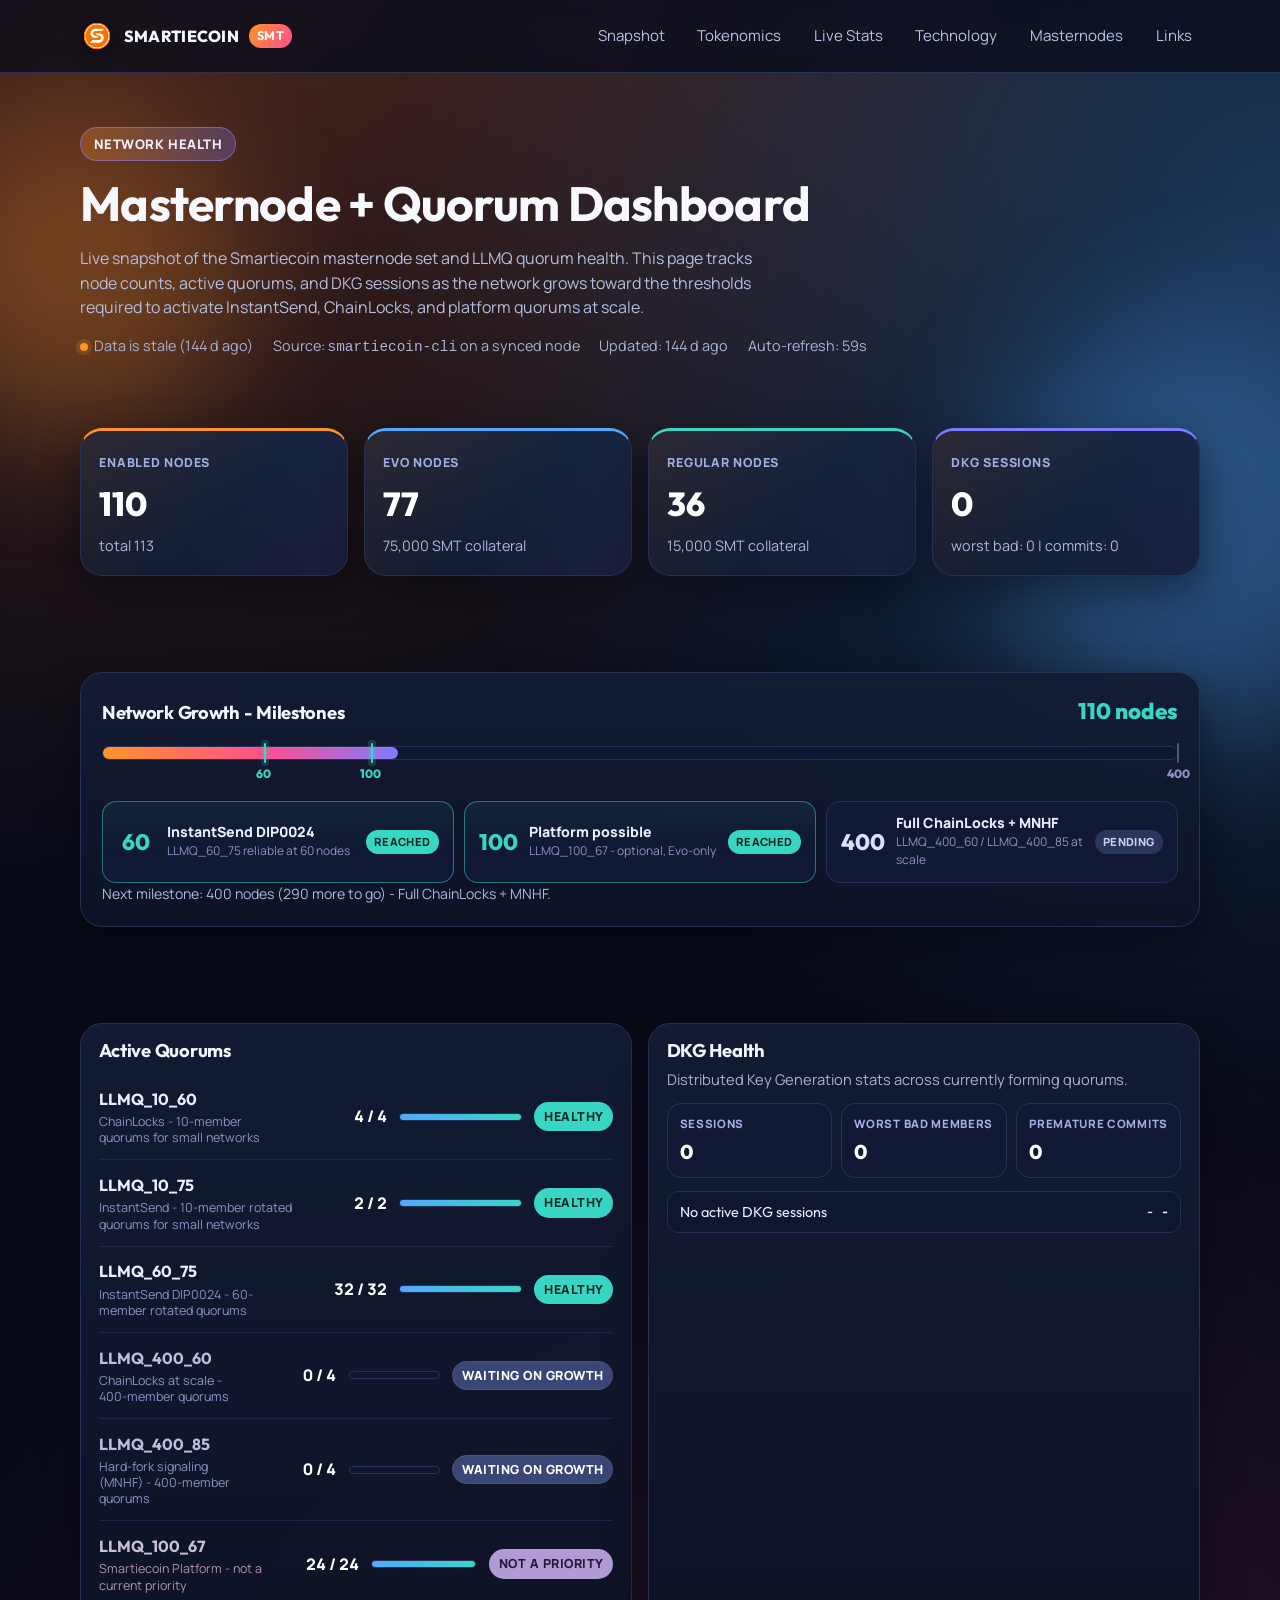
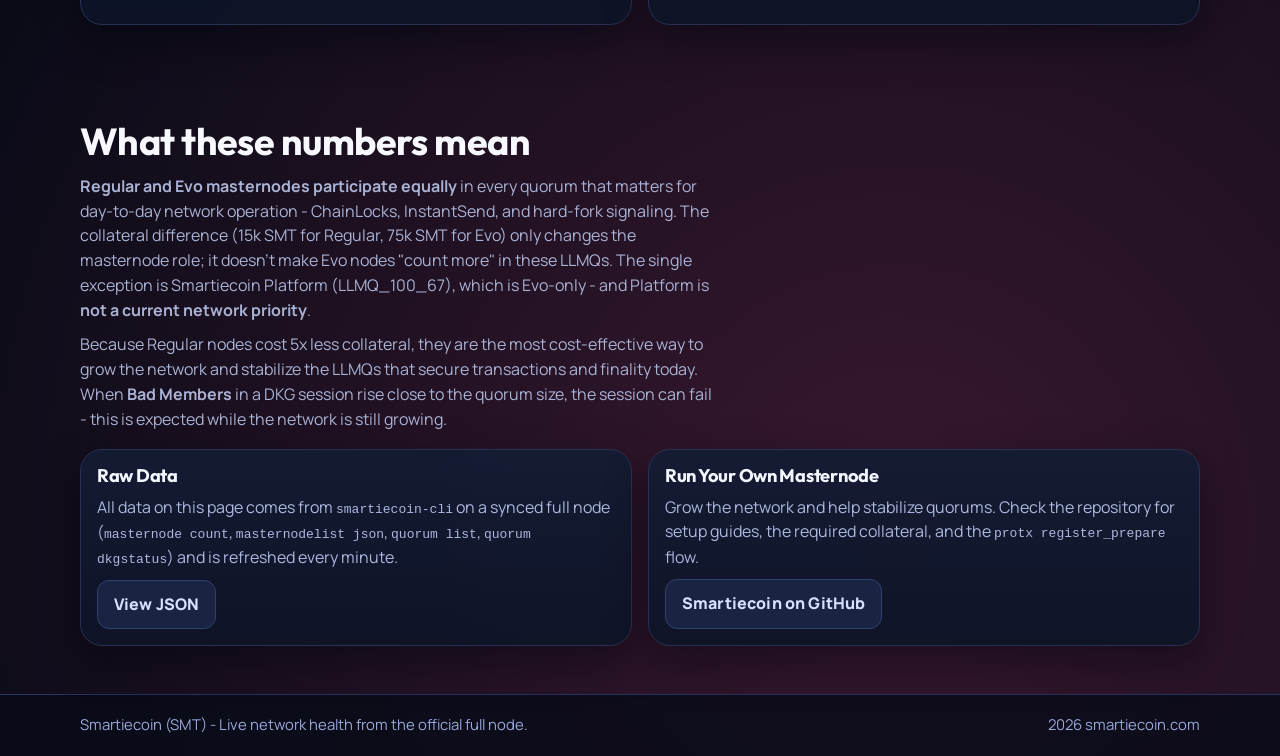
==== commit 1150329a: "Replace website branding with new logo" ====
--- a/masternodes.html
+++ b/masternodes.html
@@ -9,10 +9,16 @@
   <meta property="og:type" content="website">
   <meta property="og:title" content="Smartiecoin Masternode + Quorum Health">
   <meta property="og:description" content="Live masternode and LLMQ quorum health for the Smartiecoin network.">
-  <meta property="og:image" content="assets/logo-horizontal.png">
+  <meta property="og:image" content="https://smartiecoin.com/assets/logo-social.png">
+  <meta property="og:image:width" content="1200">
+  <meta property="og:image:height" content="630">
+  <meta property="og:image:alt" content="Smartiecoin logo">
   <meta property="og:url" content="https://smartiecoin.com/masternodes.html">
   <meta name="twitter:card" content="summary_large_image">
-  <link rel="icon" type="image/png" href="assets/logo-horizontal.png">
+  <meta name="twitter:image" content="https://smartiecoin.com/assets/logo-social.png">
+  <meta name="twitter:image:alt" content="Smartiecoin logo">
+  <link rel="icon" type="image/png" sizes="64x64" href="assets/favicon.png">
+  <link rel="apple-touch-icon" href="assets/logo-mark.png">
   <link rel="preconnect" href="https://fonts.googleapis.com">
   <link rel="preconnect" href="https://fonts.gstatic.com" crossorigin>
   <link href="https://fonts.googleapis.com/css2?family=Manrope:wght@400;500;700;800&family=Outfit:wght@500;700;800&display=swap" rel="stylesheet">
@@ -427,7 +433,7 @@
   <header class="site-header">
     <div class="container header-row">
       <a class="brand" href="index.html">
-        <img class="brand-logo" src="assets/logo-horizontal.png" alt="Smarties logo" width="34" height="34">
+        <img class="brand-logo" src="assets/logo-mark.png" alt="Smartiecoin logo" width="34" height="34">
         <span>SMARTIECOIN</span>
         <strong>SMT</strong>
       </a>
--- a/styles.css
+++ b/styles.css
@@ -142,8 +142,8 @@
 }
 
 .brand-logo {
-  border-radius: 10px;
-  box-shadow: 0 4px 14px rgba(0, 0, 0, 0.45);
+  border-radius: 50%;
+  filter: drop-shadow(0 4px 8px rgba(0, 0, 0, 0.45));
 }
 
 .brand span {
@@ -195,9 +195,9 @@
 
 .hero-grid {
   display: grid;
-  grid-template-columns: 1fr;
+  grid-template-columns: minmax(0, 1.02fr) minmax(340px, 0.78fr);
   gap: 1.4rem;
-  align-items: stretch;
+  align-items: center;
 }
 
 .eyebrow {
@@ -242,6 +242,174 @@
   gap: 0.64rem;
 }
 
+.hero-update-strip {
+  width: fit-content;
+  max-width: 100%;
+  margin-top: 1rem;
+  display: flex;
+  flex-wrap: wrap;
+  align-items: center;
+  gap: 0.45rem;
+  padding: 0.52rem;
+  border: 1px solid rgba(90, 114, 188, 0.58);
+  border-radius: 999px;
+  background:
+    linear-gradient(135deg, rgba(57, 214, 195, 0.14), rgba(255, 147, 40, 0.09)),
+    rgba(8, 12, 27, 0.58);
+  box-shadow: 0 14px 32px rgba(4, 7, 18, 0.28);
+}
+
+.hero-update-strip span,
+.hero-update-strip strong {
+  display: inline-flex;
+  align-items: center;
+  min-height: 2rem;
+  padding: 0.24rem 0.68rem;
+  border-radius: 999px;
+  color: #dbe7ff;
+  background: rgba(21, 30, 58, 0.72);
+  font-size: 0.84rem;
+  font-weight: 800;
+}
+
+.hero-update-strip strong {
+  color: #ffffff;
+  background: linear-gradient(120deg, rgba(255, 147, 40, 0.72), rgba(255, 79, 143, 0.72));
+}
+
+.hero-update-strip .update-pill {
+  color: #07101c;
+  background: linear-gradient(120deg, #39d6c3, #ffcf73);
+  letter-spacing: 0.04em;
+  text-transform: uppercase;
+}
+
+.fork-panel {
+  position: relative;
+  overflow: hidden;
+  border-radius: 30px;
+  padding: clamp(1rem, 2.5vw, 1.35rem);
+  border: 1px solid rgba(92, 119, 207, 0.62);
+  background:
+    radial-gradient(circle at 14% 0%, rgba(57, 214, 195, 0.26), transparent 31%),
+    radial-gradient(circle at 100% 16%, rgba(255, 147, 40, 0.24), transparent 34%),
+    linear-gradient(150deg, rgba(18, 28, 59, 0.96), rgba(7, 11, 26, 0.96));
+  box-shadow: 0 24px 70px rgba(2, 6, 18, 0.56);
+}
+
+.fork-panel::before {
+  content: "";
+  position: absolute;
+  inset: 14px;
+  border: 1px solid rgba(255, 255, 255, 0.08);
+  border-radius: 24px;
+  pointer-events: none;
+}
+
+.fork-panel::after {
+  content: "";
+  position: absolute;
+  width: 220px;
+  height: 220px;
+  right: -80px;
+  bottom: -95px;
+  border-radius: 50%;
+  background:
+    radial-gradient(circle, rgba(255, 207, 115, 0.28), transparent 58%),
+    repeating-conic-gradient(from 22deg, rgba(255, 255, 255, 0.14) 0 8deg, transparent 8deg 18deg);
+  opacity: 0.9;
+  animation: forkSpin 22s linear infinite;
+}
+
+@keyframes forkSpin {
+  to {
+    transform: rotate(360deg);
+  }
+}
+
+.fork-panel-top,
+.fork-metric,
+.fork-panel p {
+  position: relative;
+  z-index: 1;
+}
+
+.fork-panel-top {
+  display: flex;
+  justify-content: space-between;
+  gap: 1rem;
+  align-items: center;
+  margin-bottom: 0.85rem;
+}
+
+.fork-kicker {
+  display: inline-flex;
+  border-radius: 999px;
+  padding: 0.34rem 0.72rem;
+  color: #07101c;
+  background: linear-gradient(120deg, #39d6c3, #ffcf73);
+  font-weight: 900;
+  font-size: 0.76rem;
+  letter-spacing: 0.06em;
+  text-transform: uppercase;
+}
+
+.fork-panel-top strong {
+  font-family: "Outfit", sans-serif;
+  font-size: clamp(2rem, 5.6vw, 4.4rem);
+  line-height: 0.9;
+  color: #ffffff;
+  text-shadow: 0 10px 30px rgba(0, 0, 0, 0.34);
+}
+
+.fork-metric-grid {
+  position: relative;
+  z-index: 1;
+  display: grid;
+  grid-template-columns: repeat(2, minmax(0, 1fr));
+  gap: 0.68rem;
+  margin-top: 0.68rem;
+}
+
+.fork-metric {
+  padding: 0.82rem;
+  border: 1px solid rgba(114, 139, 222, 0.46);
+  border-radius: 18px;
+  background: rgba(5, 10, 25, 0.52);
+}
+
+.fork-metric-main {
+  padding: 1rem;
+  background: linear-gradient(135deg, rgba(255, 147, 40, 0.18), rgba(57, 214, 195, 0.12));
+}
+
+.fork-metric span {
+  display: block;
+  color: #aebde8;
+  font-size: 0.77rem;
+  font-weight: 800;
+  letter-spacing: 0.05em;
+  text-transform: uppercase;
+}
+
+.fork-metric strong {
+  display: block;
+  margin-top: 0.28rem;
+  font-family: "Outfit", sans-serif;
+  color: #ffffff;
+  font-size: clamp(1.28rem, 3vw, 2rem);
+}
+
+.fork-metric-main strong {
+  font-size: clamp(2rem, 5vw, 3.6rem);
+  color: #ffcf73;
+}
+
+.fork-panel p {
+  margin: 0.88rem 0 0;
+  color: #c9d6fa;
+}
+
 .btn {
   display: inline-flex;
   align-items: center;
@@ -290,6 +458,32 @@
   border-bottom: 1px solid #222f55;
 }
 
+.release-section {
+  position: relative;
+  overflow: hidden;
+  border-top: 1px solid rgba(57, 214, 195, 0.22);
+  border-bottom: 1px solid rgba(255, 147, 40, 0.2);
+  background:
+    linear-gradient(135deg, rgba(57, 214, 195, 0.1) 0%, rgba(255, 147, 40, 0.08) 45%, rgba(255, 79, 143, 0.09) 100%),
+    rgba(8, 12, 25, 0.48);
+}
+
+.release-section::before {
+  content: "";
+  position: absolute;
+  width: 440px;
+  height: 440px;
+  right: -170px;
+  top: -190px;
+  border-radius: 50%;
+  background: radial-gradient(circle, rgba(57, 214, 195, 0.28), transparent 63%);
+  pointer-events: none;
+}
+
+.release-eyebrow {
+  margin-bottom: 0.85rem;
+}
+
 .section-head {
   margin-bottom: 1.1rem;
 }
@@ -341,6 +535,123 @@
 .card p {
   margin: 0;
   color: #acb8dd;
+}
+
+.release-grid {
+  display: grid;
+  grid-template-columns: 1.1fr 0.9fr;
+  gap: 1rem;
+}
+
+.release-card {
+  position: relative;
+  overflow: hidden;
+  min-height: 190px;
+  border-color: rgba(76, 99, 165, 0.78);
+}
+
+.release-card::after {
+  content: "";
+  position: absolute;
+  inset: auto -30px -58px auto;
+  width: 155px;
+  height: 155px;
+  border-radius: 50%;
+  background: rgba(81, 168, 255, 0.12);
+}
+
+.release-card span {
+  display: inline-flex;
+  color: #07101c;
+  background: #f5fbff;
+  border-radius: 999px;
+  padding: 0.18rem 0.5rem;
+  font-family: "Outfit", sans-serif;
+  font-size: 0.76rem;
+  font-weight: 900;
+}
+
+.release-card h3 {
+  margin-top: 0.85rem;
+}
+
+.release-card-featured {
+  grid-row: span 2;
+  padding: clamp(1rem, 3vw, 1.45rem);
+  background:
+    linear-gradient(145deg, rgba(255, 147, 40, 0.18), rgba(57, 214, 195, 0.14)),
+    linear-gradient(180deg, rgba(22, 32, 62, 0.98) 0%, rgba(12, 19, 39, 0.98) 100%);
+}
+
+.release-card-featured h3 {
+  font-size: clamp(1.7rem, 3.4vw, 2.45rem);
+}
+
+.release-download-strip {
+  margin-top: 1rem;
+  display: flex;
+  justify-content: space-between;
+  gap: 1rem;
+  align-items: center;
+  padding: 0.85rem;
+  border: 1px solid rgba(255, 147, 40, 0.32);
+  border-radius: var(--radius-md);
+  background: rgba(8, 12, 27, 0.66);
+  box-shadow: var(--shadow);
+}
+
+.release-download-strip strong {
+  color: #ffffff;
+}
+
+.release-download-strip [data-release-version] {
+  color: #39d6c3;
+  font-weight: 900;
+}
+
+.release-muted {
+  color: #9fb0e3;
+}
+
+.exchange-strip {
+  margin-bottom: 1rem;
+  display: flex;
+  justify-content: space-between;
+  align-items: center;
+  gap: 1rem;
+  padding: 1rem;
+  border: 1px solid rgba(81, 168, 255, 0.45);
+  border-radius: var(--radius-lg);
+  background:
+    radial-gradient(circle at 8% 0%, rgba(57, 214, 195, 0.2), transparent 34%),
+    linear-gradient(135deg, rgba(22, 34, 67, 0.96), rgba(11, 17, 35, 0.96));
+  box-shadow: var(--shadow);
+}
+
+.exchange-strip-copy {
+  display: grid;
+  gap: 0.24rem;
+}
+
+.exchange-strip-copy strong {
+  font-family: "Outfit", sans-serif;
+  font-size: 1.3rem;
+  color: #ffffff;
+}
+
+.exchange-strip-copy span {
+  color: #b8c5e9;
+}
+
+.exchange-actions {
+  display: flex;
+  flex-wrap: wrap;
+  justify-content: flex-end;
+  gap: 0.64rem;
+}
+
+.exchange-actions .btn {
+  white-space: nowrap;
 }
 
 .card.feature {
@@ -602,6 +913,7 @@
   }
 
   .hero-grid,
+  .release-grid,
   .tokenomics-grid,
   .status-wrap,
   .cards-3,
@@ -623,9 +935,62 @@
     grid-column: auto;
   }
 
-}
-
-@media (max-width: 820px) {
+  .release-card-featured {
+    grid-row: auto;
+  }
+
+  .release-download-strip {
+    align-items: stretch;
+    flex-direction: column;
+  }
+
+  .exchange-strip {
+    align-items: stretch;
+    flex-direction: column;
+  }
+
+  .exchange-actions {
+    justify-content: flex-start;
+  }
+
+  .exchange-actions .btn {
+    flex: 1 1 240px;
+  }
+
+}
+
+@media (max-width: 560px) {
+  .hero-update-strip {
+    width: 100%;
+    border-radius: 24px;
+    padding: 0.58rem;
+    background:
+      linear-gradient(135deg, rgba(57, 214, 195, 0.18), rgba(255, 147, 40, 0.12)),
+      rgba(8, 12, 27, 0.78);
+  }
+
+  .hero-update-strip span,
+  .hero-update-strip strong {
+    flex: 1 1 calc(50% - 0.45rem);
+    justify-content: center;
+    text-align: center;
+  }
+
+  .fork-metric-grid {
+    grid-template-columns: 1fr;
+  }
+
+  .exchange-actions {
+    flex-direction: column;
+  }
+
+  .exchange-actions .btn {
+    flex-basis: auto;
+    width: 100%;
+  }
+}
+
+@media (max-width: 1040px) {
   .menu-toggle {
     display: inline-flex;
   }
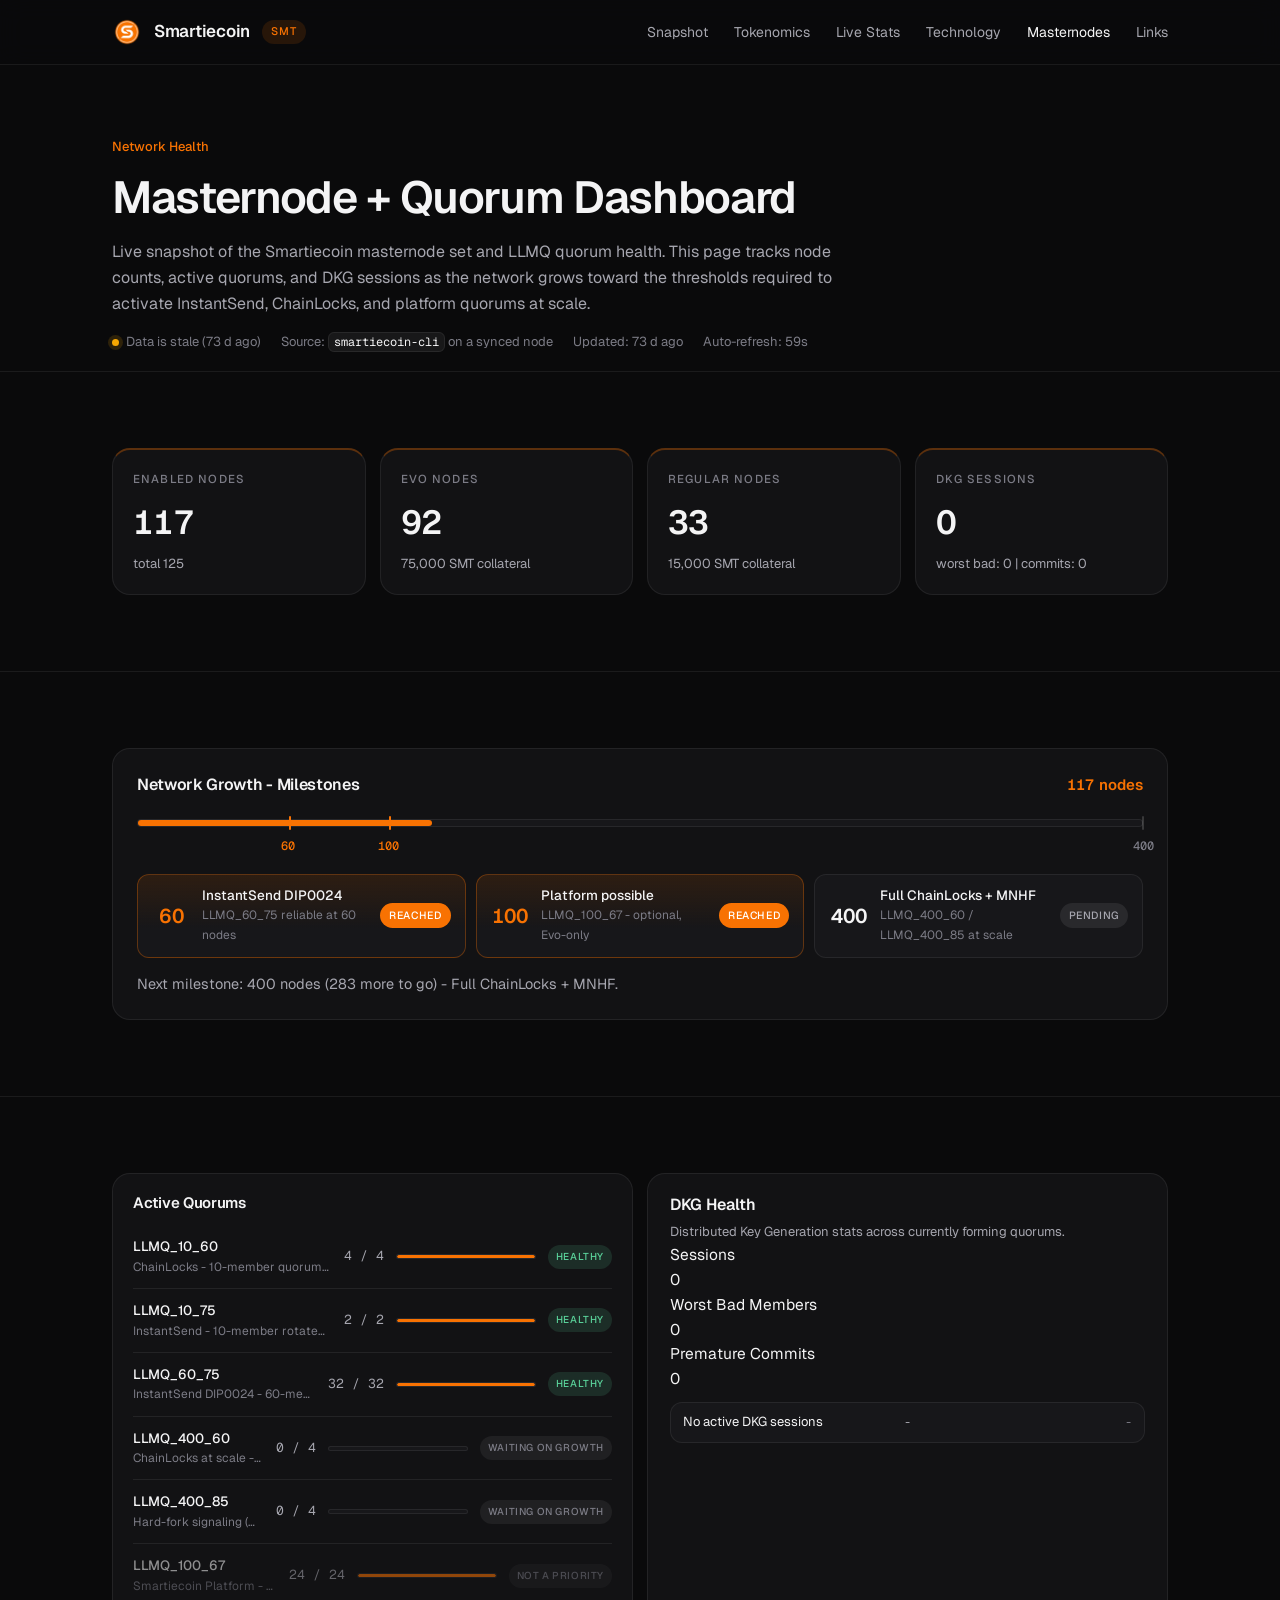
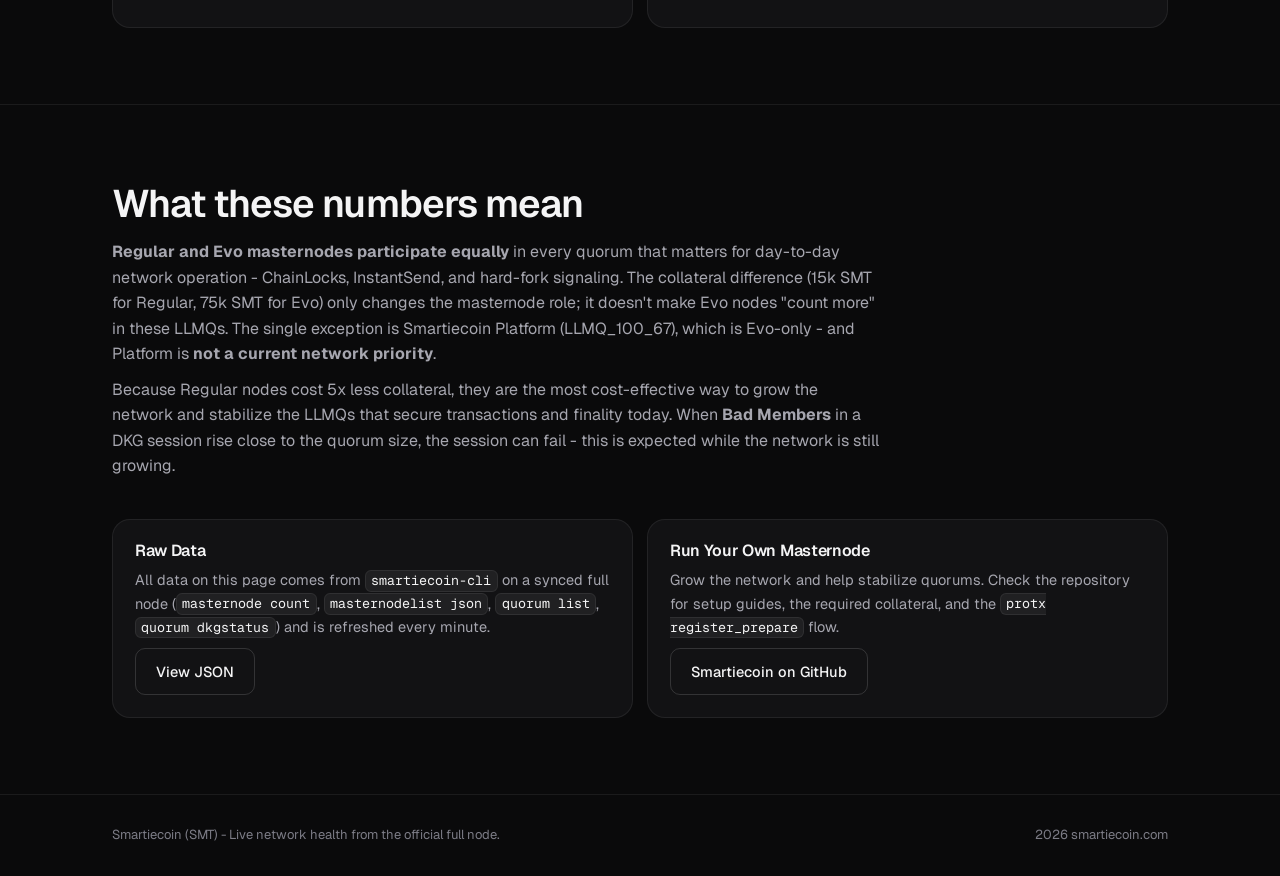
==== commit fc18bd46: "redesign: Carbon premium-minimalist brand system - New design language extracted from the official l" ====
--- a/masternodes.html
+++ b/masternodes.html
@@ -5,7 +5,7 @@
   <meta name="viewport" content="width=device-width, initial-scale=1">
   <title>Masternode + Quorum Health | Smartiecoin (SMT)</title>
   <meta name="description" content="Live masternode and LLMQ quorum health for the Smartiecoin (SMT) network: node counts, DKG sessions, active quorums, and progress toward 100-node milestones.">
-  <meta name="theme-color" content="#0b1020">
+  <meta name="theme-color" content="#0a0a0b">
   <meta property="og:type" content="website">
   <meta property="og:title" content="Smartiecoin Masternode + Quorum Health">
   <meta property="og:description" content="Live masternode and LLMQ quorum health for the Smartiecoin network.">
@@ -21,420 +21,19 @@
   <link rel="apple-touch-icon" href="assets/logo-mark.png">
   <link rel="preconnect" href="https://fonts.googleapis.com">
   <link rel="preconnect" href="https://fonts.gstatic.com" crossorigin>
-  <link href="https://fonts.googleapis.com/css2?family=Manrope:wght@400;500;700;800&family=Outfit:wght@500;700;800&display=swap" rel="stylesheet">
+  <link href="https://fonts.googleapis.com/css2?family=Geist:wght@400;500;600;700&family=Geist+Mono:wght@400;500&display=swap" rel="stylesheet">
   <link rel="stylesheet" href="styles.css">
-  <style>
-    .mn-hero {
-      padding: 3.4rem 0 1.4rem;
-    }
-    .mn-hero h1 {
-      font-size: clamp(1.9rem, 4vw, 3rem);
-    }
-    .mn-hero p.lead {
-      margin: 1rem 0 0;
-      max-width: 70ch;
-      color: #b4bfdf;
-    }
-    .mn-meta {
-      margin-top: 0.9rem;
-      font-size: 0.9rem;
-      color: var(--ink-soft);
-      display: flex;
-      flex-wrap: wrap;
-      gap: 0.7rem 1.2rem;
-      align-items: center;
-    }
-    .mn-meta .dot {
-      display: inline-block;
-      width: 8px;
-      height: 8px;
-      border-radius: 999px;
-      background: var(--mint);
-      box-shadow: 0 0 0 4px rgba(57, 214, 195, 0.18);
-      margin-right: 0.4rem;
-      vertical-align: middle;
-    }
-    .mn-meta .dot.stale {
-      background: var(--orange);
-      box-shadow: 0 0 0 4px rgba(255, 147, 40, 0.18);
-    }
-    .mn-meta .dot.down {
-      background: var(--berry);
-      box-shadow: 0 0 0 4px rgba(255, 79, 143, 0.18);
-    }
-
-    .mn-grid {
-      display: grid;
-      gap: 1rem;
-      grid-template-columns: repeat(4, minmax(0, 1fr));
-    }
-    .mn-grid-2 { grid-template-columns: repeat(2, minmax(0, 1fr)); }
-    @media (max-width: 900px) {
-      .mn-grid { grid-template-columns: repeat(2, minmax(0, 1fr)); }
-      .mn-grid-2 { grid-template-columns: 1fr; }
-    }
-
-    .mn-stat {
-      padding: 1.1rem 1.15rem;
-      position: relative;
-      overflow: hidden;
-    }
-    .mn-stat::before {
-      content: "";
-      position: absolute;
-      inset: 0;
-      background: linear-gradient(135deg, rgba(255, 147, 40, 0.10) 0%, rgba(81, 168, 255, 0.06) 55%, rgba(127, 123, 255, 0.10) 100%);
-      pointer-events: none;
-    }
-    .mn-stat > * { position: relative; z-index: 1; }
-    .mn-stat .label {
-      color: #9fb0e3;
-      font-size: 0.78rem;
-      text-transform: uppercase;
-      letter-spacing: 0.06em;
-      font-weight: 800;
-    }
-    .mn-stat .value {
-      margin-top: 0.35rem;
-      font-family: "Outfit", sans-serif;
-      font-size: clamp(1.55rem, 2.6vw, 2.1rem);
-      color: #ffffff;
-      font-weight: 800;
-    }
-    .mn-stat .sub {
-      margin-top: 0.25rem;
-      color: #acb8dd;
-      font-size: 0.9rem;
-    }
-    .mn-stat.accent-orange { border-top: 3px solid var(--orange); }
-    .mn-stat.accent-mint   { border-top: 3px solid var(--mint); }
-    .mn-stat.accent-sky    { border-top: 3px solid var(--sky); }
-    .mn-stat.accent-violet { border-top: 3px solid var(--violet); }
-
-    .mn-progress-card {
-      padding: 1.3rem;
-    }
-    .mn-progress-head {
-      display: flex;
-      align-items: baseline;
-      justify-content: space-between;
-      flex-wrap: wrap;
-      gap: 0.6rem;
-      margin-bottom: 0.9rem;
-    }
-    .mn-progress-head h3 {
-      font-size: 1.15rem;
-      color: #f3f7ff;
-    }
-    .mn-progress-head .pct {
-      font-family: "Outfit", sans-serif;
-      font-weight: 800;
-      color: var(--mint);
-      font-size: 1.4rem;
-    }
-    .mn-progress-track {
-      position: relative;
-      width: 100%;
-      height: 14px;
-      border-radius: 999px;
-      background: #0e1530;
-      border: 1px solid var(--line);
-      overflow: visible;
-    }
-    .mn-progress-bar {
-      height: 100%;
-      width: 0%;
-      background: linear-gradient(90deg, var(--orange) 0%, var(--berry) 55%, var(--violet) 100%);
-      border-radius: 999px;
-      transition: width 0.6s ease;
-    }
-    .mn-progress-ticks {
-      position: absolute;
-      inset: 0;
-      pointer-events: none;
-    }
-    .mn-progress-ticks > span {
-      position: absolute;
-      top: -4px;
-      bottom: -4px;
-      width: 2px;
-      background: #4a557f;
-      border-radius: 2px;
-    }
-    .mn-progress-ticks > span.reached { background: var(--mint); box-shadow: 0 0 0 3px rgba(57, 214, 195, 0.18); }
-
-    .mn-progress-scale {
-      position: relative;
-      margin-top: 0.35rem;
-      height: 1.2rem;
-      font-size: 0.75rem;
-      font-family: "Outfit", sans-serif;
-      color: #8896c5;
-    }
-    .mn-progress-scale > span {
-      position: absolute;
-      transform: translateX(-50%);
-      font-weight: 800;
-    }
-    .mn-progress-scale > span.reached { color: var(--mint); }
-
-    .mn-progress-foot {
-      margin-top: 0.8rem;
-      font-size: 0.88rem;
-      color: #93a6db;
-    }
-
-    .mn-milestones {
-      display: grid;
-      grid-template-columns: repeat(3, minmax(0, 1fr));
-      gap: 0.6rem;
-      margin-top: 1rem;
-    }
-    @media (max-width: 700px) {
-      .mn-milestones { grid-template-columns: 1fr; }
-    }
-    .mn-ms-card {
-      background: #111833;
-      border: 1px solid var(--line);
-      border-radius: var(--radius-md);
-      padding: 0.75rem 0.9rem;
-      display: grid;
-      grid-template-columns: auto 1fr auto;
-      gap: 0.7rem;
-      align-items: center;
-    }
-    .mn-ms-card.reached {
-      border-color: rgba(57, 214, 195, 0.5);
-      background: linear-gradient(180deg, rgba(57, 214, 195, 0.08) 0%, #111833 60%);
-    }
-    .mn-ms-card .ms-num {
-      font-family: "Outfit", sans-serif;
-      font-weight: 800;
-      font-size: 1.4rem;
-      color: #d8e0ff;
-      line-height: 1;
-      min-width: 2.4rem;
-      text-align: center;
-    }
-    .mn-ms-card.reached .ms-num { color: var(--mint); }
-    .mn-ms-card .ms-body { min-width: 0; }
-    .mn-ms-card .ms-title {
-      font-weight: 800;
-      font-size: 0.88rem;
-      color: #eaeeff;
-      line-height: 1.25;
-    }
-    .mn-ms-card .ms-sub {
-      font-size: 0.75rem;
-      color: #8896c5;
-      margin-top: 0.1rem;
-    }
-    .mn-ms-card .ms-status {
-      font-size: 0.7rem;
-      font-weight: 800;
-      letter-spacing: 0.04em;
-      text-transform: uppercase;
-      padding: 0.22rem 0.5rem;
-      border-radius: 999px;
-      white-space: nowrap;
-    }
-    .mn-ms-card .ms-status.reached {
-      background: var(--mint);
-      color: #0c2a24;
-    }
-    .mn-ms-card .ms-status.pending {
-      background: #2a355e;
-      color: #c9d1ec;
-    }
-
-    .quorum-list {
-      padding: 1.1rem;
-    }
-    .quorum-list h3 {
-      font-size: 1.15rem;
-      color: #f3f7ff;
-      margin-bottom: 0.8rem;
-    }
-    .quorum-row {
-      display: grid;
-      grid-template-columns: minmax(0, 1.6fr) 80px 1fr auto;
-      gap: 0.8rem;
-      align-items: center;
-      padding: 0.8rem 0;
-      border-bottom: 1px solid #1c2647;
-    }
-    .quorum-row:last-child { border-bottom: none; }
-    .quorum-row .q-name-wrap {
-      display: flex;
-      flex-direction: column;
-      gap: 0.15rem;
-      min-width: 0;
-    }
-    .quorum-row .q-name {
-      font-family: "Outfit", sans-serif;
-      font-weight: 700;
-      color: #eaeeff;
-    }
-    .quorum-row .q-purpose {
-      font-size: 0.78rem;
-      color: #8896c5;
-      line-height: 1.3;
-    }
-    .quorum-row.is-inactive .q-purpose {
-      color: #b08fb5;
-    }
-    .quorum-row.is-inactive .q-name {
-      color: #c8c0db;
-    }
-    .quorum-row .q-count {
-      font-variant-numeric: tabular-nums;
-      font-weight: 800;
-      color: #fff;
-      text-align: right;
-    }
-    .quorum-row .q-bar {
-      height: 8px;
-      border-radius: 999px;
-      background: #0e1530;
-      border: 1px solid var(--line);
-      overflow: hidden;
-    }
-    .quorum-row .q-bar > span {
-      display: block;
-      height: 100%;
-      background: linear-gradient(90deg, var(--sky), var(--mint));
-    }
-    .quorum-row.is-empty .q-bar > span { background: #3a4676; }
-    .quorum-row.is-empty .q-name { color: #b9c1de; }
-    .quorum-row .q-status {
-      font-size: 0.78rem;
-      font-weight: 800;
-      letter-spacing: 0.04em;
-      text-transform: uppercase;
-      padding: 0.25rem 0.55rem;
-      border-radius: 999px;
-      border: 1px solid transparent;
-      white-space: nowrap;
-    }
-    .quorum-row .q-status.ok {
-      color: #0c2a24;
-      background: var(--mint);
-    }
-    .quorum-row .q-status.warn {
-      color: #3a2308;
-      background: var(--orange);
-    }
-    .quorum-row .q-status.off {
-      color: #fff;
-      background: #3a4676;
-      border-color: #4a557f;
-    }
-    .quorum-row .q-status.inactive {
-      color: #2b1538;
-      background: #b09bd6;
-    }
-
-    .dkg-card { padding: 1.1rem; }
-    .dkg-card h3 { font-size: 1.15rem; color: #f3f7ff; margin-bottom: 0.4rem; }
-    .dkg-card p.sub { color: var(--ink-soft); margin: 0.2rem 0 0.8rem; font-size: 0.92rem; }
-    .dkg-metrics {
-      display: grid;
-      grid-template-columns: repeat(3, minmax(0, 1fr));
-      gap: 0.6rem;
-      margin-bottom: 0.8rem;
-    }
-    .dkg-metrics .m {
-      background: #111833;
-      border: 1px solid var(--line);
-      border-radius: var(--radius-md);
-      padding: 0.65rem 0.75rem;
-    }
-    .dkg-metrics .m .k {
-      font-size: 0.72rem;
-      text-transform: uppercase;
-      letter-spacing: 0.06em;
-      color: #9fb0e3;
-      font-weight: 800;
-    }
-    .dkg-metrics .m .v {
-      font-family: "Outfit", sans-serif;
-      font-weight: 800;
-      font-size: 1.25rem;
-      color: #fff;
-      margin-top: 0.2rem;
-    }
-    .dkg-metrics .m.warn .v { color: var(--orange); }
-    .dkg-metrics .m.ok   .v { color: var(--mint); }
-    .dkg-sessions {
-      margin: 0;
-      padding: 0;
-      list-style: none;
-      display: grid;
-      gap: 0.5rem;
-    }
-    .dkg-sessions li {
-      display: grid;
-      grid-template-columns: 1fr auto auto;
-      gap: 0.6rem;
-      background: #0f1630;
-      border: 1px solid var(--line);
-      border-radius: 12px;
-      padding: 0.55rem 0.75rem;
-      font-size: 0.9rem;
-      align-items: center;
-    }
-    .dkg-sessions li .phase {
-      font-variant-numeric: tabular-nums;
-      color: #d8e0ff;
-      font-weight: 700;
-    }
-    .dkg-sessions li .bad {
-      font-weight: 800;
-    }
-    .dkg-sessions li.is-bad .bad { color: var(--berry); }
-    .dkg-sessions li .q { font-family: "Outfit", sans-serif; color: #eaeeff; }
-
-    .mn-note {
-      margin-top: 1rem;
-      padding: 0.9rem 1rem;
-      border-radius: var(--radius-md);
-      border: 1px dashed #3a4a7e;
-      color: #b9c4e7;
-      font-size: 0.92rem;
-      background: rgba(19, 28, 52, 0.55);
-    }
-    .mn-error {
-      border-color: rgba(255, 79, 143, 0.5);
-      color: #ffbfd0;
-      background: rgba(255, 79, 143, 0.08);
-    }
-
-    .skeleton {
-      display: inline-block;
-      background: linear-gradient(90deg, #1a2242 0%, #273057 50%, #1a2242 100%);
-      background-size: 200% 100%;
-      animation: skel 1.4s linear infinite;
-      color: transparent !important;
-      border-radius: 6px;
-    }
-    @keyframes skel {
-      0%   { background-position: 200% 0; }
-      100% { background-position: -200% 0; }
-    }
-  </style>
+  
 </head>
 <body>
   <a class="skip-link" href="#main">Skip to content</a>
 
-  <div class="bg-noise" aria-hidden="true"></div>
-  <div class="bg-shape bg-shape-a" aria-hidden="true"></div>
-  <div class="bg-shape bg-shape-b" aria-hidden="true"></div>
 
   <header class="site-header">
     <div class="container header-row">
       <a class="brand" href="index.html">
-        <img class="brand-logo" src="assets/logo-mark.png" alt="Smartiecoin logo" width="34" height="34">
-        <span>SMARTIECOIN</span>
+        <img class="brand-logo" src="assets/logo-mark.png" alt="Smartiecoin logo" width="30" height="30">
+        <span>Smartiecoin</span>
         <strong>SMT</strong>
       </a>
 
--- a/styles.css
+++ b/styles.css
@@ -1,1029 +1,1252 @@
-﻿:root {
-  --bg: #070a16;
-  --bg-soft: #0f1426;
-  --bg-alt: #131a31;
-  --ink: #f7f9ff;
-  --ink-soft: #aab2d4;
-  --line: #273153;
-  --orange: #ff9328;
-  --orange-deep: #ff6e32;
-  --mint: #39d6c3;
-  --berry: #ff4f8f;
-  --sky: #51a8ff;
-  --violet: #7f7bff;
-  --radius-lg: 22px;
-  --radius-md: 14px;
-  --shadow: 0 16px 42px rgba(2, 5, 14, 0.45);
-  --container: 1120px;
-}
-
-* {
-  box-sizing: border-box;
-}
+﻿/* ============================================================
+   Smartiecoin — Design System "Carbon" (v0.5.0)
+   Premium minimal · Geist · single brand accent extracted
+   from the official logo mark (#F87202)
+   ============================================================ */
+
+:root {
+  /* Ground */
+  --bg: #0a0a0b;
+  --surface: #121214;
+  --surface-2: #17171a;
+  --line: rgba(255, 255, 255, 0.07);
+  --line-strong: rgba(255, 255, 255, 0.14);
+
+  /* Ink */
+  --ink: #f4f4f5;
+  --ink-soft: #a6a6af;
+  --ink-faint: #7c7c86;
+
+  /* Brand — exact orange sampled from assets/logo-mark.png */
+  --brand: #f87202;
+  --brand-soft: rgba(248, 114, 2, 0.12);
+  --brand-line: rgba(248, 114, 2, 0.32);
+
+  /* Semantic */
+  --good: #5ad29a;
+  --warn: #f8a802;
+  --bad: #f87272;
+
+  /* Shape */
+  --radius-sm: 8px;
+  --radius-md: 12px;
+  --radius-lg: 18px;
+
+  --font-sans: "Geist", -apple-system, BlinkMacSystemFont, "Segoe UI", sans-serif;
+  --font-mono: "Geist Mono", ui-monospace, "SF Mono", monospace;
+}
+
+* { box-sizing: border-box; margin: 0; padding: 0; }
 
 html {
   scroll-behavior: smooth;
+  -webkit-font-smoothing: antialiased;
+  text-rendering: optimizeLegibility;
 }
 
 body {
-  margin: 0;
-  font-family: "Manrope", sans-serif;
+  background: var(--bg);
   color: var(--ink);
-  background:
-    radial-gradient(circle at 8% -12%, rgba(255, 112, 51, 0.34) 0%, rgba(255, 112, 51, 0) 40%),
-    radial-gradient(circle at 100% 10%, rgba(81, 168, 255, 0.28) 0%, rgba(81, 168, 255, 0) 36%),
-    radial-gradient(circle at 70% 90%, rgba(255, 79, 143, 0.2) 0%, rgba(255, 79, 143, 0) 48%),
-    var(--bg);
-  line-height: 1.55;
-}
-
-img {
-  max-width: 100%;
-  display: block;
-}
-
-a {
-  color: inherit;
-  text-decoration: none;
+  font-family: var(--font-sans);
+  font-size: 15.5px;
+  line-height: 1.6;
+}
+
+img { max-width: 100%; display: block; }
+
+a { color: inherit; }
+
+code {
+  font-family: var(--font-mono);
+  font-size: 0.92em;
+  background: rgba(255, 255, 255, 0.06);
+  border: 1px solid var(--line);
+  border-radius: 6px;
+  padding: 0.1em 0.4em;
+  color: var(--ink);
+}
+
+.container {
+  max-width: 1120px;
+  margin: 0 auto;
+  padding: 0 32px;
 }
 
 .skip-link {
   position: absolute;
   left: -9999px;
   top: 0;
-}
-
-.skip-link:focus {
-  left: 12px;
-  top: 12px;
+  background: var(--brand);
+  color: #fff;
+  padding: 10px 16px;
+  border-radius: var(--radius-sm);
   z-index: 100;
-  background: #ffffff;
-  color: #0d1020;
-  padding: 8px 10px;
-  border-radius: 8px;
-}
-
-.container {
-  width: min(var(--container), calc(100% - 2rem));
-  margin-inline: auto;
-}
-
-.bg-noise {
-  position: fixed;
-  inset: 0;
-  z-index: -3;
-  opacity: 0.06;
-  background-image: radial-gradient(#d7ddff 0.65px, transparent 0.65px);
-  background-size: 8px 8px;
-  pointer-events: none;
-}
-
-.bg-shape {
-  position: fixed;
-  z-index: -2;
-  filter: blur(68px);
-  opacity: 0.3;
-  pointer-events: none;
-  animation: drift 16s ease-in-out infinite alternate;
-}
-
-.bg-shape-a {
-  width: 330px;
-  height: 330px;
-  top: 12%;
-  left: -90px;
-  border-radius: 999px;
-  background: var(--orange);
-}
-
-.bg-shape-b {
-  width: 420px;
-  height: 420px;
-  right: -130px;
-  top: 35%;
-  border-radius: 999px;
-  background: var(--sky);
-  animation-delay: 2s;
-}
-
-@keyframes drift {
-  from {
-    transform: translateY(-8px) translateX(-9px);
-  }
-  to {
-    transform: translateY(20px) translateX(14px);
-  }
-}
+  font-weight: 500;
+}
+.skip-link:focus { left: 16px; top: 16px; }
+
+/* ---------- Header ---------- */
 
 .site-header {
   position: sticky;
   top: 0;
-  z-index: 50;
-  border-bottom: 1px solid rgba(50, 64, 104, 0.7);
-  backdrop-filter: blur(10px);
-  background: rgba(8, 12, 27, 0.76);
+  z-index: 20;
+  background: rgba(10, 10, 11, 0.82);
+  backdrop-filter: blur(12px);
+  -webkit-backdrop-filter: blur(12px);
+  border-bottom: 1px solid var(--line);
 }
 
 .header-row {
-  min-height: 72px;
   display: flex;
   align-items: center;
   justify-content: space-between;
-  gap: 1rem;
+  height: 64px;
+  gap: 20px;
 }
 
 .brand {
-  display: inline-flex;
-  align-items: center;
-  gap: 0.6rem;
-  font-family: "Outfit", sans-serif;
-  font-weight: 800;
-  letter-spacing: 0.02em;
-}
-
-.brand-logo {
-  border-radius: 50%;
-  filter: drop-shadow(0 4px 8px rgba(0, 0, 0, 0.45));
-}
-
-.brand span {
-  color: #f4f7ff;
-}
+  display: flex;
+  align-items: center;
+  gap: 12px;
+  text-decoration: none;
+  color: var(--ink);
+  font-weight: 600;
+  font-size: 17px;
+  letter-spacing: -0.015em;
+}
+
+.brand-logo { width: 30px; height: 30px; }
 
 .brand strong {
-  color: #fff;
-  background: linear-gradient(120deg, var(--orange) 0%, var(--berry) 100%);
+  font-size: 11px;
+  font-weight: 500;
+  letter-spacing: 0.08em;
+  color: var(--brand);
+  background: var(--brand-soft);
   border-radius: 999px;
-  padding: 0.16rem 0.52rem;
-  font-size: 0.78rem;
+  padding: 3px 9px;
 }
 
 .nav-links {
-  display: inline-flex;
-  gap: 1rem;
-  align-items: center;
+  display: flex;
+  gap: 26px;
+  font-size: 14px;
+  color: var(--ink-soft);
 }
 
 .nav-links a {
-  font-size: 0.94rem;
-  color: #b8c2e9;
-  padding: 0.38rem 0.52rem;
-  border-radius: 8px;
-  transition: color 0.2s ease, background 0.2s ease;
+  color: inherit;
+  text-decoration: none;
+  transition: color 0.15s ease;
 }
 
 .nav-links a:hover,
-.nav-links a:focus-visible {
-  color: #fff;
-  background: rgba(114, 132, 199, 0.2);
-}
+.nav-links a[aria-current="page"] { color: var(--ink); }
 
 .menu-toggle {
   display: none;
-  border: 1px solid #3a4670;
-  background: #171f39;
+  font: inherit;
+  font-size: 14px;
+  font-weight: 500;
   color: var(--ink);
+  background: transparent;
+  border: 1px solid var(--line-strong);
+  border-radius: 999px;
+  padding: 8px 16px;
+  cursor: pointer;
+}
+
+/* ---------- Buttons ---------- */
+
+.btn {
+  display: inline-flex;
+  align-items: center;
+  gap: 8px;
+  font-family: var(--font-sans);
+  font-size: 14.5px;
+  font-weight: 500;
+  text-decoration: none;
   border-radius: 10px;
-  font: inherit;
-  font-weight: 700;
-  padding: 0.42rem 0.74rem;
-}
+  padding: 11px 20px;
+  border: 1px solid transparent;
+  cursor: pointer;
+  transition: opacity 0.15s ease, border-color 0.15s ease, background 0.15s ease;
+  white-space: nowrap;
+}
+
+.btn-primary {
+  background: var(--brand);
+  color: #fff;
+  box-shadow: 0 10px 28px -10px rgba(248, 114, 2, 0.55);
+}
+.btn-primary:hover { opacity: 0.9; }
+
+.btn-ghost,
+.btn-soft {
+  color: var(--ink);
+  border-color: var(--line-strong);
+  background: transparent;
+}
+.btn-ghost:hover,
+.btn-soft:hover { border-color: rgba(255, 255, 255, 0.3); }
+
+/* ---------- Sections ---------- */
+
+.section { padding: 76px 0; border-top: 1px solid var(--line); }
+.section-alt { background: transparent; }
+
+.section-head { margin-bottom: 40px; }
+
+.section-label {
+  font-size: 13px;
+  font-weight: 500;
+  color: var(--brand);
+  margin-bottom: 14px;
+}
+
+.eyebrow {
+  font-size: 13px;
+  font-weight: 500;
+  color: var(--brand);
+  margin-bottom: 14px;
+}
+
+h1, h2, h3 { font-weight: 600; letter-spacing: -0.02em; line-height: 1.15; }
+
+h2 { font-size: clamp(1.7rem, 3.2vw, 2.4rem); letter-spacing: -0.025em; }
+
+.section-head p,
+.section-sub {
+  color: var(--ink-soft);
+  max-width: 70ch;
+  margin-top: 14px;
+  font-size: 16px;
+}
+
+.section-head code,
+.section-sub code { color: var(--ink); }
+
+/* ---------- Cards ---------- */
+
+.card {
+  background: var(--surface);
+  border: 1px solid var(--line);
+  border-radius: var(--radius-lg);
+  padding: 22px;
+}
+
+.card h3 { font-size: 16px; margin-bottom: 8px; }
+
+.card p { color: var(--ink-soft); font-size: 14.5px; }
+
+.cards {
+  display: grid;
+  gap: 14px;
+  grid-template-columns: repeat(auto-fit, minmax(280px, 1fr));
+}
+
+.cards-2 { grid-template-columns: repeat(auto-fit, minmax(320px, 1fr)); }
+.cards-3 { grid-template-columns: repeat(auto-fit, minmax(260px, 1fr)); }
+
+.card .label {
+  display: block;
+  font-size: 11.5px;
+  font-weight: 500;
+  letter-spacing: 0.12em;
+  text-transform: uppercase;
+  color: var(--ink-faint);
+  margin-bottom: 8px;
+}
+
+.card .value {
+  font-size: 24px;
+  font-weight: 600;
+  letter-spacing: -0.02em;
+  font-variant-numeric: tabular-nums;
+}
+
+.card .value.brand { color: var(--brand); }
+
+.card .sub {
+  margin-top: 6px;
+  font-size: 13px;
+  color: var(--ink-soft);
+}
+
+/* ---------- Hero ---------- */
 
 .hero {
-  padding: 4.7rem 0 3.3rem;
-}
-
-.hero-grid {
-  display: grid;
-  grid-template-columns: minmax(0, 1.02fr) minmax(340px, 0.78fr);
-  gap: 1.4rem;
-  align-items: center;
-}
-
-.eyebrow {
-  display: inline-block;
-  margin: 0;
-  background: linear-gradient(90deg, rgba(255, 147, 40, 0.28) 0%, rgba(127, 123, 255, 0.28) 100%);
-  border: 1px solid rgba(154, 129, 255, 0.5);
-  border-radius: 999px;
-  padding: 0.35rem 0.8rem;
-  font-size: 0.82rem;
-  font-weight: 800;
-  letter-spacing: 0.04em;
-  text-transform: uppercase;
-  color: #f4eeff;
-}
-
-h1,
-h2,
-h3 {
-  margin: 0;
-  font-family: "Outfit", sans-serif;
-  line-height: 1.1;
-  letter-spacing: -0.015em;
-}
-
-h1 {
-  margin-top: 1rem;
-  font-size: clamp(2rem, 4.6vw, 3.75rem);
-  text-wrap: balance;
-}
-
-.hero .lead {
-  margin: 1rem 0 1.4rem;
-  max-width: 64ch;
-  color: #b4bfdf;
-  font-size: 1.04rem;
-}
-
-.hero-cta {
-  display: flex;
-  flex-wrap: wrap;
-  gap: 0.64rem;
-}
-
-.hero-update-strip {
-  width: fit-content;
-  max-width: 100%;
-  margin-top: 1rem;
-  display: flex;
-  flex-wrap: wrap;
-  align-items: center;
-  gap: 0.45rem;
-  padding: 0.52rem;
-  border: 1px solid rgba(90, 114, 188, 0.58);
-  border-radius: 999px;
-  background:
-    linear-gradient(135deg, rgba(57, 214, 195, 0.14), rgba(255, 147, 40, 0.09)),
-    rgba(8, 12, 27, 0.58);
-  box-shadow: 0 14px 32px rgba(4, 7, 18, 0.28);
-}
-
-.hero-update-strip span,
-.hero-update-strip strong {
-  display: inline-flex;
-  align-items: center;
-  min-height: 2rem;
-  padding: 0.24rem 0.68rem;
-  border-radius: 999px;
-  color: #dbe7ff;
-  background: rgba(21, 30, 58, 0.72);
-  font-size: 0.84rem;
-  font-weight: 800;
-}
-
-.hero-update-strip strong {
-  color: #ffffff;
-  background: linear-gradient(120deg, rgba(255, 147, 40, 0.72), rgba(255, 79, 143, 0.72));
-}
-
-.hero-update-strip .update-pill {
-  color: #07101c;
-  background: linear-gradient(120deg, #39d6c3, #ffcf73);
-  letter-spacing: 0.04em;
-  text-transform: uppercase;
-}
-
-.fork-panel {
   position: relative;
   overflow: hidden;
-  border-radius: 30px;
-  padding: clamp(1rem, 2.5vw, 1.35rem);
-  border: 1px solid rgba(92, 119, 207, 0.62);
-  background:
-    radial-gradient(circle at 14% 0%, rgba(57, 214, 195, 0.26), transparent 31%),
-    radial-gradient(circle at 100% 16%, rgba(255, 147, 40, 0.24), transparent 34%),
-    linear-gradient(150deg, rgba(18, 28, 59, 0.96), rgba(7, 11, 26, 0.96));
-  box-shadow: 0 24px 70px rgba(2, 6, 18, 0.56);
-}
-
-.fork-panel::before {
+  padding: 100px 0 84px;
+}
+
+.hero::before {
   content: "";
   position: absolute;
-  inset: 14px;
-  border: 1px solid rgba(255, 255, 255, 0.08);
-  border-radius: 24px;
+  top: -320px;
+  left: 50%;
+  transform: translateX(-50%);
+  width: 920px;
+  height: 640px;
+  border-radius: 50%;
+  background: radial-gradient(circle, rgba(248, 114, 2, 0.09), transparent 62%);
   pointer-events: none;
 }
 
-.fork-panel::after {
+.hero-inner { position: relative; }
+
+.hero-grid {
+  display: grid;
+  grid-template-columns: 1.3fr 0.85fr;
+  gap: 64px;
+  align-items: start;
+}
+
+.hero-badge {
+  display: inline-flex;
+  align-items: center;
+  gap: 10px;
+  font-size: 13px;
+  color: var(--ink-soft);
+  margin-bottom: 28px;
+}
+
+.hero-badge .chip {
+  color: var(--brand);
+  background: var(--brand-soft);
+  border-radius: 999px;
+  padding: 4px 11px;
+  font-weight: 500;
+  font-size: 12.5px;
+}
+
+.hero h1 {
+  font-size: clamp(2.4rem, 4.6vw, 3.7rem);
+  letter-spacing: -0.035em;
+  line-height: 1.06;
+  text-wrap: balance;
+}
+
+.hero h1 .accent { color: var(--brand); }
+
+.hero .lead {
+  color: var(--ink-soft);
+  font-size: 17px;
+  line-height: 1.65;
+  max-width: 54ch;
+  margin-top: 22px;
+}
+
+.hero .lead b { color: var(--ink); font-weight: 500; }
+
+.hero-cta {
+  display: flex;
+  align-items: center;
+  gap: 12px;
+  flex-wrap: wrap;
+  margin-top: 34px;
+}
+
+.hero-meta {
+  margin-top: 32px;
+  padding-top: 20px;
+  border-top: 1px solid var(--line);
+  font-size: 13px;
+  color: var(--ink-faint);
+  display: flex;
+  gap: 10px 22px;
+  flex-wrap: wrap;
+}
+
+/* ---------- Fork countdown card ---------- */
+
+.fork-card {
+  background: var(--surface);
+  border: 1px solid var(--line);
+  border-radius: var(--radius-lg);
+  padding: 24px;
+  box-shadow: 0 28px 64px -24px rgba(0, 0, 0, 0.6);
+}
+
+.fork-card-head {
+  display: flex;
+  align-items: center;
+  justify-content: space-between;
+  gap: 12px;
+  padding-bottom: 18px;
+  border-bottom: 1px solid var(--line);
+  font-size: 13px;
+  color: var(--ink-soft);
+}
+
+.fork-card-head .fork-badge {
+  color: var(--brand);
+  background: var(--brand-soft);
+  border-radius: 999px;
+  padding: 4px 11px;
+  font-weight: 500;
+  white-space: nowrap;
+}
+
+.countdown-block {
+  padding: 22px 0 24px;
+  text-align: center;
+  border-bottom: 1px solid var(--line);
+}
+
+.countdown-block .lbl {
+  font-size: 11.5px;
+  letter-spacing: 0.14em;
+  text-transform: uppercase;
+  color: var(--ink-faint);
+  margin-bottom: 8px;
+}
+
+.countdown-value {
+  font-family: var(--font-mono);
+  font-size: clamp(1.9rem, 3.4vw, 2.5rem);
+  font-weight: 600;
+  letter-spacing: -0.02em;
+  color: var(--ink);
+  font-variant-numeric: tabular-nums;
+}
+
+.fork-rows { padding: 6px 0; }
+
+.fork-row {
+  display: flex;
+  justify-content: space-between;
+  align-items: baseline;
+  gap: 14px;
+  padding: 11px 0;
+  border-bottom: 1px solid var(--line);
+  font-size: 14px;
+}
+
+.fork-row:last-child { border-bottom: 0; }
+
+.fork-row .k { color: var(--ink-soft); }
+.fork-row .v { font-weight: 500; color: var(--ink); text-align: right; }
+.fork-row .v.acc { color: var(--brand); }
+.fork-row .v small {
+  color: var(--ink-faint);
+  font-weight: 400;
+  text-decoration: line-through;
+  margin-left: 6px;
+}
+
+.fork-note {
+  padding-top: 16px;
+  border-top: 1px solid var(--line);
+  font-size: 13px;
+  color: var(--ink-soft);
+  line-height: 1.55;
+}
+
+.fork-note b { color: var(--ink); font-weight: 500; }
+
+/* ---------- Korsh compare ---------- */
+
+.compare-grid {
+  display: grid;
+  grid-template-columns: 1fr 1fr;
+  gap: 1px;
+  background: var(--line);
+  border: 1px solid var(--line);
+  border-radius: var(--radius-lg) var(--radius-lg) 0 0;
+  overflow: hidden;
+  margin-top: 8px;
+}
+
+.compare-col {
+  background: var(--surface);
+  padding: 28px 26px;
+}
+
+.compare-col .compare-head {
+  display: flex;
+  justify-content: space-between;
+  align-items: baseline;
+  gap: 10px;
+  margin-bottom: 20px;
+  font-size: 13.5px;
+}
+
+.compare-col .compare-head .nm { color: var(--ink-soft); font-weight: 500; }
+
+.compare-col .compare-head .prm {
+  font-family: var(--font-mono);
+  font-size: 12.5px;
+  color: var(--ink-faint);
+}
+
+.compare-set {
+  font-size: clamp(2.2rem, 4vw, 2.8rem);
+  font-weight: 600;
+  letter-spacing: -0.03em;
+  line-height: 1;
+  margin-bottom: 6px;
+}
+
+.compare-col.is-old .compare-set { color: var(--ink-soft); }
+.compare-col.is-new .compare-set { color: var(--brand); }
+
+.compare-cap {
+  font-size: 13px;
+  color: var(--ink-faint);
+  margin-bottom: 22px;
+}
+
+.compare-rows { list-style: none; }
+
+.compare-rows li {
+  display: flex;
+  justify-content: space-between;
+  gap: 12px;
+  padding: 10px 0;
+  border-bottom: 1px solid var(--line);
+  font-size: 14px;
+  color: var(--ink-soft);
+}
+
+.compare-rows li:last-child { border-bottom: 0; }
+
+.compare-rows li b {
+  color: var(--ink);
+  font-weight: 500;
+  font-variant-numeric: tabular-nums;
+  text-align: right;
+}
+
+.compare-rows li b em { font-style: normal; color: var(--brand); }
+
+.notes-grid {
+  display: grid;
+  grid-template-columns: repeat(3, minmax(0, 1fr));
+  gap: 1px;
+  background: var(--line);
+  border: 1px solid var(--line);
+  border-top: 0;
+  border-radius: 0 0 var(--radius-lg) var(--radius-lg);
+  overflow: hidden;
+}
+
+.note-card { background: var(--surface); padding: 22px 26px; }
+
+.note-card b {
+  display: block;
+  font-size: 14.5px;
+  font-weight: 500;
+  margin-bottom: 6px;
+}
+
+.note-card p { font-size: 13.5px; color: var(--ink-soft); line-height: 1.6; }
+
+/* ---------- Release spotlight ---------- */
+
+.release-grid {
+  display: grid;
+  grid-template-columns: 1.1fr 1fr 1fr;
+  grid-template-rows: auto auto;
+  gap: 14px;
+}
+
+.release-card { min-height: 0; }
+
+.release-card .step {
+  display: inline-block;
+  font-family: var(--font-mono);
+  font-size: 12px;
+  color: var(--brand);
+  margin-bottom: 14px;
+}
+
+.release-card h3 { font-size: 17px; margin-bottom: 10px; }
+
+.release-card p { font-size: 14.5px; color: var(--ink-soft); }
+
+.release-card.is-featured {
+  grid-row: span 2;
+  background: linear-gradient(180deg, rgba(248, 114, 2, 0.07), var(--surface) 55%);
+  border-color: var(--brand-line);
+}
+
+.release-card.is-featured h3 { font-size: clamp(1.3rem, 2.4vw, 1.7rem); }
+
+.release-foot {
+  grid-column: 1 / -1;
+  display: flex;
+  align-items: center;
+  justify-content: space-between;
+  gap: 16px;
+  flex-wrap: wrap;
+  background: var(--surface);
+  border: 1px solid var(--line);
+  border-radius: var(--radius-lg);
+  padding: 18px 22px;
+  font-size: 14px;
+  color: var(--ink-soft);
+}
+
+.release-foot b { color: var(--ink); font-weight: 500; }
+
+.release-foot [data-release-version] { color: var(--brand); font-weight: 500; }
+
+/* ---------- Tokenomics ---------- */
+
+.tok-grid {
+  display: grid;
+  grid-template-columns: 1.25fr 1fr;
+  gap: 14px;
+  align-items: start;
+}
+
+.tok-table {
+  width: 100%;
+  border-collapse: collapse;
+  font-size: 14px;
+}
+
+.tok-table th {
+  text-align: left;
+  font-size: 11.5px;
+  font-weight: 500;
+  letter-spacing: 0.1em;
+  text-transform: uppercase;
+  color: var(--ink-faint);
+  padding: 0 0 10px;
+  border-bottom: 1px solid var(--line-strong);
+}
+
+.tok-table td {
+  padding: 11px 0;
+  border-bottom: 1px solid var(--line);
+  color: var(--ink-soft);
+  font-variant-numeric: tabular-nums;
+}
+
+.tok-table td:first-child { color: var(--ink); font-weight: 500; }
+
+.tok-table td.num { text-align: right; }
+
+.tok-stack { display: grid; gap: 14px; }
+
+.tokenomics-list {
+  list-style: none;
+  display: grid;
+  gap: 8px;
+  padding: 0;
+  margin: 0;
+}
+
+.tokenomics-list li {
+  position: relative;
+  padding-left: 18px;
+  color: var(--ink-soft);
+  font-size: 14.5px;
+}
+
+.tokenomics-list li::before {
   content: "";
   position: absolute;
-  width: 220px;
-  height: 220px;
-  right: -80px;
-  bottom: -95px;
+  left: 0;
+  top: 0.55em;
+  width: 5px;
+  height: 5px;
   border-radius: 50%;
-  background:
-    radial-gradient(circle, rgba(255, 207, 115, 0.28), transparent 58%),
-    repeating-conic-gradient(from 22deg, rgba(255, 255, 255, 0.14) 0 8deg, transparent 8deg 18deg);
-  opacity: 0.9;
-  animation: forkSpin 22s linear infinite;
-}
-
-@keyframes forkSpin {
-  to {
-    transform: rotate(360deg);
-  }
-}
-
-.fork-panel-top,
-.fork-metric,
-.fork-panel p {
-  position: relative;
-  z-index: 1;
-}
-
-.fork-panel-top {
-  display: flex;
+  background: var(--brand-line);
+}
+
+.tokenomics-list li b { color: var(--ink); font-weight: 500; }
+
+.tokenomics-formula {
+  font-family: var(--font-mono);
+  font-size: 13.5px;
+  color: var(--ink);
+  margin: 6px 0;
+}
+
+.tokenomics-note {
+  margin-top: 12px;
+  font-size: 13.5px;
+  color: var(--ink-soft);
+}
+
+.src-note {
+  margin-top: 14px;
+  font-size: 12.5px;
+  color: var(--ink-faint);
+}
+
+.src-note code { font-size: 0.92em; }
+
+/* ---------- Live stats ---------- */
+
+.live-bar {
+  display: flex;
+  align-items: center;
   justify-content: space-between;
-  gap: 1rem;
-  align-items: center;
-  margin-bottom: 0.85rem;
-}
-
-.fork-kicker {
-  display: inline-flex;
-  border-radius: 999px;
-  padding: 0.34rem 0.72rem;
-  color: #07101c;
-  background: linear-gradient(120deg, #39d6c3, #ffcf73);
-  font-weight: 900;
-  font-size: 0.76rem;
-  letter-spacing: 0.06em;
+  gap: 14px;
+  flex-wrap: wrap;
+  margin-bottom: 26px;
+  font-size: 13px;
+  color: var(--ink-faint);
+}
+
+.stats-grid {
+  display: grid;
+  grid-template-columns: repeat(auto-fit, minmax(180px, 1fr));
+  gap: 14px;
+}
+
+.stat {
+  background: var(--surface);
+  border: 1px solid var(--line);
+  border-radius: var(--radius-lg);
+  padding: 18px 20px;
+}
+
+.stat .stat-label {
+  font-size: 11.5px;
+  font-weight: 500;
+  letter-spacing: 0.1em;
   text-transform: uppercase;
-}
-
-.fork-panel-top strong {
-  font-family: "Outfit", sans-serif;
-  font-size: clamp(2rem, 5.6vw, 4.4rem);
-  line-height: 0.9;
-  color: #ffffff;
-  text-shadow: 0 10px 30px rgba(0, 0, 0, 0.34);
-}
-
-.fork-metric-grid {
-  position: relative;
-  z-index: 1;
-  display: grid;
-  grid-template-columns: repeat(2, minmax(0, 1fr));
-  gap: 0.68rem;
-  margin-top: 0.68rem;
-}
-
-.fork-metric {
-  padding: 0.82rem;
-  border: 1px solid rgba(114, 139, 222, 0.46);
-  border-radius: 18px;
-  background: rgba(5, 10, 25, 0.52);
-}
-
-.fork-metric-main {
-  padding: 1rem;
-  background: linear-gradient(135deg, rgba(255, 147, 40, 0.18), rgba(57, 214, 195, 0.12));
-}
-
-.fork-metric span {
+  color: var(--ink-faint);
+  margin-bottom: 8px;
+}
+
+.stat .stat-value {
+  font-size: 22px;
+  font-weight: 600;
+  letter-spacing: -0.02em;
+  font-variant-numeric: tabular-nums;
+}
+
+.stat .stat-sub { margin-top: 4px; font-size: 12.5px; color: var(--ink-soft); }
+
+#stats-status.is-error { color: var(--bad); }
+
+.trade-card {
+  margin-top: 14px;
+  display: flex;
+  align-items: center;
+  justify-content: space-between;
+  gap: 18px;
+  flex-wrap: wrap;
+}
+
+.trade-card p { color: var(--ink-soft); font-size: 14.5px; max-width: 56ch; }
+
+.btn-row { display: flex; gap: 10px; flex-wrap: wrap; }
+
+/* ---------- Tech ---------- */
+
+.tech-grid {
+  display: grid;
+  grid-template-columns: repeat(auto-fit, minmax(300px, 1fr));
+  gap: 14px;
+}
+
+.layer-num {
+  display: inline-block;
+  font-family: var(--font-mono);
+  font-size: 12px;
+  color: var(--brand);
+  margin-bottom: 12px;
+}
+
+/* ---------- Status ---------- */
+
+.status-list {
+  list-style: none;
+  display: grid;
+  gap: 0;
+}
+
+.status-list li {
+  display: flex;
+  align-items: baseline;
+  gap: 14px;
+  padding: 14px 0;
+  border-bottom: 1px solid var(--line);
+  font-size: 15px;
+  color: var(--ink-soft);
+}
+
+.status-list li:last-child { border-bottom: 0; }
+
+.status-list li::before {
+  content: "";
+  width: 6px;
+  height: 6px;
+  border-radius: 50%;
+  background: var(--brand);
+  flex: none;
+  align-self: center;
+}
+
+.status-list li b { color: var(--ink); font-weight: 500; }
+
+/* ---------- Links ---------- */
+
+.links-grid {
+  display: grid;
+  grid-template-columns: repeat(auto-fit, minmax(240px, 1fr));
+  gap: 14px;
+}
+
+.link-card {
   display: block;
-  color: #aebde8;
-  font-size: 0.77rem;
-  font-weight: 800;
-  letter-spacing: 0.05em;
-  text-transform: uppercase;
-}
-
-.fork-metric strong {
-  display: block;
-  margin-top: 0.28rem;
-  font-family: "Outfit", sans-serif;
-  color: #ffffff;
-  font-size: clamp(1.28rem, 3vw, 2rem);
-}
-
-.fork-metric-main strong {
-  font-size: clamp(2rem, 5vw, 3.6rem);
-  color: #ffcf73;
-}
-
-.fork-panel p {
-  margin: 0.88rem 0 0;
-  color: #c9d6fa;
-}
-
-.btn {
-  display: inline-flex;
-  align-items: center;
-  justify-content: center;
-  border-radius: 12px;
-  font-weight: 800;
-  letter-spacing: 0.01em;
-  padding: 0.72rem 1rem;
-  border: 1px solid transparent;
-  transition: transform 0.18s ease, box-shadow 0.18s ease, background 0.18s ease;
-}
-
-.btn:hover,
-.btn:focus-visible {
-  transform: translateY(-1px);
-}
-
-.btn-primary {
-  background: linear-gradient(132deg, var(--orange) 0%, var(--berry) 100%);
-  color: #fff;
-  box-shadow: 0 14px 30px rgba(255, 102, 74, 0.35);
-}
-
-.btn-soft {
-  background: #1a2342;
-  color: #d8e0ff;
-  border-color: #32406d;
-}
-
-.hero-card,
-.card,
-.status-wrap {
-  border-radius: var(--radius-lg);
-  background: linear-gradient(180deg, rgba(19, 28, 52, 0.95) 0%, rgba(14, 20, 39, 0.95) 100%);
-  border: 1px solid var(--line);
-  box-shadow: var(--shadow);
-}
-
-.section {
-  padding: 3rem 0;
-}
-
-.section-alt {
-  background: linear-gradient(180deg, rgba(10, 15, 31, 0.5) 0%, rgba(8, 12, 25, 0.65) 100%);
-  border-top: 1px solid #222f55;
-  border-bottom: 1px solid #222f55;
-}
-
-.release-section {
-  position: relative;
-  overflow: hidden;
-  border-top: 1px solid rgba(57, 214, 195, 0.22);
-  border-bottom: 1px solid rgba(255, 147, 40, 0.2);
-  background:
-    linear-gradient(135deg, rgba(57, 214, 195, 0.1) 0%, rgba(255, 147, 40, 0.08) 45%, rgba(255, 79, 143, 0.09) 100%),
-    rgba(8, 12, 25, 0.48);
-}
-
-.release-section::before {
-  content: "";
-  position: absolute;
-  width: 440px;
-  height: 440px;
-  right: -170px;
-  top: -190px;
-  border-radius: 50%;
-  background: radial-gradient(circle, rgba(57, 214, 195, 0.28), transparent 63%);
-  pointer-events: none;
-}
-
-.release-eyebrow {
-  margin-bottom: 0.85rem;
-}
-
-.section-head {
-  margin-bottom: 1.1rem;
-}
-
-.section-head h2 {
-  font-size: clamp(1.6rem, 3.1vw, 2.35rem);
-}
-
-.section-head p {
-  margin: 0.7rem 0 0;
-  color: var(--ink-soft);
-  max-width: 64ch;
-}
-
-.cards {
-  display: grid;
-  gap: 1rem;
-}
-
-.cards-3 {
-  grid-template-columns: repeat(3, minmax(0, 1fr));
-}
-
-.cards-2 {
-  grid-template-columns: repeat(2, minmax(0, 1fr));
-}
-
-.snapshot-grid {
-  display: flex;
+  text-decoration: none;
+  transition: border-color 0.15s ease, transform 0.15s ease;
+}
+
+.link-card:hover { border-color: var(--line-strong); transform: translateY(-1px); }
+
+.link-card h3 { font-size: 15.5px; margin-bottom: 6px; }
+
+.link-card p { font-size: 13.5px; }
+
+/* ---------- Footer ---------- */
+
+.site-footer {
+  border-top: 1px solid var(--line);
+  padding: 30px 0;
+}
+
+.footer-row {
+  display: flex;
+  align-items: center;
+  justify-content: space-between;
+  gap: 16px;
   flex-wrap: wrap;
-  justify-content: center;
-  gap: 1rem;
-}
-
-.snapshot-grid > .card {
-  flex: 0 1 calc((100% - 2rem) / 3);
-}
-
-.card {
-  padding: 1rem;
-}
-
-.card h3 {
-  font-size: 1.14rem;
-  margin-bottom: 0.54rem;
-  color: #f3f7ff;
-}
-
-.card p {
-  margin: 0;
-  color: #acb8dd;
-}
-
-.release-grid {
-  display: grid;
-  grid-template-columns: 1.1fr 0.9fr;
-  gap: 1rem;
-}
-
-.release-card {
-  position: relative;
-  overflow: hidden;
-  min-height: 190px;
-  border-color: rgba(76, 99, 165, 0.78);
-}
-
-.release-card::after {
-  content: "";
-  position: absolute;
-  inset: auto -30px -58px auto;
-  width: 155px;
-  height: 155px;
-  border-radius: 50%;
-  background: rgba(81, 168, 255, 0.12);
-}
-
-.release-card span {
-  display: inline-flex;
-  color: #07101c;
-  background: #f5fbff;
-  border-radius: 999px;
-  padding: 0.18rem 0.5rem;
-  font-family: "Outfit", sans-serif;
-  font-size: 0.76rem;
-  font-weight: 900;
-}
-
-.release-card h3 {
-  margin-top: 0.85rem;
-}
-
-.release-card-featured {
-  grid-row: span 2;
-  padding: clamp(1rem, 3vw, 1.45rem);
-  background:
-    linear-gradient(145deg, rgba(255, 147, 40, 0.18), rgba(57, 214, 195, 0.14)),
-    linear-gradient(180deg, rgba(22, 32, 62, 0.98) 0%, rgba(12, 19, 39, 0.98) 100%);
-}
-
-.release-card-featured h3 {
-  font-size: clamp(1.7rem, 3.4vw, 2.45rem);
-}
-
-.release-download-strip {
-  margin-top: 1rem;
-  display: flex;
-  justify-content: space-between;
-  gap: 1rem;
-  align-items: center;
-  padding: 0.85rem;
-  border: 1px solid rgba(255, 147, 40, 0.32);
-  border-radius: var(--radius-md);
-  background: rgba(8, 12, 27, 0.66);
-  box-shadow: var(--shadow);
-}
-
-.release-download-strip strong {
-  color: #ffffff;
-}
-
-.release-download-strip [data-release-version] {
-  color: #39d6c3;
-  font-weight: 900;
-}
-
-.release-muted {
-  color: #9fb0e3;
-}
-
-.exchange-strip {
-  margin-bottom: 1rem;
-  display: flex;
-  justify-content: space-between;
-  align-items: center;
-  gap: 1rem;
-  padding: 1rem;
-  border: 1px solid rgba(81, 168, 255, 0.45);
-  border-radius: var(--radius-lg);
-  background:
-    radial-gradient(circle at 8% 0%, rgba(57, 214, 195, 0.2), transparent 34%),
-    linear-gradient(135deg, rgba(22, 34, 67, 0.96), rgba(11, 17, 35, 0.96));
-  box-shadow: var(--shadow);
-}
-
-.exchange-strip-copy {
-  display: grid;
-  gap: 0.24rem;
-}
-
-.exchange-strip-copy strong {
-  font-family: "Outfit", sans-serif;
-  font-size: 1.3rem;
-  color: #ffffff;
-}
-
-.exchange-strip-copy span {
-  color: #b8c5e9;
-}
-
-.exchange-actions {
-  display: flex;
-  flex-wrap: wrap;
-  justify-content: flex-end;
-  gap: 0.64rem;
-}
-
-.exchange-actions .btn {
-  white-space: nowrap;
-}
-
-.card.feature {
-  border-top: 4px solid #4ec9f7;
-}
-
-.stats-grid .stat-card {
-  position: relative;
-  overflow: hidden;
-}
-
-.stats-grid .stat-card::before {
-  content: "";
-  position: absolute;
-  inset: 0;
-  background: linear-gradient(130deg, rgba(255, 147, 40, 0.12) 0%, rgba(81, 168, 255, 0.08) 55%, rgba(255, 79, 143, 0.12) 100%);
-  pointer-events: none;
-}
-
-.stats-grid .stat-card-last-center {
-  grid-column: 2 / 3;
-}
-
-.stat-card span {
-  position: relative;
-  z-index: 1;
-  display: block;
-  color: #9fb0e3;
-  font-size: 0.82rem;
-  text-transform: uppercase;
-  letter-spacing: 0.06em;
-}
-
-.stat-card strong {
-  position: relative;
-  z-index: 1;
-  margin-top: 0.38rem;
-  display: block;
-  font-family: "Outfit", sans-serif;
-  font-size: clamp(1.25rem, 2.2vw, 1.82rem);
-  color: #ffffff;
-}
-
-.stats-note {
-  margin: 0.9rem 0 0;
-  color: #93a6db;
-  font-size: 0.92rem;
-}
-
-.stats-note a {
-  color: #7ec6ff;
-}
-
-.stats-note.is-error {
-  color: #ff9fb0;
-}
-
-.tokenomics-grid {
-  display: grid;
-  grid-template-columns: repeat(2, minmax(0, 1fr));
-  gap: 1rem;
-}
-
-.tokenomics-grid-bottom {
-  margin-top: 1rem;
-}
-
-.tokenomics-card h3 {
-  margin-bottom: 0.7rem;
-}
-
-.tokenomics-list {
-  margin: 0;
-  padding-left: 1.1rem;
-  color: #d8e4ff;
-}
-
-.tokenomics-list li + li {
-  margin-top: 0.44rem;
-}
-
-.tokenomics-list strong {
-  color: #ffffff;
-}
-
-.tokenomics-formula {
-  margin: 0;
-  font-family: "Outfit", sans-serif;
-  font-size: clamp(1rem, 2vw, 1.22rem);
-  color: #f7fbff;
-}
-
-.tokenomics-formula + .tokenomics-formula {
-  margin-top: 0.42rem;
-}
-
-.tokenomics-note {
-  margin: 0.72rem 0 0;
-  color: #a7b8e6;
-}
-
-.tokenomics-table-card {
-  margin-top: 1rem;
-}
-
-.tokenomics-table-wrap {
-  margin-top: 0.6rem;
-  overflow-x: auto;
-}
-
-.tokenomics-table {
-  width: 100%;
-  min-width: 640px;
-  border-collapse: collapse;
-  border-radius: 12px;
-  overflow: hidden;
-  border: 1px solid #324471;
-}
-
-.tokenomics-table th,
-.tokenomics-table td {
-  text-align: left;
-  padding: 0.62rem 0.72rem;
-}
-
-.tokenomics-table thead th {
-  background: linear-gradient(135deg, rgba(81, 168, 255, 0.24) 0%, rgba(255, 147, 40, 0.2) 100%);
-  color: #f7fbff;
-  font-family: "Outfit", sans-serif;
-  font-size: 0.9rem;
-  letter-spacing: 0.02em;
-}
-
-.tokenomics-table tbody tr {
-  border-top: 1px solid #2d3f6e;
-}
-
-.tokenomics-table tbody tr:nth-child(even) {
-  background: rgba(28, 40, 74, 0.45);
-}
-
-.tokenomics-table tbody tr:nth-child(odd) {
-  background: rgba(19, 29, 56, 0.45);
-}
-
-.tokenomics-table td {
-  color: #d8e4ff;
-}
-
-.tokenomics-source {
-  margin: 1rem 0 0;
-  color: #9eb1e5;
-  font-size: 0.92rem;
-}
-
-.tokenomics-source a {
-  color: #86cbff;
-}
-
-.status-wrap {
-  padding: 1.2rem;
-  display: grid;
-  grid-template-columns: 1.15fr 0.85fr;
-  gap: 1.1rem;
-  align-items: start;
-}
-
-.status-wrap h2 {
-  font-size: clamp(1.45rem, 2.6vw, 2rem);
-}
-
-.status-wrap p {
-  margin-top: 0.7rem;
-  color: var(--ink-soft);
-}
-
-.status-list {
-  margin: 0;
-  padding: 0;
-  list-style: none;
-  display: grid;
-  gap: 0.6rem;
-}
-
-.status-list li {
-  display: flex;
-  align-items: center;
-  gap: 0.6rem;
-  font-weight: 600;
-  color: #deebff;
-  background: #172240;
-  border: 1px solid #334474;
-  border-radius: 12px;
-  padding: 0.58rem 0.7rem;
-}
-
-.status-list .status-dot {
-  width: 10px;
-  height: 10px;
-  border-radius: 50%;
-  background: linear-gradient(180deg, var(--mint), #1fae9d);
-  flex-shrink: 0;
-}
-
-.status-list .release-inline {
-  font-weight: 700;
-  color: #f7fbff;
-}
-
-.link-card {
-  transition: transform 0.2s ease, border-color 0.2s ease;
-}
-
-.link-card:hover,
-.link-card:focus-visible {
-  transform: translateY(-2px);
-  border-color: #4862ab;
-}
-
-.cards-2 .link-card-last-center {
-  grid-column: 1 / -1;
-  justify-self: center;
-  width: min(100%, calc((100% - 1rem) / 2));
-}
-
-.site-footer {
-  padding: 1.1rem 0 1.4rem;
-  border-top: 1px solid #27335a;
-  background: rgba(8, 12, 24, 0.8);
-}
-
-.footer-row {
-  display: flex;
-  justify-content: space-between;
-  gap: 1rem;
-  flex-wrap: wrap;
-}
-
-.footer-row p {
-  margin: 0;
-  color: #98a8da;
-  font-size: 0.93rem;
-}
+  font-size: 13px;
+  color: var(--ink-faint);
+}
+
+.footer-row p { margin: 0; }
+
+.footer-row .brand { font-size: 14px; }
+.footer-row .brand img { width: 20px; height: 20px; }
+
+/* ---------- Utilities ---------- */
 
 [data-reveal] {
   opacity: 0;
-  transform: translateY(20px);
-  transition: opacity 0.56s ease, transform 0.56s ease;
+  transform: translateY(14px);
+  transition: opacity 0.5s ease, transform 0.5s ease;
 }
 
 [data-reveal].is-visible {
   opacity: 1;
-  transform: translateY(0);
-}
-
-@media (max-width: 980px) {
-  .hero {
-    padding-top: 3.7rem;
-  }
-
-  .hero-grid,
-  .release-grid,
-  .tokenomics-grid,
-  .status-wrap,
-  .cards-3,
-  .cards-2 {
-    grid-template-columns: 1fr;
-  }
-
-  .cards-2 .link-card-last-center {
-    grid-column: auto;
-    justify-self: stretch;
-    width: auto;
-  }
-
-  .snapshot-grid > .card {
-    flex-basis: 100%;
-  }
-
-  .stats-grid .stat-card-last-center {
-    grid-column: auto;
-  }
-
-  .release-card-featured {
-    grid-row: auto;
-  }
-
-  .release-download-strip {
-    align-items: stretch;
-    flex-direction: column;
-  }
-
-  .exchange-strip {
-    align-items: stretch;
-    flex-direction: column;
-  }
-
-  .exchange-actions {
-    justify-content: flex-start;
-  }
-
-  .exchange-actions .btn {
-    flex: 1 1 240px;
-  }
-
-}
-
-@media (max-width: 560px) {
-  .hero-update-strip {
-    width: 100%;
-    border-radius: 24px;
-    padding: 0.58rem;
-    background:
-      linear-gradient(135deg, rgba(57, 214, 195, 0.18), rgba(255, 147, 40, 0.12)),
-      rgba(8, 12, 27, 0.78);
-  }
-
-  .hero-update-strip span,
-  .hero-update-strip strong {
-    flex: 1 1 calc(50% - 0.45rem);
-    justify-content: center;
-    text-align: center;
-  }
-
-  .fork-metric-grid {
-    grid-template-columns: 1fr;
-  }
-
-  .exchange-actions {
-    flex-direction: column;
-  }
-
-  .exchange-actions .btn {
-    flex-basis: auto;
-    width: 100%;
-  }
-}
-
-@media (max-width: 1040px) {
-  .menu-toggle {
-    display: inline-flex;
-  }
-
-  .nav-links {
-    position: absolute;
-    top: 72px;
-    left: 0;
-    right: 0;
-    display: none;
-    flex-direction: column;
-    align-items: flex-start;
-    padding: 0.8rem 1rem 1rem;
-    background: #0f1730;
-    border-bottom: 1px solid #2a3864;
-  }
-
-  .nav-links.is-open {
-    display: flex;
-  }
-
-  .nav-links a {
-    width: 100%;
-  }
+  transform: none;
+}
+
+.skeleton {
+  display: inline-block;
+  min-width: 3ch;
+  background: linear-gradient(90deg, var(--surface-2) 0%, #202024 50%, var(--surface-2) 100%);
+  background-size: 200% 100%;
+  animation: skel 1.4s linear infinite;
+  color: transparent !important;
+  border-radius: 6px;
+}
+
+@keyframes skel {
+  0% { background-position: 200% 0; }
+  100% { background-position: -200% 0; }
 }
 
 @media (prefers-reduced-motion: reduce) {
-  *,
-  *::before,
-  *::after {
+  *, *::before, *::after {
     animation-duration: 0.01ms !important;
     animation-iteration-count: 1 !important;
     transition-duration: 0.01ms !important;
     scroll-behavior: auto !important;
   }
-}
+  [data-reveal] { opacity: 1; transform: none; }
+}
+
+/* ---------- Responsive ---------- */
+
+@media (max-width: 980px) {
+  .hero { padding: 64px 0 56px; }
+
+  .hero-grid { grid-template-columns: 1fr; gap: 44px; }
+
+  .hero h1 { letter-spacing: -0.025em; }
+
+  .release-grid { grid-template-columns: 1fr; }
+
+  .release-card.is-featured { grid-row: auto; }
+
+  .tok-grid { grid-template-columns: 1fr; }
+
+  .notes-grid { grid-template-columns: 1fr; }
+
+  .compare-grid { grid-template-columns: 1fr; }
+}
+
+@media (max-width: 760px) {
+  .container { padding: 0 20px; }
+
+  .nav-links {
+    display: none;
+    position: absolute;
+    top: 64px;
+    left: 0;
+    right: 0;
+    flex-direction: column;
+    gap: 0;
+    background: var(--bg);
+    border-bottom: 1px solid var(--line);
+    padding: 10px 20px 18px;
+  }
+
+  .nav-links.is-open { display: flex; }
+
+  .nav-links a { padding: 11px 0; }
+
+  .menu-toggle { display: inline-flex; }
+
+  .section { padding: 56px 0; }
+
+  .hero-meta { flex-direction: column; gap: 6px; }
+}
+
+/* ============================================================
+   Masternodes page styles (mn-*)
+   ============================================================ */
+
+.mn-hero { padding: 72px 0 18px; }
+
+.mn-hero h1 { font-size: clamp(1.9rem, 4vw, 2.8rem); letter-spacing: -0.03em; }
+
+.mn-hero p.lead {
+  margin: 16px 0 0;
+  max-width: 70ch;
+  color: var(--ink-soft);
+  font-size: 16px;
+}
+
+.mn-meta {
+  margin-top: 16px;
+  font-size: 13px;
+  color: var(--ink-faint);
+  display: flex;
+  flex-wrap: wrap;
+  gap: 10px 20px;
+  align-items: center;
+}
+
+.mn-meta code { font-size: 0.92em; }
+
+.mn-meta .dot {
+  display: inline-block;
+  width: 7px;
+  height: 7px;
+  border-radius: 999px;
+  background: var(--good);
+  box-shadow: 0 0 0 4px rgba(90, 210, 154, 0.15);
+  margin-right: 7px;
+  vertical-align: middle;
+}
+
+.mn-meta .dot.stale { background: var(--warn); box-shadow: 0 0 0 4px rgba(248, 168, 2, 0.15); }
+
+.mn-meta .dot.down { background: var(--bad); box-shadow: 0 0 0 4px rgba(248, 114, 114, 0.15); }
+
+.mn-grid {
+  display: grid;
+  gap: 14px;
+  grid-template-columns: repeat(4, minmax(0, 1fr));
+}
+
+.mn-grid-2 { grid-template-columns: repeat(2, minmax(0, 1fr)); }
+
+.mn-stat { padding: 20px; }
+
+.mn-stat .label {
+  color: var(--ink-faint);
+  font-size: 11.5px;
+  font-weight: 500;
+  text-transform: uppercase;
+  letter-spacing: 0.1em;
+}
+
+.mn-stat .value {
+  margin-top: 8px;
+  font-size: clamp(1.6rem, 2.6vw, 2.1rem);
+  font-weight: 600;
+  letter-spacing: -0.02em;
+  color: var(--ink);
+  font-variant-numeric: tabular-nums;
+}
+
+.mn-stat .sub {
+  margin-top: 4px;
+  color: var(--ink-soft);
+  font-size: 13px;
+}
+
+.mn-stat.accent-orange,
+.mn-stat.accent-mint,
+.mn-stat.accent-sky,
+.mn-stat.accent-violet { border-top: 2px solid var(--brand-line); }
+
+.mn-progress-card { padding: 24px; }
+
+.mn-progress-head {
+  display: flex;
+  align-items: baseline;
+  justify-content: space-between;
+  flex-wrap: wrap;
+  gap: 0.6rem;
+  margin-bottom: 16px;
+}
+
+.mn-progress-head h3 { font-size: 16px; }
+
+.mn-progress-head .pct {
+  font-weight: 600;
+  color: var(--brand);
+  font-size: 15px;
+  font-variant-numeric: tabular-nums;
+}
+
+.mn-progress-track {
+  position: relative;
+  width: 100%;
+  height: 8px;
+  border-radius: 999px;
+  background: var(--surface-2);
+  border: 1px solid var(--line);
+}
+
+.mn-progress-bar {
+  height: 100%;
+  width: 0%;
+  background: var(--brand);
+  border-radius: 999px;
+  transition: width 0.6s ease;
+}
+
+.mn-progress-ticks { position: absolute; inset: 0; pointer-events: none; }
+
+.mn-progress-ticks > span {
+  position: absolute;
+  top: -4px;
+  bottom: -4px;
+  width: 2px;
+  background: rgba(255, 255, 255, 0.16);
+  border-radius: 2px;
+}
+
+.mn-progress-ticks > span.reached { background: var(--brand); }
+
+.mn-progress-scale {
+  position: relative;
+  margin-top: 10px;
+  height: 1.2rem;
+  font-size: 12px;
+  font-family: var(--font-mono);
+  color: var(--ink-faint);
+}
+
+.mn-progress-scale > span {
+  position: absolute;
+  transform: translateX(-50%);
+  font-weight: 500;
+}
+
+.mn-progress-scale > span.reached { color: var(--brand); }
+
+.mn-progress-foot { margin-top: 14px; font-size: 13.5px; color: var(--ink-soft); }
+
+.mn-milestones {
+  display: grid;
+  grid-template-columns: repeat(3, minmax(0, 1fr));
+  gap: 10px;
+  margin-top: 18px;
+}
+
+.mn-ms-card {
+  background: var(--surface-2);
+  border: 1px solid var(--line);
+  border-radius: var(--radius-md);
+  padding: 12px 14px;
+  display: grid;
+  grid-template-columns: auto 1fr auto;
+  gap: 12px;
+  align-items: center;
+}
+
+.mn-ms-card.reached { border-color: var(--brand-line); background: linear-gradient(180deg, var(--brand-soft), var(--surface-2) 65%); }
+
+.mn-ms-card .ms-num {
+  font-weight: 600;
+  font-size: 20px;
+  color: var(--ink);
+  line-height: 1;
+  min-width: 2.4rem;
+  text-align: center;
+  font-variant-numeric: tabular-nums;
+}
+
+.mn-ms-card.reached .ms-num { color: var(--brand); }
+
+.mn-ms-card .ms-body { min-width: 0; }
+
+.mn-ms-card .ms-title { font-weight: 500; font-size: 13.5px; line-height: 1.3; }
+
+.mn-ms-card .ms-sub { font-size: 12px; color: var(--ink-faint); margin-top: 2px; }
+
+.mn-ms-card .ms-status {
+  font-size: 10.5px;
+  font-weight: 500;
+  letter-spacing: 0.06em;
+  text-transform: uppercase;
+  padding: 4px 9px;
+  border-radius: 999px;
+  white-space: nowrap;
+}
+
+.mn-ms-card .ms-status.reached { background: var(--brand); color: #fff; }
+
+.mn-ms-card .ms-status.pending { background: rgba(255, 255, 255, 0.08); color: var(--ink-soft); }
+
+/* --- Quorum list --- */
+
+.quorum-list { padding: 20px; }
+
+.quorum-list h3 { font-size: 15px; margin-bottom: 14px; }
+
+.quorum-row {
+  display: grid;
+  grid-template-columns: minmax(0, 1fr) auto minmax(90px, 140px) auto;
+  align-items: center;
+  gap: 12px;
+  padding: 11px 0;
+  border-bottom: 1px solid var(--line);
+}
+
+.quorum-row:last-child { border-bottom: 0; }
+
+.quorum-row.is-inactive { opacity: 0.55; }
+
+.q-name-wrap { display: grid; min-width: 0; }
+
+.q-name {
+  font-size: 13.5px;
+  font-weight: 500;
+  color: var(--ink);
+  white-space: nowrap;
+  overflow: hidden;
+  text-overflow: ellipsis;
+}
+
+.q-purpose { font-size: 12px; color: var(--ink-faint); white-space: nowrap; overflow: hidden; text-overflow: ellipsis; }
+
+.q-count {
+  font-family: var(--font-mono);
+  font-size: 13px;
+  color: var(--ink-soft);
+  font-variant-numeric: tabular-nums;
+  white-space: nowrap;
+}
+
+.q-bar {
+  height: 5px;
+  border-radius: 999px;
+  background: var(--surface-2);
+  border: 1px solid var(--line);
+  overflow: hidden;
+}
+
+.q-bar > span { display: block; height: 100%; background: var(--brand); border-radius: 999px; }
+
+.q-status {
+  font-size: 10px;
+  font-weight: 500;
+  letter-spacing: 0.06em;
+  text-transform: uppercase;
+  padding: 4px 8px;
+  border-radius: 999px;
+  white-space: nowrap;
+  background: rgba(255, 255, 255, 0.08);
+  color: var(--ink-soft);
+}
+
+.q-status.ok { background: rgba(90, 210, 154, 0.14); color: var(--good); }
+
+.q-status.warn { background: rgba(248, 168, 2, 0.13); color: var(--warn); }
+
+.q-status.off,
+.q-status.inactive { background: rgba(255, 255, 255, 0.06); color: var(--ink-faint); }
+
+/* --- DKG health --- */
+
+.dkg-sessions { list-style: none; margin: 10px 0 0; padding: 0; display: grid; gap: 8px; }
+
+.dkg-sessions li {
+  display: grid;
+  grid-template-columns: minmax(0, 1fr) minmax(0, 1fr) auto;
+  gap: 10px;
+  align-items: center;
+  font-size: 13px;
+  padding: 9px 12px;
+  border: 1px solid var(--line);
+  border-radius: var(--radius-md);
+  background: var(--surface-2);
+}
+
+.dkg-sessions .phase { color: var(--ink-soft); font-family: var(--font-mono); font-size: 12px; }
+
+.dkg-sessions .bad { color: var(--ink-faint); font-family: var(--font-mono); font-size: 12px; text-align: right; }
+
+/* --- Notices + skeleton --- */
+
+.mn-note {
+  margin-top: 16px;
+  padding: 12px 16px;
+  border: 1px solid var(--line);
+  border-radius: var(--radius-md);
+  background: var(--surface-2);
+  font-size: 13.5px;
+  color: var(--ink-soft);
+}
+
+.skeleton {
+  display: inline-block;
+  color: transparent !important;
+  border-radius: 5px;
+  background: linear-gradient(90deg, rgba(255,255,255,0.05), rgba(255,255,255,0.11), rgba(255,255,255,0.05));
+  background-size: 200% 100%;
+  animation: shimmer 1.4s infinite;
+}
+
+@keyframes shimmer {
+  0% { background-position: 200% 0; }
+  100% { background-position: -200% 0; }
+}
+
+/* --- Masternodes responsive --- */
+
+@media (max-width: 1200px) {
+  .mn-grid { grid-template-columns: repeat(2, minmax(0, 1fr)); }
+}
+
+@media (max-width: 980px) {
+  .mn-grid-2 { grid-template-columns: 1fr; }
+  .mn-milestones { grid-template-columns: 1fr; }
+}
+
+@media (max-width: 760px) {
+  .mn-grid { grid-template-columns: 1fr; }
+  .mn-hero { padding: 48px 0 12px; }
+  .quorum-row { grid-template-columns: minmax(0, 1fr) auto auto; }
+  .q-bar { display: none; }
+  .dkg-sessions li { grid-template-columns: 1fr auto; }
+}
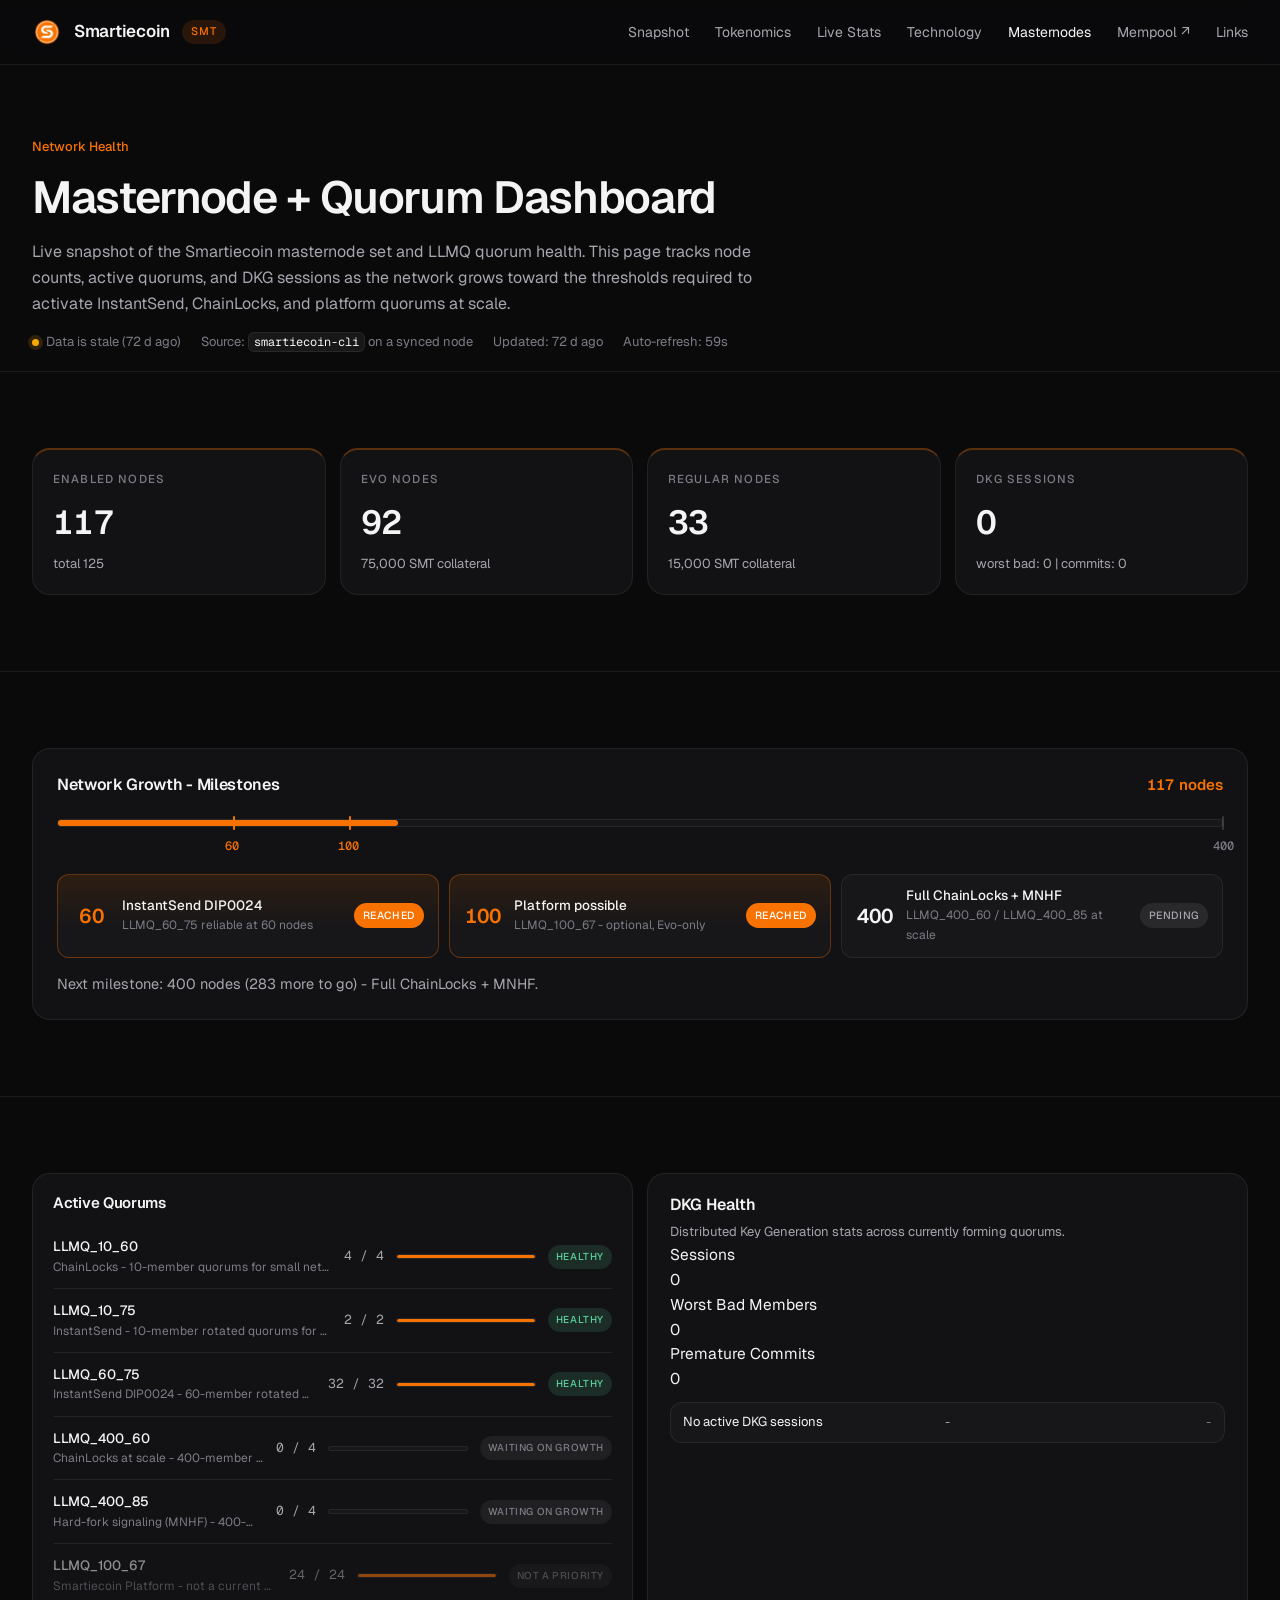
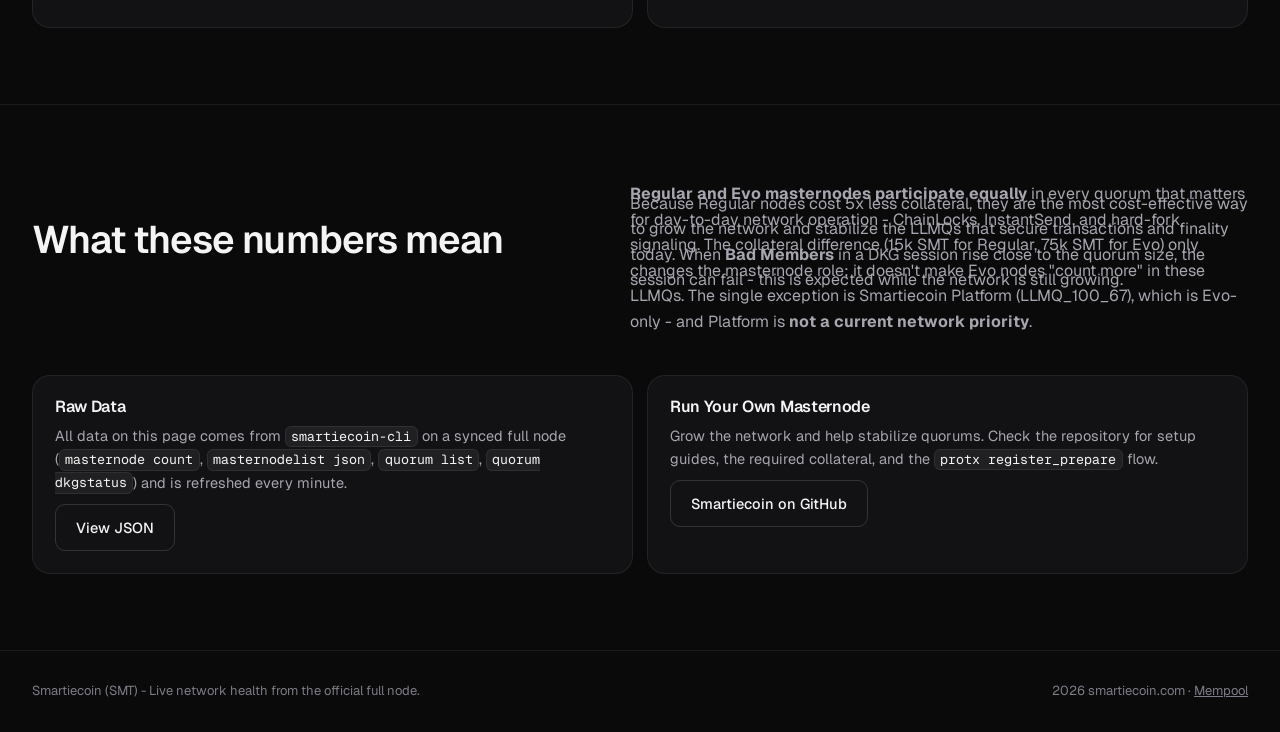
==== commit 208251b7: "site: enlace a SMT Mempool (explorer/mempool) en nav y footer" ====
--- a/masternodes.html
+++ b/masternodes.html
@@ -45,6 +45,7 @@
         <a href="index.html#live">Live Stats</a>
         <a href="index.html#tech">Technology</a>
         <a href="masternodes.html" aria-current="page">Masternodes</a>
+        <a href="https://explorer.smartiecoin.com/mempool/" target="_blank" rel="noopener">Mempool&nbsp;↗</a>
         <a href="index.html#links">Links</a>
       </nav>
     </div>
@@ -207,7 +208,7 @@
   <footer class="site-footer">
     <div class="container footer-row">
       <p>Smartiecoin (SMT) - Live network health from the official full node.</p>
-      <p><span id="year"></span> smartiecoin.com</p>
+      <p><span id="year"></span> smartiecoin.com · <a href="https://explorer.smartiecoin.com/mempool/" target="_blank" rel="noopener">Mempool</a></p>
     </div>
   </footer>
 
--- a/styles.css
+++ b/styles.css
@@ -67,9 +67,15 @@
 }
 
 .container {
-  max-width: 1120px;
+  max-width: 1280px;
   margin: 0 auto;
   padding: 0 32px;
+}
+
+/* Pantallas grandes: el contenido respira más ancho (con 1120px el sitio
+   se sentía estrecho en PC; mobile no se toca) */
+@media (min-width: 1600px) {
+  .container { max-width: 1400px; }
 }
 
 .skip-link {
@@ -198,6 +204,30 @@
 
 .section-head { margin-bottom: 40px; }
 
+/* Desktop ancho: encabezado editorial — título a la izquierda, párrafo a
+   la derecha, usando todo el ancho (en PC el bloque estrecho se veía vacío) */
+@media (min-width: 1100px) {
+  .section-head {
+    display: grid;
+    grid-template-columns: minmax(0, 0.85fr) minmax(0, 1fr);
+    grid-template-rows: min-content min-content auto auto;
+    column-gap: 72px;
+    align-items: start;
+  }
+
+  .section-head .section-label { grid-column: 1; grid-row: 1; }
+
+  .section-head h2 { grid-column: 1; grid-row: 2; }
+
+  .section-head p:not(.section-label),
+  .section-sub {
+    grid-column: 2;
+    grid-row: 1 / span 4;
+    max-width: none;
+    margin-top: 0;
+  }
+}
+
 .section-label {
   font-size: 13px;
   font-weight: 500;
@@ -215,6 +245,8 @@
 h1, h2, h3 { font-weight: 600; letter-spacing: -0.02em; line-height: 1.15; }
 
 h2 { font-size: clamp(1.7rem, 3.2vw, 2.4rem); letter-spacing: -0.025em; }
+
+p { text-wrap: pretty; }
 
 .section-head p,
 .section-sub {
@@ -335,7 +367,7 @@
   color: var(--ink-soft);
   font-size: 17px;
   line-height: 1.65;
-  max-width: 54ch;
+  max-width: 62ch;
   margin-top: 22px;
 }
 
@@ -551,6 +583,11 @@
   grid-template-columns: 1.1fr 1fr 1fr;
   grid-template-rows: auto auto;
   gap: 14px;
+}
+
+/* La 4ª card llena la última fila completa (antes quedaba una celda vacía) */
+@media (min-width: 981px) {
+  .release-card.is-wide { grid-column: 2 / -1; }
 }
 
 .release-card { min-height: 0; }
